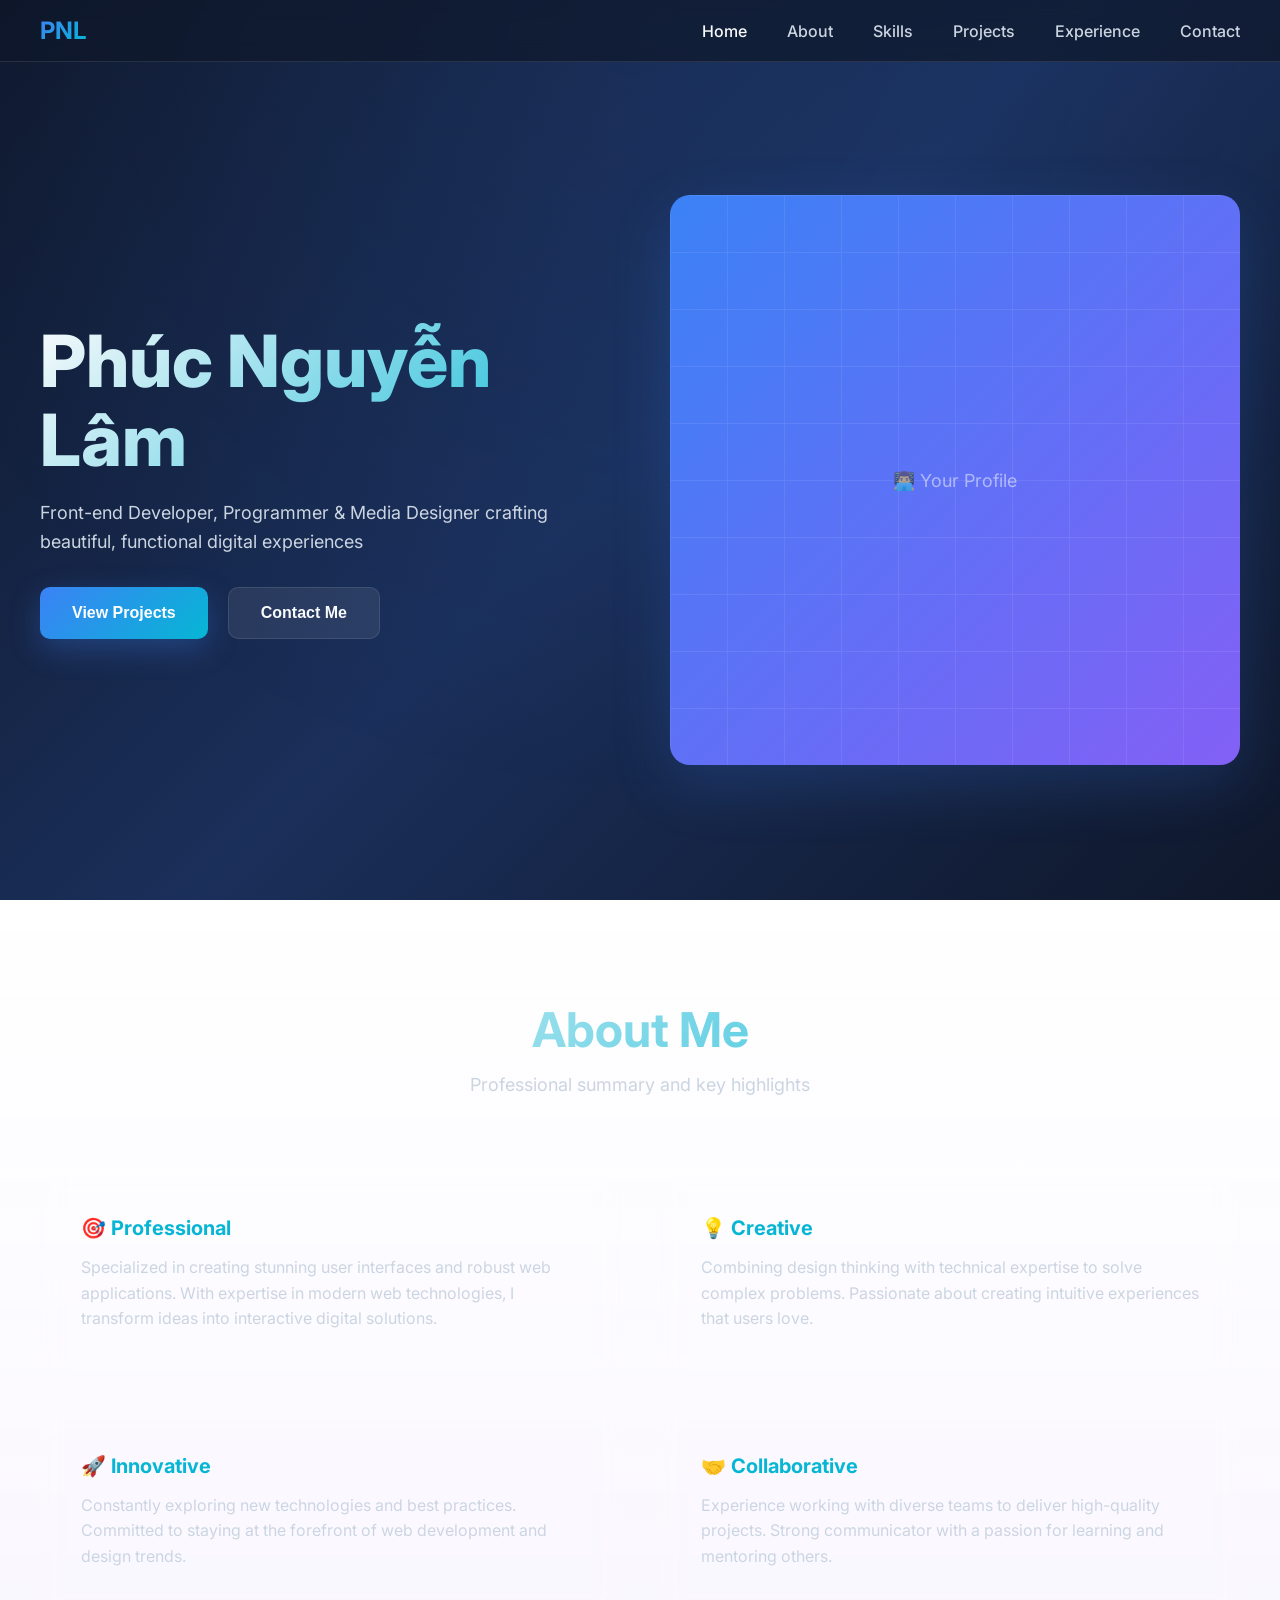
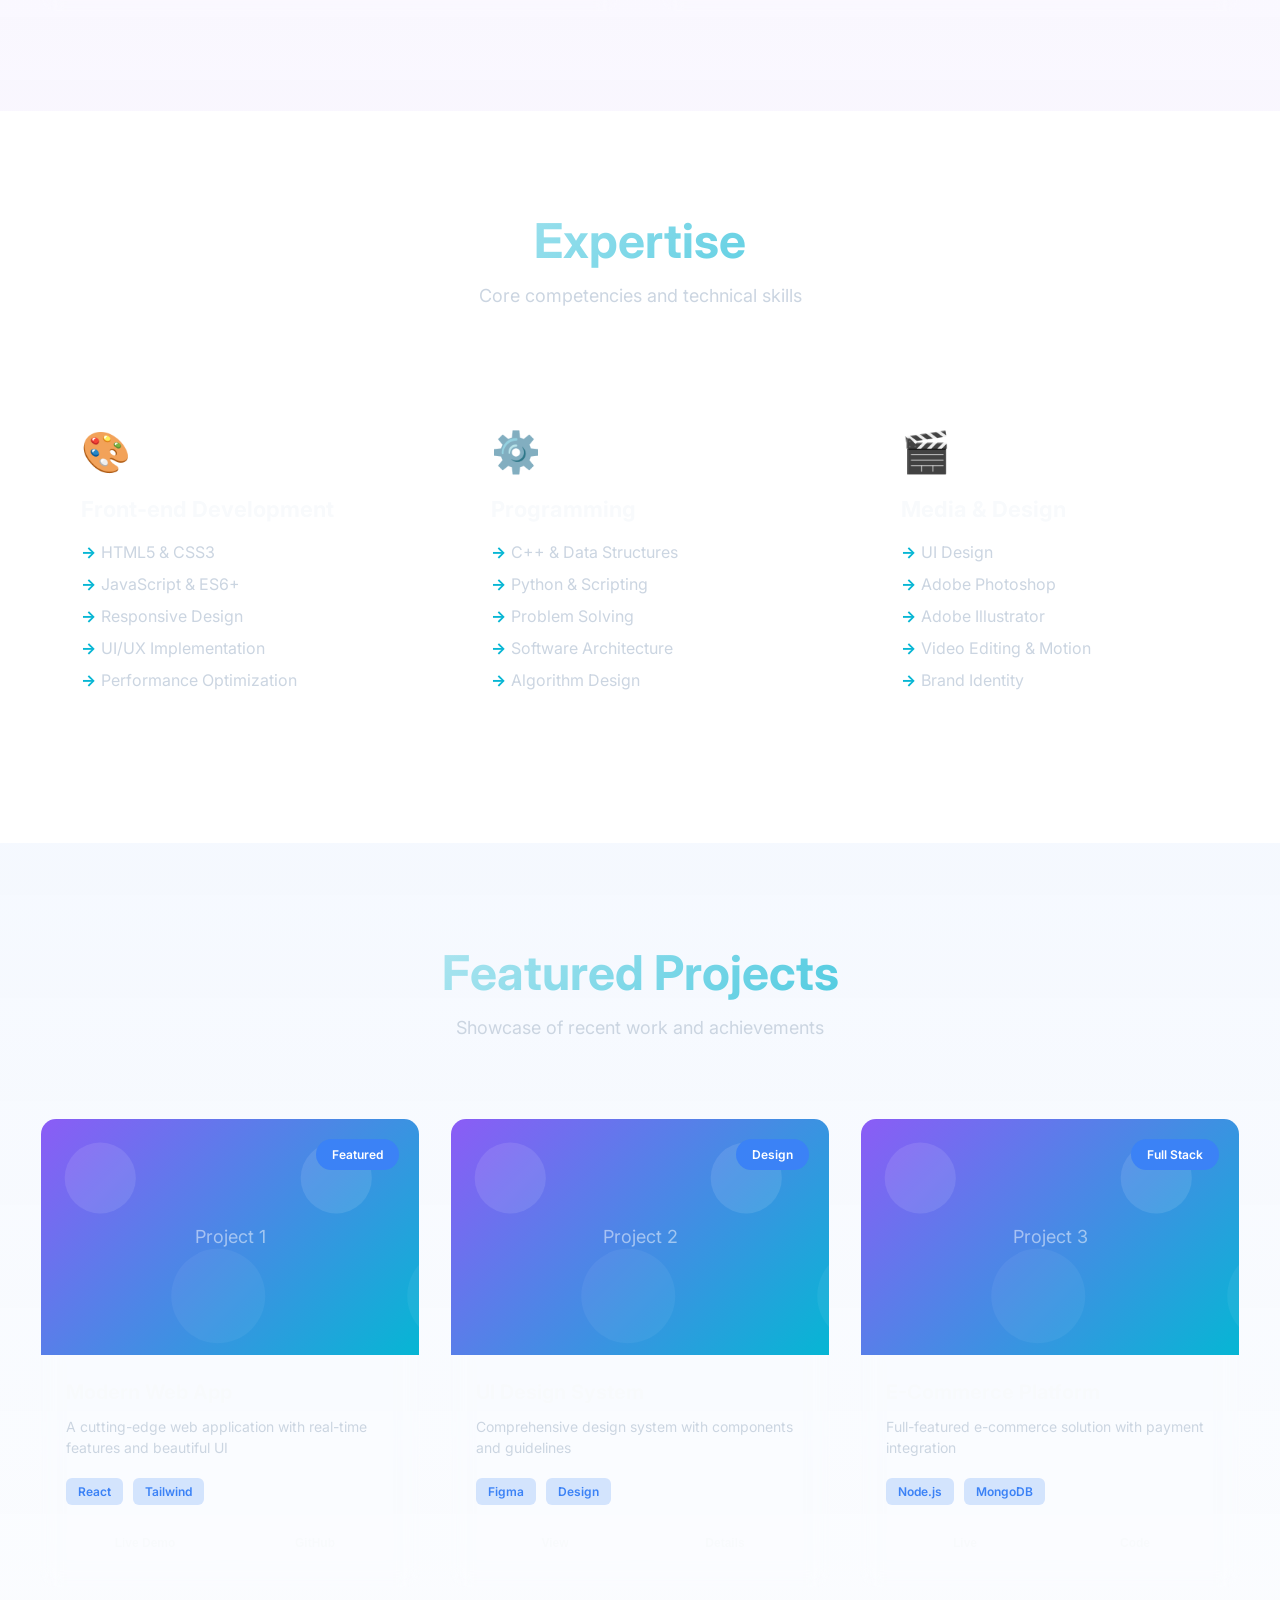
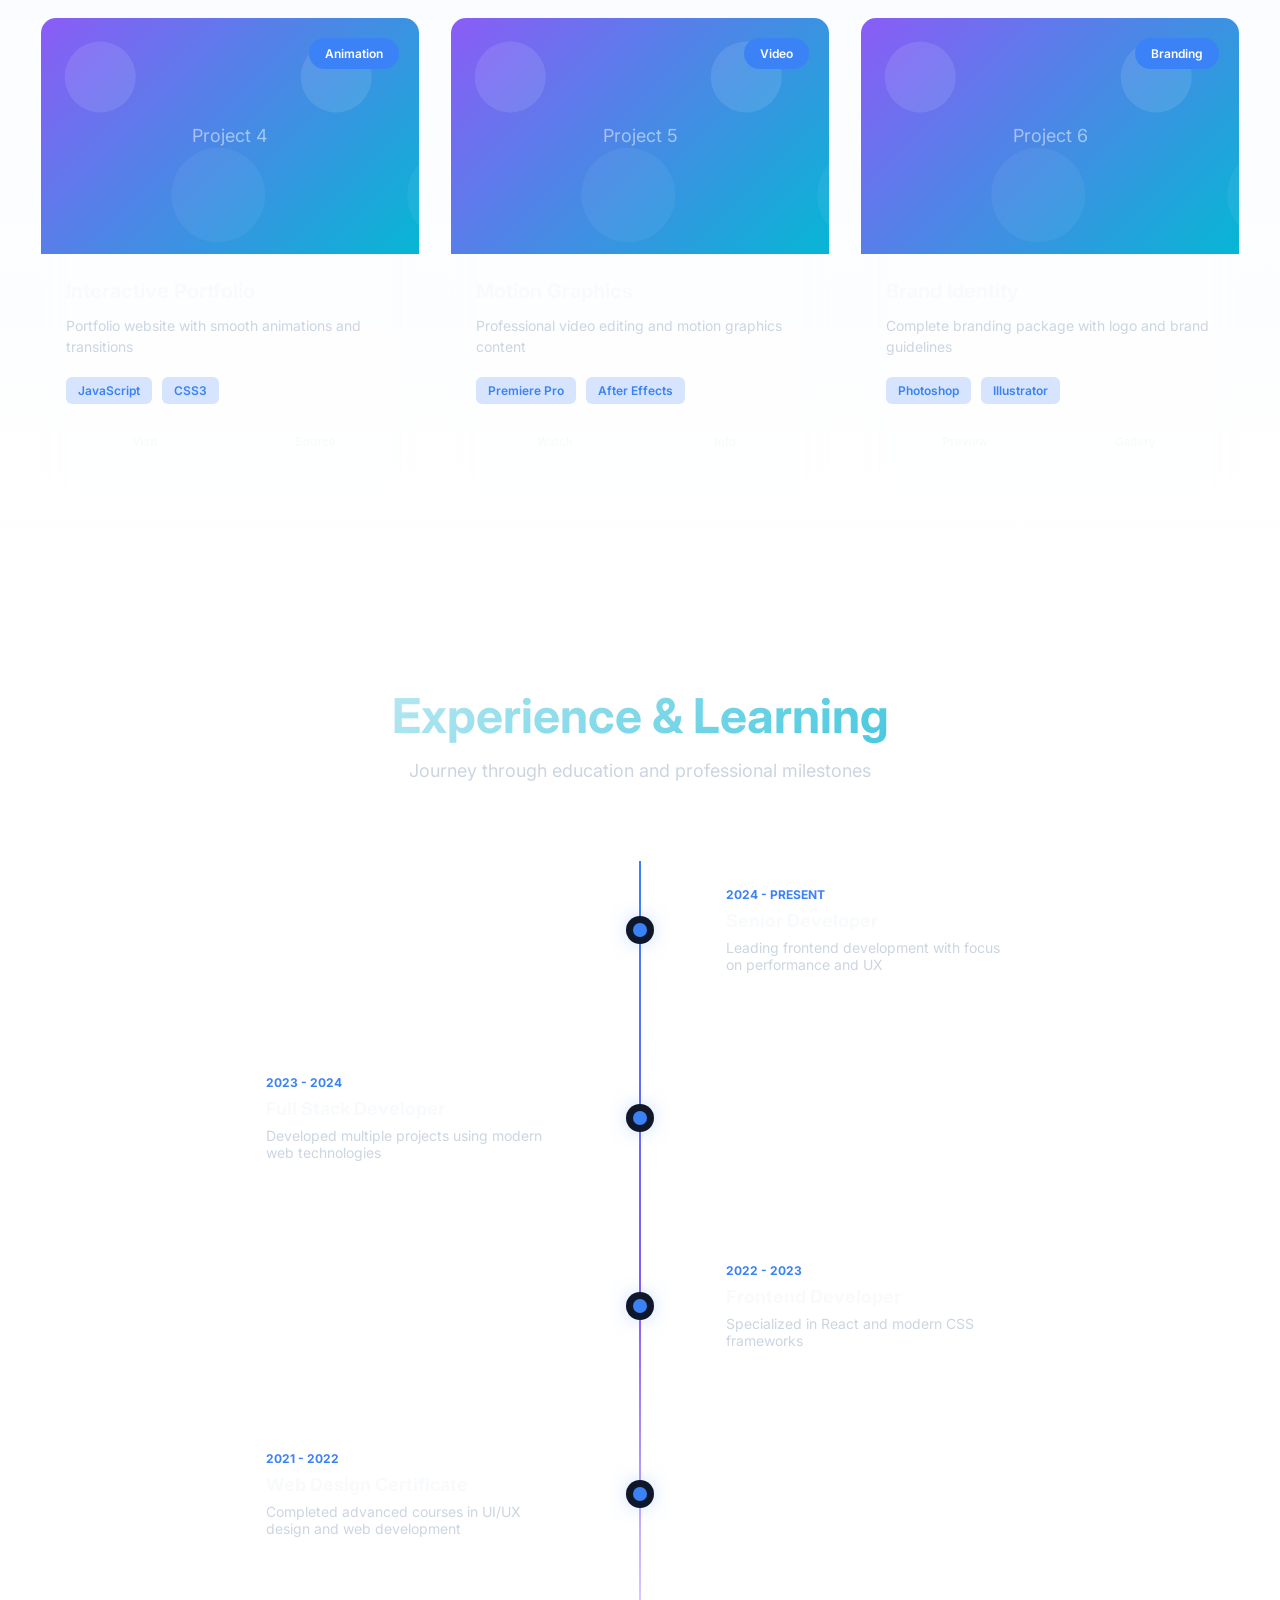
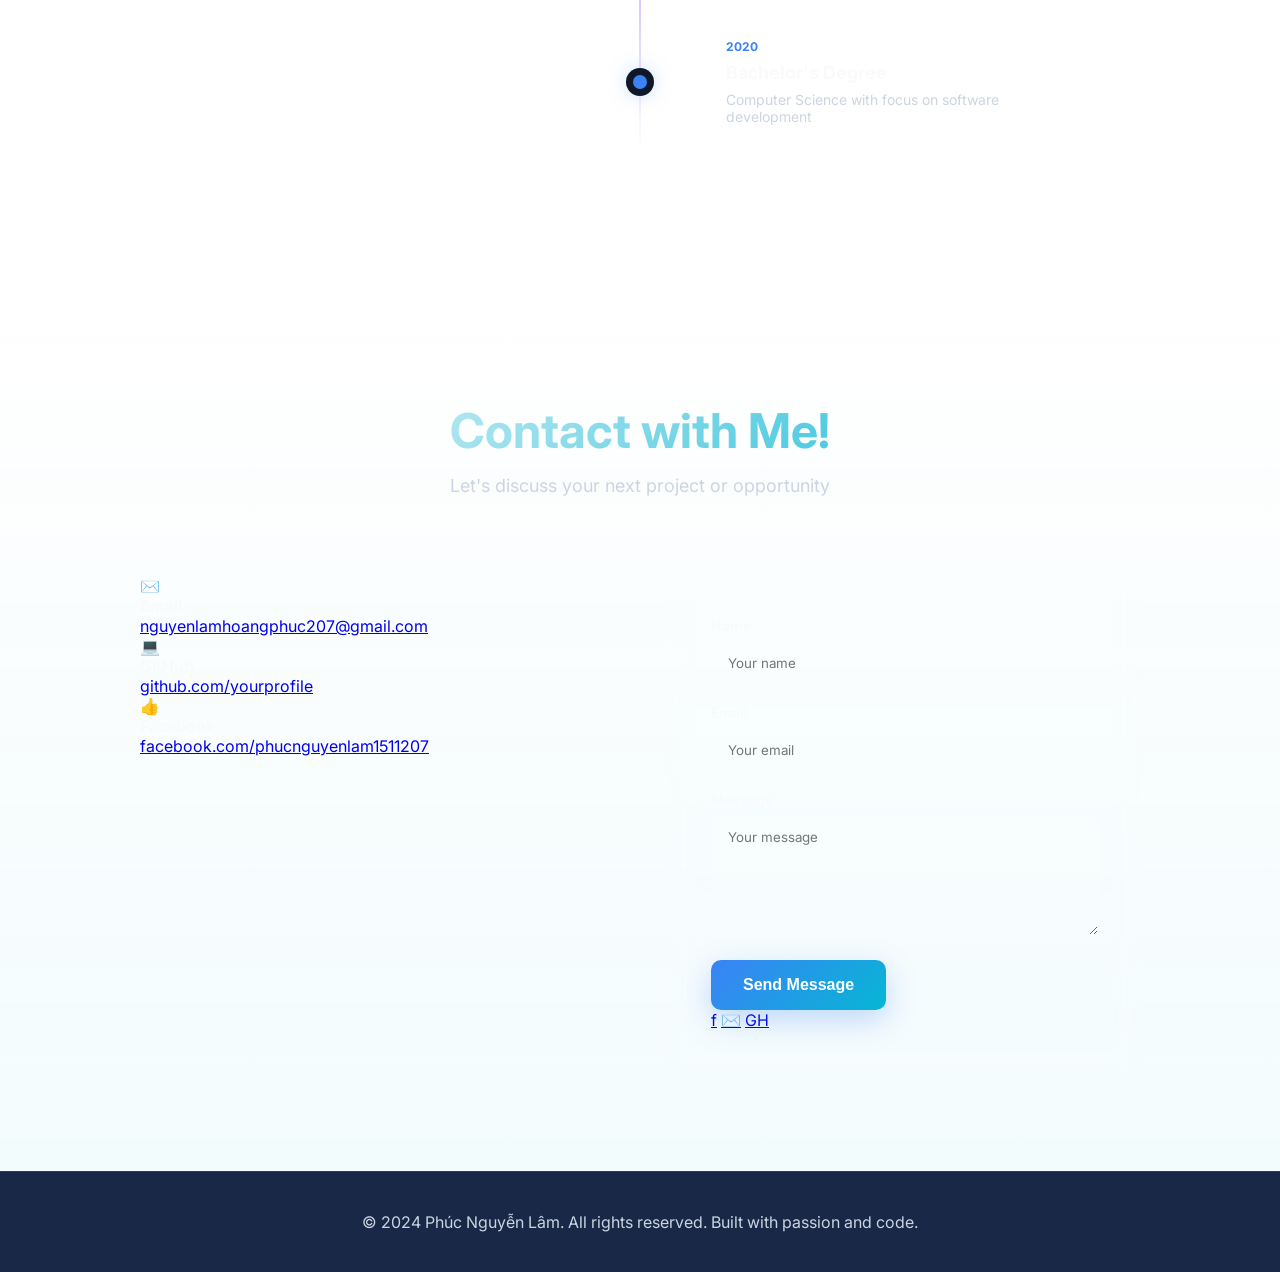
==== index.html @ 5fa61138 "Add files via upload" ====
<!DOCTYPE html>
<html lang="en">
<head>
    <meta charset="UTF-8">
    <meta name="viewport" content="width=device-width, initial-scale=1.0">
    <title>Phúc Nguyễn Lâm - Premium Portfolio</title>
    <link rel="preconnect" href="https://fonts.googleapis.com">
    <link rel="preconnect" href="https://fonts.gstatic.com" crossorigin>
    <link href="https://fonts.googleapis.com/css2?family=Inter:wght@300;400;500;600;700;800&family=Sora:wght@400;600;700&display=swap" rel="stylesheet">
    <style>
        :root {
            --bg-primary: #0F172A;
            --bg-secondary: #1A2847;
            --bg-tertiary: #233457;
            --primary: #3B82F6;
            --secondary: #8B5CF6;
            --accent: #06B6D4;
            --text: #F8FAFC;
            --text-secondary: #CBD5E1;
            --glass: rgba(255, 255, 255, 0.08);
            --glass-light: rgba(255, 255, 255, 0.12);
            --border: rgba(255, 255, 255, 0.1);
        }

        * {
            margin: 0;
            padding: 0;
            box-sizing: border-box;
        }

        html {
            scroll-behavior: smooth;
        }

        body {
            font-family: 'Inter', sans-serif;
            background: linear-gradient(135deg, var(--bg-primary) 0%, #1a2f5a 50%, var(--bg-primary) 100%);
            background-attachment: fixed;
            color: var(--text);
            overflow-x: hidden;
            position: relative;
        }

        body::before {
            content: '';
            position: fixed;
            top: 0;
            left: 0;
            width: 100%;
            height: 100%;
            background: radial-gradient(circle 800px at 50% 0%, rgba(59, 130, 246, 0.1) 0%, transparent 100%);
            pointer-events: none;
            z-index: 0;
        }

        /* Loading Screen */
        .loading-screen {
            position: fixed;
            top: 0;
            left: 0;
            width: 100%;
            height: 100%;
            background: var(--bg-primary);
            display: flex;
            align-items: center;
            justify-content: center;
            z-index: 9999;
            animation: fadeOut 0.6s ease-out 2s forwards;
        }

        .loading-content {
            text-align: center;
        }

        .loading-logo {
            width: 60px;
            height: 60px;
            margin: 0 auto 20px;
            position: relative;
        }

        .loading-logo::before {
            content: '';
            position: absolute;
            width: 100%;
            height: 100%;
            border: 3px solid var(--glass);
            border-radius: 50%;
            animation: spin 3s linear infinite;
        }

        .loading-logo::after {
            content: '';
            position: absolute;
            width: 40%;
            height: 40%;
            background: var(--primary);
            top: 30%;
            left: 30%;
            border-radius: 50%;
            animation: pulse 2s ease-in-out infinite;
        }

        .loading-text {
            font-size: 14px;
            color: var(--text-secondary);
            animation: float 3s ease-in-out infinite;
        }

        @keyframes spin {
            to { transform: rotate(360deg); }
        }

        @keyframes pulse {
            0%, 100% { transform: scale(1); opacity: 1; }
            50% { transform: scale(1.2); opacity: 0.7; }
        }

        @keyframes fadeOut {
            to { opacity: 0; visibility: hidden; }
        }

        @keyframes float {
            0%, 100% { transform: translateY(0); }
            50% { transform: translateY(-10px); }
        }

        /* Navigation */
        nav {
            position: fixed;
            top: 0;
            width: 100%;
            z-index: 1000;
            backdrop-filter: blur(10px);
            background: rgba(15, 23, 42, 0.7);
            border-bottom: 1px solid var(--border);
            padding: 16px 40px;
            display: flex;
            justify-content: space-between;
            align-items: center;
            animation: slideDown 0.6s ease-out;
        }

        @keyframes slideDown {
            from {
                opacity: 0;
                transform: translateY(-20px);
            }
            to {
                opacity: 1;
                transform: translateY(0);
            }
        }

        .nav-logo {
            font-size: 24px;
            font-weight: 700;
            background: linear-gradient(135deg, var(--primary), var(--accent));
            -webkit-background-clip: text;
            -webkit-text-fill-color: transparent;
            background-clip: text;
            cursor: pointer;
        }

        .nav-links {
            display: flex;
            gap: 40px;
            list-style: none;
        }

        .nav-links a {
            color: var(--text-secondary);
            text-decoration: none;
            font-weight: 500;
            transition: color 0.3s ease;
            position: relative;
        }

        .nav-links a::after {
            content: '';
            position: absolute;
            bottom: -5px;
            left: 0;
            width: 0;
            height: 2px;
            background: var(--primary);
            transition: width 0.3s ease;
        }

        .nav-links a:hover {
            color: var(--text);
        }

        .nav-links a:hover::after {
            width: 100%;
        }

        .hamburger {
            display: none;
            flex-direction: column;
            cursor: pointer;
            gap: 6px;
        }

        .hamburger span {
            width: 25px;
            height: 2px;
            background: var(--text);
            transition: all 0.3s ease;
            border-radius: 2px;
        }

        /* Hero Section */
        .hero {
            min-height: 100vh;
            display: flex;
            align-items: center;
            justify-content: center;
            padding: 100px 40px 40px;
            position: relative;
            z-index: 1;
        }

        .hero-content {
            display: grid;
            grid-template-columns: 1fr 1fr;
            gap: 60px;
            align-items: center;
            max-width: 1400px;
            margin: 0 auto;
            width: 100%;
        }

        .hero-text h1 {
            font-size: 72px;
            font-weight: 800;
            line-height: 1.1;
            margin-bottom: 20px;
            background: linear-gradient(135deg, var(--text) 0%, var(--accent) 100%);
            -webkit-background-clip: text;
            -webkit-text-fill-color: transparent;
            background-clip: text;
            animation: slideInLeft 0.8s ease-out;
        }

        @keyframes slideInLeft {
            from {
                opacity: 0;
                transform: translateX(-50px);
            }
            to {
                opacity: 1;
                transform: translateX(0);
            }
        }

        .hero-text p {
            font-size: 18px;
            color: var(--text-secondary);
            margin-bottom: 30px;
            line-height: 1.6;
            animation: slideInLeft 0.8s ease-out 0.1s both;
        }

        .hero-buttons {
            display: flex;
            gap: 20px;
            animation: slideInLeft 0.8s ease-out 0.2s both;
        }

        .btn {
            padding: 16px 32px;
            border-radius: 10px;
            font-weight: 600;
            font-size: 16px;
            cursor: pointer;
            border: none;
            transition: all 0.3s ease;
            position: relative;
            overflow: hidden;
        }

        .btn-primary {
            background: linear-gradient(135deg, var(--primary), var(--accent));
            color: white;
            box-shadow: 0 10px 30px rgba(59, 130, 246, 0.3);
        }

        .btn-primary:hover {
            transform: translateY(-3px);
            box-shadow: 0 15px 40px rgba(59, 130, 246, 0.4);
        }

        .btn-secondary {
            background: var(--glass);
            color: var(--text);
            border: 1px solid var(--border);
            backdrop-filter: blur(10px);
        }

        .btn-secondary:hover {
            background: var(--glass-light);
            border-color: var(--primary);
            transform: translateY(-3px);
        }

        .hero-image {
            position: relative;
            animation: slideInRight 0.8s ease-out 0.2s both;
        }

        @keyframes slideInRight {
            from {
                opacity: 0;
                transform: translateX(50px);
            }
            to {
                opacity: 1;
                transform: translateX(0);
            }
        }

        .image-wrapper {
            position: relative;
            width: 100%;
            aspect-ratio: 1;
            border-radius: 20px;
            overflow: hidden;
            background: linear-gradient(135deg, var(--primary), var(--secondary));
            box-shadow: 0 20px 60px rgba(59, 130, 246, 0.2);
        }

        .image-wrapper::before {
            content: '';
            position: absolute;
            inset: 0;
            background: url('data:image/svg+xml,<svg xmlns="http://www.w3.org/2000/svg" viewBox="0 0 400 400"><defs><pattern id="grid" width="40" height="40" patternUnits="userSpaceOnUse"><path d="M 40 0 L 0 0 0 40" fill="none" stroke="rgba(255,255,255,0.1)" stroke-width="1"/></pattern></defs><rect width="400" height="400" fill="rgba(59,130,246,0.1)"/><rect width="400" height="400" fill="url(%23grid)"/></svg>');
            animation: float 20s ease-in-out infinite;
        }

        .image-placeholder {
            position: relative;
            width: 100%;
            height: 100%;
            display: flex;
            align-items: center;
            justify-content: center;
            font-size: 18px;
            color: rgba(255, 255, 255, 0.5);
            z-index: 1;
        }

        /* About Section */
        .about {
            padding: 100px 40px;
            background: linear-gradient(180deg, transparent, rgba(139, 92, 246, 0.05));
            position: relative;
            z-index: 1;
        }

        .section-header {
            text-align: center;
            margin-bottom: 80px;
        }

        .section-header h2 {
            font-size: 48px;
            font-weight: 700;
            margin-bottom: 15px;
            background: linear-gradient(135deg, var(--text), var(--accent));
            -webkit-background-clip: text;
            -webkit-text-fill-color: transparent;
            background-clip: text;
        }

        .section-header p {
            font-size: 18px;
            color: var(--text-secondary);
            max-width: 600px;
            margin: 0 auto;
        }

        .about-grid {
            display: grid;
            grid-template-columns: repeat(2, 1fr);
            gap: 40px;
            max-width: 1200px;
            margin: 0 auto;
        }

        .about-card {
            background: var(--glass);
            border: 1px solid var(--border);
            backdrop-filter: blur(10px);
            padding: 40px;
            border-radius: 16px;
            transition: all 0.3s ease;
        }

        .about-card:hover {
            background: var(--glass-light);
            border-color: var(--primary);
            transform: translateY(-5px);
        }

        .about-card h3 {
            font-size: 20px;
            margin-bottom: 15px;
            color: var(--accent);
        }

        .about-card p {
            color: var(--text-secondary);
            line-height: 1.6;
        }

        /* Expertise Section */
        .expertise {
            padding: 100px 40px;
            position: relative;
            z-index: 1;
        }

        .expertise-grid {
            display: grid;
            grid-template-columns: repeat(3, 1fr);
            gap: 30px;
            max-width: 1400px;
            margin: 0 auto;
        }

        .expertise-card {
            background: var(--glass);
            border: 1px solid var(--border);
            backdrop-filter: blur(10px);
            padding: 40px;
            border-radius: 16px;
            transition: all 0.3s ease;
            position: relative;
            overflow: hidden;
        }

        .expertise-card::before {
            content: '';
            position: absolute;
            top: -50%;
            right: -50%;
            width: 200px;
            height: 200px;
            background: radial-gradient(circle, rgba(59, 130, 246, 0.2), transparent);
            border-radius: 50%;
            transition: all 0.3s ease;
        }

        .expertise-card:hover {
            background: var(--glass-light);
            border-color: var(--primary);
            transform: translateY(-10px);
        }

        .expertise-card:hover::before {
            top: -20%;
            right: -20%;
        }

        .expertise-icon {
            font-size: 40px;
            margin-bottom: 20px;
        }

        .expertise-card h3 {
            font-size: 22px;
            margin-bottom: 20px;
            color: var(--text);
            position: relative;
            z-index: 1;
        }

        .expertise-skills {
            list-style: none;
            position: relative;
            z-index: 1;
        }

        .expertise-skills li {
            color: var(--text-secondary);
            margin-bottom: 12px;
            padding-left: 20px;
            position: relative;
        }

        .expertise-skills li::before {
            content: '→';
            position: absolute;
            left: 0;
            color: var(--accent);
            font-weight: 700;
        }

        /* Projects Section */
        .projects {
            padding: 100px 40px;
            background: linear-gradient(180deg, rgba(59, 130, 246, 0.05), transparent);
            position: relative;
            z-index: 1;
        }

        .projects-grid {
            display: grid;
            grid-template-columns: repeat(3, 1fr);
            gap: 30px;
            max-width: 1400px;
            margin: 0 auto;
        }

        .project-card {
            background: var(--glass);
            border: 1px solid var(--border);
            backdrop-filter: blur(10px);
            border-radius: 16px;
            overflow: hidden;
            transition: all 0.3s ease;
            position: relative;
            group: card;
        }

        .project-card:hover {
            background: var(--glass-light);
            border-color: var(--primary);
            transform: translateY(-10px);
        }

        .project-image {
            position: relative;
            width: 100%;
            aspect-ratio: 16/10;
            background: linear-gradient(135deg, var(--secondary), var(--accent));
            display: flex;
            align-items: center;
            justify-content: center;
            overflow: hidden;
        }

        .project-image::before {
            content: '';
            position: absolute;
            inset: 0;
            background: url('data:image/svg+xml,<svg xmlns="http://www.w3.org/2000/svg" viewBox="0 0 200 200"><circle cx="50" cy="50" r="30" fill="rgba(255,255,255,0.1)"/><circle cx="150" cy="150" r="40" fill="rgba(255,255,255,0.05)"/></svg>');
            animation: float 15s ease-in-out infinite;
        }

        .project-label {
            position: absolute;
            top: 20px;
            right: 20px;
            background: var(--primary);
            color: white;
            padding: 8px 16px;
            border-radius: 20px;
            font-size: 12px;
            font-weight: 600;
            z-index: 2;
        }

        .project-content {
            padding: 25px;
        }

        .project-card h3 {
            font-size: 20px;
            margin-bottom: 12px;
            color: var(--text);
        }

        .project-card p {
            color: var(--text-secondary);
            margin-bottom: 20px;
            font-size: 14px;
            line-height: 1.5;
        }

        .project-tags {
            display: flex;
            flex-wrap: wrap;
            gap: 10px;
            margin-bottom: 20px;
        }

        .tag {
            display: inline-block;
            background: rgba(59, 130, 246, 0.2);
            color: var(--primary);
            padding: 6px 12px;
            border-radius: 6px;
            font-size: 12px;
            font-weight: 600;
        }

        .project-buttons {
            display: flex;
            gap: 12px;
        }

        .project-btn {
            flex: 1;
            padding: 10px 16px;
            border: 1px solid var(--border);
            background: transparent;
            color: var(--text);
            border-radius: 8px;
            cursor: pointer;
            font-weight: 600;
            font-size: 12px;
            transition: all 0.3s ease;
        }

        .project-btn:hover {
            background: var(--primary);
            border-color: var(--primary);
            color: white;
        }

        /* Experience Section */
        .experience {
            padding: 100px 40px;
            position: relative;
            z-index: 1;
        }

        .timeline {
            max-width: 800px;
            margin: 0 auto;
            position: relative;
        }

        .timeline::before {
            content: '';
            position: absolute;
            left: 50%;
            top: 0;
            bottom: 0;
            width: 2px;
            background: linear-gradient(to bottom, var(--primary), var(--secondary), transparent);
            transform: translateX(-1px);
        }

        .timeline-item {
            margin-bottom: 50px;
            display: grid;
            grid-template-columns: 1fr 60px 1fr;
            gap: 30px;
            align-items: center;
        }

        .timeline-item:nth-child(even) .timeline-content {
            grid-column: 1;
        }

        .timeline-item:nth-child(odd) .timeline-content {
            grid-column: 3;
        }

        .timeline-dot {
            width: 20px;
            height: 20px;
            background: var(--primary);
            border: 3px solid var(--bg-primary);
            border-radius: 50%;
            position: absolute;
            left: 50%;
            transform: translateX(-50%);
            box-shadow: 0 0 0 4px var(--bg-primary), 0 0 20px rgba(59, 130, 246, 0.5);
        }

        .timeline-content {
            background: var(--glass);
            border: 1px solid var(--border);
            backdrop-filter: blur(10px);
            padding: 25px;
            border-radius: 12px;
            transition: all 0.3s ease;
        }

        .timeline-content:hover {
            background: var(--glass-light);
            border-color: var(--primary);
            transform: scale(1.05);
        }

        .timeline-year {
            color: var(--primary);
            font-weight: 700;
            font-size: 12px;
            text-transform: uppercase;
            margin-bottom: 8px;
        }

        .timeline-content h3 {
            font-size: 18px;
            margin-bottom: 8px;
            color: var(--text);
        }

        .timeline-content p {
            color: var(--text-secondary);
            font-size: 14px;
        }

        /* Contact Section */
        .contact {
            padding: 100px 40px;
            background: linear-gradient(180deg, transparent, rgba(6, 182, 212, 0.05));
            position: relative;
            z-index: 1;
        }

        .contact-container {
            max-width: 1000px;
            margin: 0 auto;
        }

        .contact-grid {
            display: grid;
            grid-template-columns: 1fr 1fr;
            gap: 60px;
            align-items: start;
        }

        .contact-info {
            display: flex;
            flex-direction: column;
            gap: 30px;
        }

        .contact-item {
            display: flex;
            gap: 20px;
            align-items: flex-start;
        }

        .contact-icon {
            font-size: 28px;
            color: var(--primary);
            flex-shrink: 0;
        }

        .contact-item h4 {
            font-size: 16px;
            margin-bottom: 5px;
            color: var(--text);
        }

        .contact-item p {
            color: var(--text-secondary);
            font-size: 14px;
        }

        .contact-item a {
            color: var(--accent);
            text-decoration: none;
            transition: color 0.3s ease;
        }

        .contact-item a:hover {
            color: var(--primary);
        }

        .contact-form {
            background: var(--glass);
            border: 1px solid var(--border);
            backdrop-filter: blur(10px);
            padding: 40px;
            border-radius: 16px;
        }

        .form-group {
            margin-bottom: 20px;
        }

        .form-group label {
            display: block;
            margin-bottom: 8px;
            color: var(--text);
            font-weight: 600;
            font-size: 14px;
        }

        .form-group input,
        .form-group textarea {
            width: 100%;
            padding: 12px 16px;
            background: rgba(255, 255, 255, 0.05);
            border: 1px solid var(--border);
            border-radius: 8px;
            color: var(--text);
            font-family: 'Inter', sans-serif;
            transition: all 0.3s ease;
        }

        .form-group input:focus,
        .form-group textarea:focus {
            outline: none;
            background: rgba(255, 255, 255, 0.1);
            border-color: var(--primary);
        }

        .form-group textarea {
            resize: vertical;
            min-height: 120px;
        }

        /* Footer */
        footer {
            background: var(--bg-secondary);
            border-top: 1px solid var(--border);
            padding: 40px;
            text-align: center;
            color: var(--text-secondary);
            position: relative;
            z-index: 1;
        }

        /* Scroll Reveal Animation */
        .reveal {
            opacity: 0;
            transform: translateY(50px);
            transition: all 0.6s ease-out;
        }

        .reveal.active {
            opacity: 1;
            transform: translateY(0);
        }

        /* Mobile Responsive */
        @media (max-width: 1024px) {
            .expertise-grid {
                grid-template-columns: repeat(2, 1fr);
            }

            .projects-grid {
                grid-template-columns: repeat(2, 1fr);
            }

            .about-grid {
                grid-template-columns: 1fr;
            }

            .hero-content {
                grid-template-columns: 1fr;
                gap: 40px;
            }

            .contact-grid {
                grid-template-columns: 1fr;
                gap: 40px;
            }
        }

        @media (max-width: 768px) {
            nav {
                padding: 16px 20px;
            }

            .nav-links {
                display: none;
            }

            .hamburger {
                display: flex;
            }

            .nav-links.active {
                display: flex;
                flex-direction: column;
                position: absolute;
                top: 60px;
                left: 0;
                right: 0;
                background: rgba(15, 23, 42, 0.95);
                backdrop-filter: blur(10px);
                padding: 20px;
                gap: 15px;
                border-bottom: 1px solid var(--border);
            }

            .hero {
                padding: 80px 20px 20px;
            }

            .hero-text h1 {
                font-size: 42px;
            }

            .hero-buttons {
                flex-direction: column;
            }

            .btn {
                width: 100%;
            }

            .section-header h2 {
                font-size: 32px;
            }

            .expertise-grid {
                grid-template-columns: 1fr;
            }

            .projects-grid {
                grid-template-columns: 1fr;
            }

            .timeline::before {
                left: 0;
            }

            .timeline-item {
                grid-template-columns: 1fr;
                gap: 15px;
            }

            .timeline-item .timeline-content,
            .timeline-item:nth-child(even) .timeline-content,
            .timeline-item:nth-child(odd) .timeline-content {
                grid-column: 1;
            }

            .timeline-dot {
                left: 0;
                transform: translateX(-50%);
                top: 25px;
            }

            .contact-form {
                padding: 25px;
            }

            nav {
                justify-content: space-between;
            }
        }

        @media (max-width: 480px) {
            .hero-text h1 {
                font-size: 32px;
            }

            .section-header h2 {
                font-size: 24px;
            }

            .about-card,
            .expertise-card,
            .project-card,
            .contact-form {
                padding: 20px;
            }

            .btn {
                padding: 14px 24px;
                font-size: 14px;
            }
        }
    </style>
</head>
<body>
    <!-- Loading Screen -->
    <div class="loading-screen">
        <div class="loading-content">
            <div class="loading-logo"></div>
            <p class="loading-text">Loading portfolio...</p>
        </div>
    </div>

    <!-- Navigation -->
    <nav>
        <div class="nav-logo">PNL</div>
        <ul class="nav-links">
            <li><a href="#hero">Home</a></li>
            <li><a href="#about">About</a></li>
            <li><a href="#expertise">Skills</a></li>
            <li><a href="#projects">Projects</a></li>
            <li><a href="#experience">Experience</a></li>
            <li><a href="#contact">Contact</a></li>
        </ul>
        <div class="hamburger">
            <span></span>
            <span></span>
            <span></span>
        </div>
    </nav>

    <!-- Hero Section -->
    <section id="hero" class="hero">
        <div class="hero-content">
            <div class="hero-text">
                <h1>Phúc Nguyễn Lâm</h1>
                <p>Front-end Developer, Programmer & Media Designer crafting beautiful, functional digital experiences</p>
                <div class="hero-buttons">
                    <button class="btn btn-primary" onclick="document.getElementById('projects').scrollIntoView()">View Projects</button>
                    <button class="btn btn-secondary" onclick="document.getElementById('contact').scrollIntoView()">Contact Me</button>
                </div>
            </div>
            <div class="hero-image">
                <div class="image-wrapper">
                    <div class="image-placeholder">👨‍💻 Your Profile</div>
                </div>
            </div>
        </div>
    </section>

    <!-- About Section -->
    <section id="about" class="about reveal">
        <div class="section-header">
            <h2>About Me</h2>
            <p>Professional summary and key highlights</p>
        </div>
        <div class="about-grid">
            <div class="about-card reveal">
                <h3>🎯 Professional</h3>
                <p>Specialized in creating stunning user interfaces and robust web applications. With expertise in modern web technologies, I transform ideas into interactive digital solutions.</p>
            </div>
            <div class="about-card reveal">
                <h3>💡 Creative</h3>
                <p>Combining design thinking with technical expertise to solve complex problems. Passionate about creating intuitive experiences that users love.</p>
            </div>
            <div class="about-card reveal">
                <h3>🚀 Innovative</h3>
                <p>Constantly exploring new technologies and best practices. Committed to staying at the forefront of web development and design trends.</p>
            </div>
            <div class="about-card reveal">
                <h3>🤝 Collaborative</h3>
                <p>Experience working with diverse teams to deliver high-quality projects. Strong communicator with a passion for learning and mentoring others.</p>
            </div>
        </div>
    </section>

    <!-- Expertise Section -->
    <section id="expertise" class="expertise reveal">
        <div class="section-header">
            <h2>Expertise</h2>
            <p>Core competencies and technical skills</p>
        </div>
        <div class="expertise-grid">
            <div class="expertise-card reveal">
                <div class="expertise-icon">🎨</div>
                <h3>Front-end Development</h3>
                <ul class="expertise-skills">
                    <li>HTML5 & CSS3</li>
                    <li>JavaScript & ES6+</li>
                    <li>Responsive Design</li>
                    <li>UI/UX Implementation</li>
                    <li>Performance Optimization</li>
                </ul>
            </div>
            <div class="expertise-card reveal">
                <div class="expertise-icon">⚙️</div>
                <h3>Programming</h3>
                <ul class="expertise-skills">
                    <li>C++ & Data Structures</li>
                    <li>Python & Scripting</li>
                    <li>Problem Solving</li>
                    <li>Software Architecture</li>
                    <li>Algorithm Design</li>
                </ul>
            </div>
            <div class="expertise-card reveal">
                <div class="expertise-icon">🎬</div>
                <h3>Media & Design</h3>
                <ul class="expertise-skills">
                    <li>UI Design</li>
                    <li>Adobe Photoshop</li>
                    <li>Adobe Illustrator</li>
                    <li>Video Editing & Motion</li>
                    <li>Brand Identity</li>
                </ul>
            </div>
        </div>
    </section>

    <!-- Projects Section -->
    <section id="projects" class="projects reveal">
        <div class="section-header">
            <h2>Featured Projects</h2>
            <p>Showcase of recent work and achievements</p>
        </div>
        <div class="projects-grid">
            <div class="project-card reveal">
                <div class="project-image">
                    <span class="project-label">Featured</span>
                    <div class="image-placeholder">Project 1</div>
                </div>
                <div class="project-content">
                    <h3>Modern Web App</h3>
                    <p>A cutting-edge web application with real-time features and beautiful UI</p>
                    <div class="project-tags">
                        <span class="tag">React</span>
                        <span class="tag">Tailwind</span>
                    </div>
                    <div class="project-buttons">
                        <button class="project-btn">Live Demo</button>
                        <button class="project-btn">GitHub</button>
                    </div>
                </div>
            </div>
            <div class="project-card reveal">
                <div class="project-image">
                    <span class="project-label">Design</span>
                    <div class="image-placeholder">Project 2</div>
                </div>
                <div class="project-content">
                    <h3>UI Design System</h3>
                    <p>Comprehensive design system with components and guidelines</p>
                    <div class="project-tags">
                        <span class="tag">Figma</span>
                        <span class="tag">Design</span>
                    </div>
                    <div class="project-buttons">
                        <button class="project-btn">View</button>
                        <button class="project-btn">Details</button>
                    </div>
                </div>
            </div>
            <div class="project-card reveal">
                <div class="project-image">
                    <span class="project-label">Full Stack</span>
                    <div class="image-placeholder">Project 3</div>
                </div>
                <div class="project-content">
                    <h3>E-Commerce Platform</h3>
                    <p>Full-featured e-commerce solution with payment integration</p>
                    <div class="project-tags">
                        <span class="tag">Node.js</span>
                        <span class="tag">MongoDB</span>
                    </div>
                    <div class="project-buttons">
                        <button class="project-btn">Live</button>
                        <button class="project-btn">Code</button>
                    </div>
                </div>
            </div>
            <div class="project-card reveal">
                <div class="project-image">
                    <span class="project-label">Animation</span>
                    <div class="image-placeholder">Project 4</div>
                </div>
                <div class="project-content">
                    <h3>Interactive Portfolio</h3>
                    <p>Portfolio website with smooth animations and transitions</p>
                    <div class="project-tags">
                        <span class="tag">JavaScript</span>
                        <span class="tag">CSS3</span>
                    </div>
                    <div class="project-buttons">
                        <button class="project-btn">Visit</button>
                        <button class="project-btn">Source</button>
                    </div>
                </div>
            </div>
            <div class="project-card reveal">
                <div class="project-image">
                    <span class="project-label">Video</span>
                    <div class="image-placeholder">Project 5</div>
                </div>
                <div class="project-content">
                    <h3>Motion Graphics</h3>
                    <p>Professional video editing and motion graphics content</p>
                    <div class="project-tags">
                        <span class="tag">Premiere Pro</span>
                        <span class="tag">After Effects</span>
                    </div>
                    <div class="project-buttons">
                        <button class="project-btn">Watch</button>
                        <button class="project-btn">Info</button>
                    </div>
                </div>
            </div>
            <div class="project-card reveal">
                <div class="project-image">
                    <span class="project-label">Branding</span>
                    <div class="image-placeholder">Project 6</div>
                </div>
                <div class="project-content">
                    <h3>Brand Identity</h3>
                    <p>Complete branding package with logo and brand guidelines</p>
                    <div class="project-tags">
                        <span class="tag">Photoshop</span>
                        <span class="tag">Illustrator</span>
                    </div>
                    <div class="project-buttons">
                        <button class="project-btn">Preview</button>
                        <button class="project-btn">Gallery</button>
                    </div>
                </div>
            </div>
        </div>
    </section>

    <!-- Experience Section -->
    <section id="experience" class="experience reveal">
        <div class="section-header">
            <h2>Experience & Learning</h2>
            <p>Journey through education and professional milestones</p>
        </div>
        <div class="timeline">
            <div class="timeline-item reveal">
                <div></div>
                <div class="timeline-dot"></div>
                <div class="timeline-content">
                    <div class="timeline-year">2024 - Present</div>
                    <h3>Senior Developer</h3>
                    <p>Leading frontend development with focus on performance and UX</p>
                </div>
            </div>
            <div class="timeline-item reveal">
                <div class="timeline-content">
                    <div class="timeline-year">2023 - 2024</div>
                    <h3>Full Stack Developer</h3>
                    <p>Developed multiple projects using modern web technologies</p>
                </div>
                <div class="timeline-dot"></div>
                <div></div>
            </div>
            <div class="timeline-item reveal">
                <div></div>
                <div class="timeline-dot"></div>
                <div class="timeline-content">
                    <div class="timeline-year">2022 - 2023</div>
                    <h3>Frontend Developer</h3>
                    <p>Specialized in React and modern CSS frameworks</p>
                </div>
            </div>
            <div class="timeline-item reveal">
                <div class="timeline-content">
                    <div class="timeline-year">2021 - 2022</div>
                    <h3>Web Design Certificate</h3>
                    <p>Completed advanced courses in UI/UX design and web development</p>
                </div>
                <div class="timeline-dot"></div>
                <div></div>
            </div>
            <div class="timeline-item reveal">
                <div></div>
                <div class="timeline-dot"></div>
                <div class="timeline-content">
                    <div class="timeline-year">2020</div>
                    <h3>Bachelor's Degree</h3>
                    <p>Computer Science with focus on software development</p>
                </div>
            </div>
        </div>
    </section>

    <!-- Contact Section -->
    <section id="contact" class="contact reveal">
        <div class="contact-container">
            <div class="section-header">
                <h2>Contact with Me!</h2>
                <p>Let's discuss your next project or opportunity</p>
            </div>
            <div class="contact-grid">
                <div class="contact-panel reveal">
                    <div class="contact-card">
                        <div class="contact-card-icon">✉️</div>
                        <div class="contact-card-content">
                            <h4>Email</h4>
                            <p><a href="mailto:nguyenlamhoangphuc207@gmail.com">nguyenlamhoangphuc207@gmail.com</a></p>
                        </div>
                    </div>
                    <div class="contact-card">
                        <div class="contact-card-icon">💻</div>
                        <div class="contact-card-content">
                            <h4>GitHub</h4>
                            <p><a href="https://github.com/yourprofile" target="_blank">github.com/yourprofile</a></p>
                        </div>
                    </div>
                    <div class="contact-card">
                        <div class="contact-card-icon">👍</div>
                        <div class="contact-card-content">
                            <h4>Facebook</h4>
                            <p><a href="https://www.facebook.com/phucnguyenlam1511207" target="_blank">facebook.com/phucnguyenlam1511207</a></p>
                        </div>
                    </div>
                </div>
                <form class="contact-form reveal">
                    <div class="form-group">
                        <label>Name</label>
                        <input type="text" placeholder="Your name" required>
                    </div>
                    <div class="form-group">
                        <label>Email</label>
                        <input type="email" placeholder="Your email" required>
                    </div>
                    <div class="form-group">
                        <label>Message</label>
                        <textarea placeholder="Your message" required></textarea>
                    </div>
                    <button type="submit" class="btn btn-primary">Send Message</button>
                    <div class="contact-footer">
                        <a href="https://www.facebook.com/phucnguyenlam1511207" target="_blank" class="social-button">f</a>
                        <a href="mailto:nguyenlamhoangphuc207@gmail.com" class="social-button">✉️</a>
                        <a href="https://github.com/yourprofile" target="_blank" class="social-button">GH</a>
                    </div>
                </form>
            </div>
        </div>
    </section>

    <footer>
        <p>&copy; 2024 Phúc Nguyễn Lâm. All rights reserved. Built with passion and code.</p>
    </footer>
    <script>
    const hamburger = document.querySelector('.hamburger');
    const navLinks = document.querySelector('.nav-links');

    hamburger.addEventListener('click', () => {
        navLinks.classList.toggle('active');
    });

    document.querySelectorAll('.nav-links a').forEach(link => {
        link.addEventListener('click', () => {
            navLinks.classList.remove('active');
        });
    });

    const reveals = document.querySelectorAll('.reveal');

    function reveal() {
        reveals.forEach(element => {
            const windowHeight = window.innerHeight;
            const elementTop = element.getBoundingClientRect().top;
            const elementVisible = 150;

            if (elementTop < windowHeight - elementVisible) {
                element.classList.add('active');
            }
        });
    }

    window.addEventListener('scroll', reveal);
    reveal();

    document.querySelectorAll('a[href^="#"]').forEach(anchor => {
        anchor.addEventListener('click', function (e) {
            e.preventDefault();
            const target = document.querySelector(this.getAttribute('href'));
            if (target) {
                target.scrollIntoView({ behavior: 'smooth', block: 'start' });
            }
        });
    });

    window.addEventListener('scroll', () => {
        let current = '';
        const sections = document.querySelectorAll('section');

        sections.forEach(section => {
            const sectionTop = section.offsetTop;
            const sectionHeight = section.clientHeight;
            if (pageYOffset >= sectionTop - 200) {
                current = section.getAttribute('id');
            }
        });

        document.querySelectorAll('.nav-links a').forEach(link => {
            link.style.color = 'var(--text-secondary)';
            if (link.getAttribute('href').slice(1) === current) {
                link.style.color = 'var(--text)';
            }
        });
    });

    document.querySelector('.contact-form').addEventListener('submit', (e) => {
        e.preventDefault();
        alert('Thank you for your message! I\'ll get back to you soon.');
        e.target.reset();
    });

    window.addEventListener('scroll', () => {
        const hero = document.querySelector('.hero');
        if (hero) {
            hero.style.transform = `translateY(${window.scrollY * 0.5}px)`;
        }
    });

    const observerOptions = {
        threshold: 0.1,
        rootMargin: '0px 0px -100px 0px'
    };

    const observer = new IntersectionObserver((entries) => {
        entries.forEach((entry, index) => {
            if (entry.isIntersecting) {
                setTimeout(() => {
                    entry.target.classList.add('active');
                }, index * 100);
            }
        });
    }, observerOptions);

    reveals.forEach(element => {
        observer.observe(element);
    });
    </script>
</body>
</html>
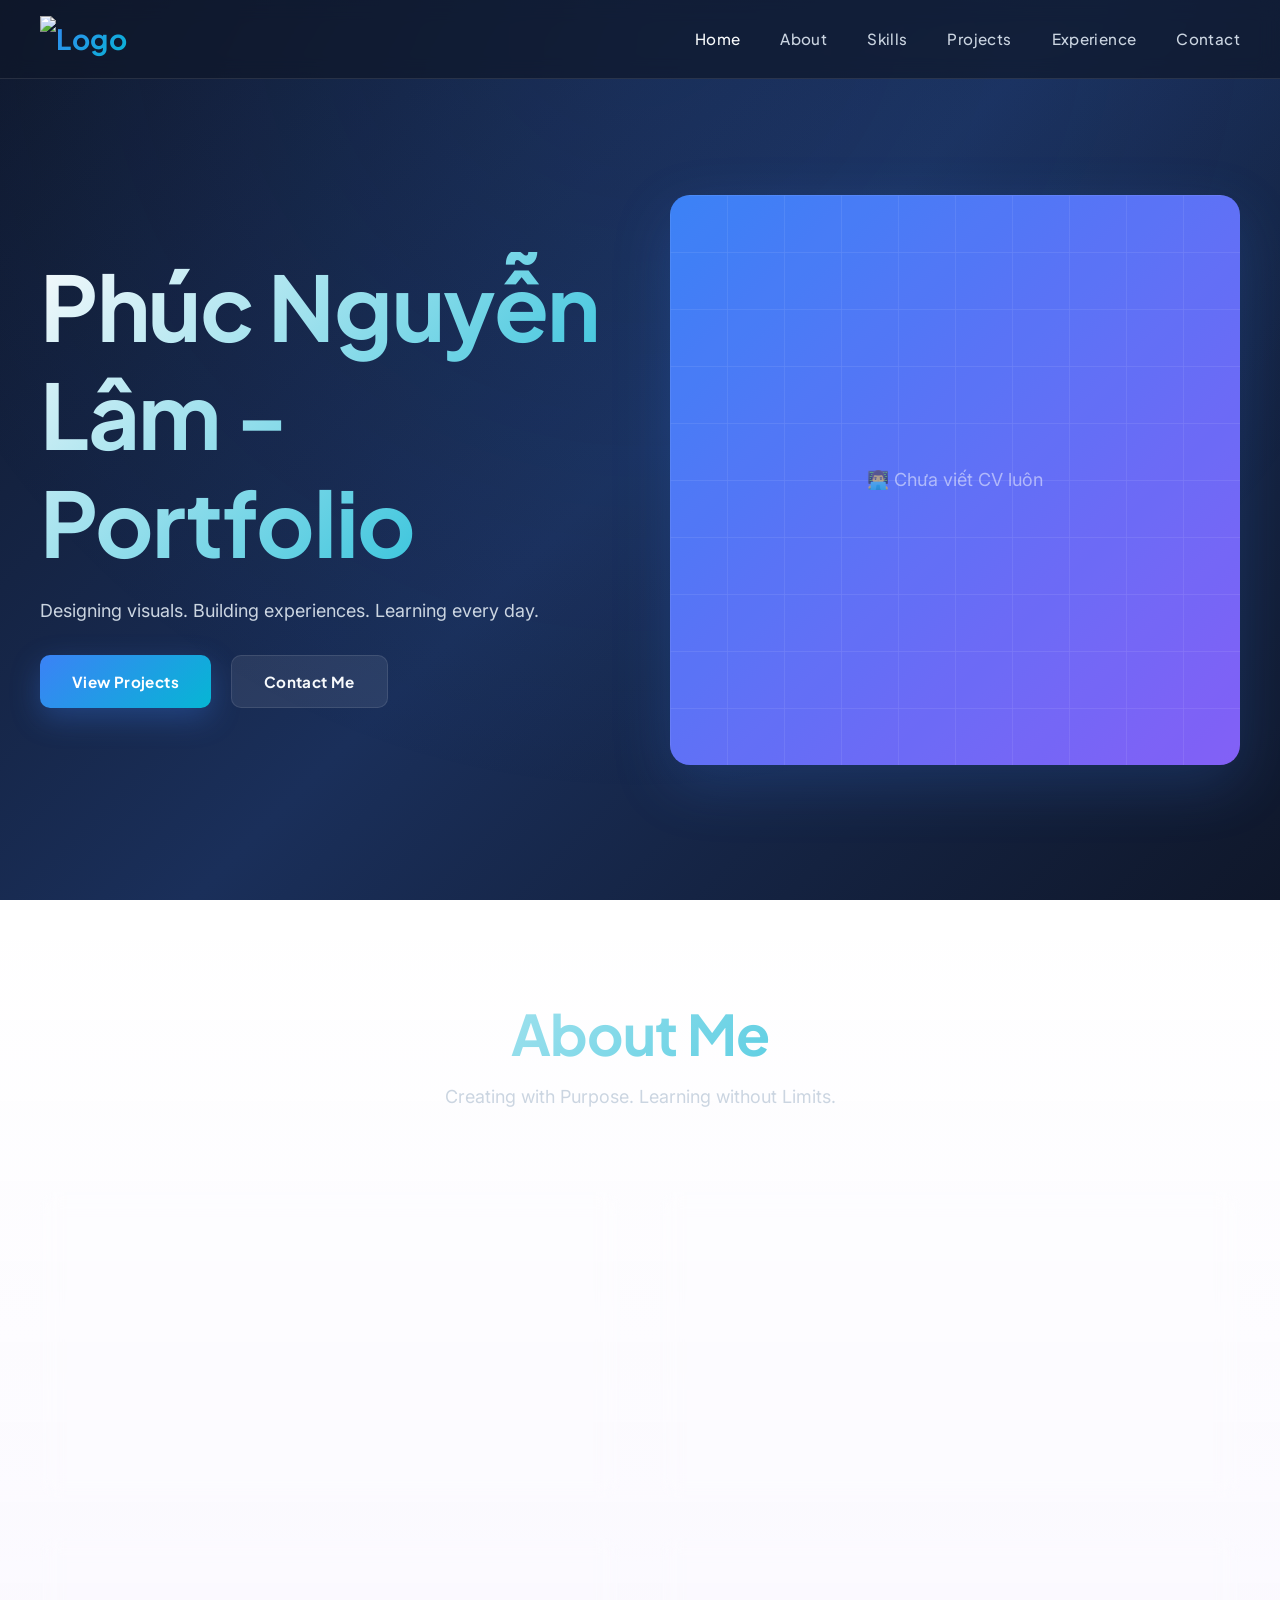
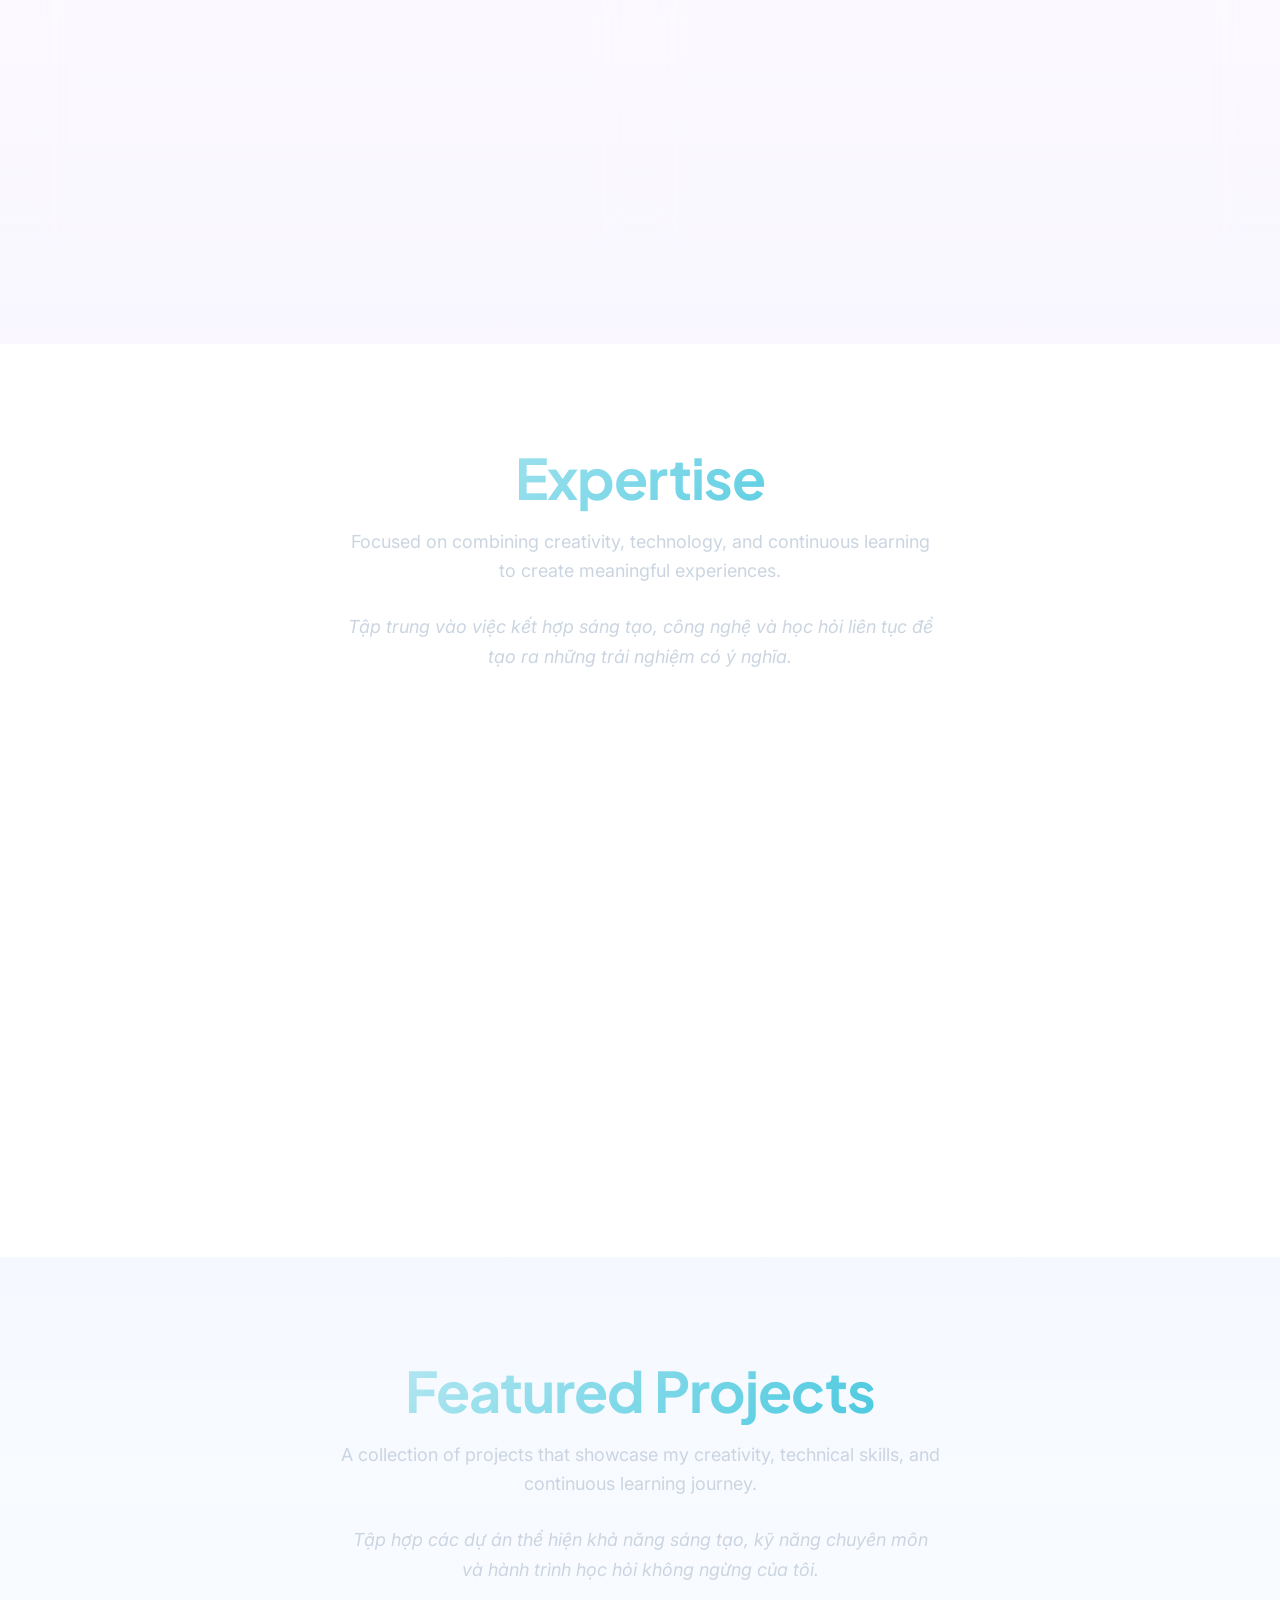
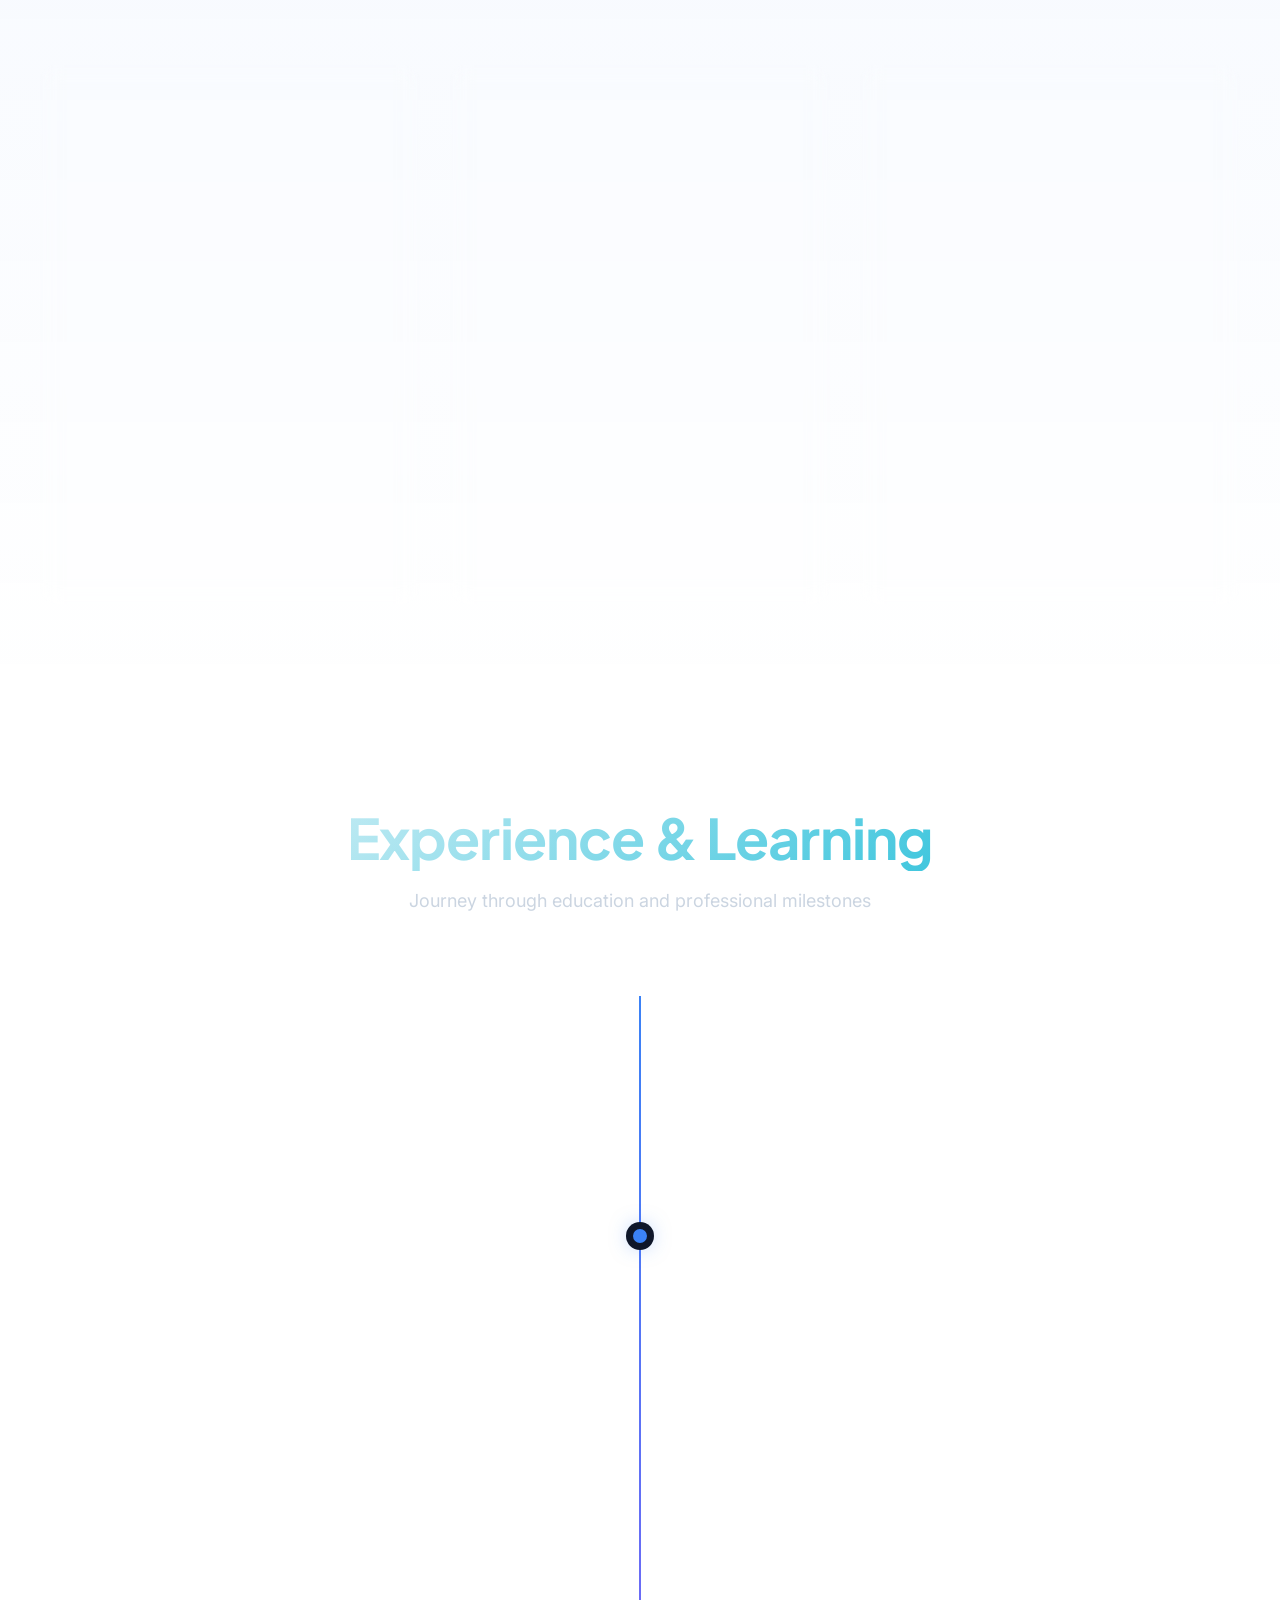
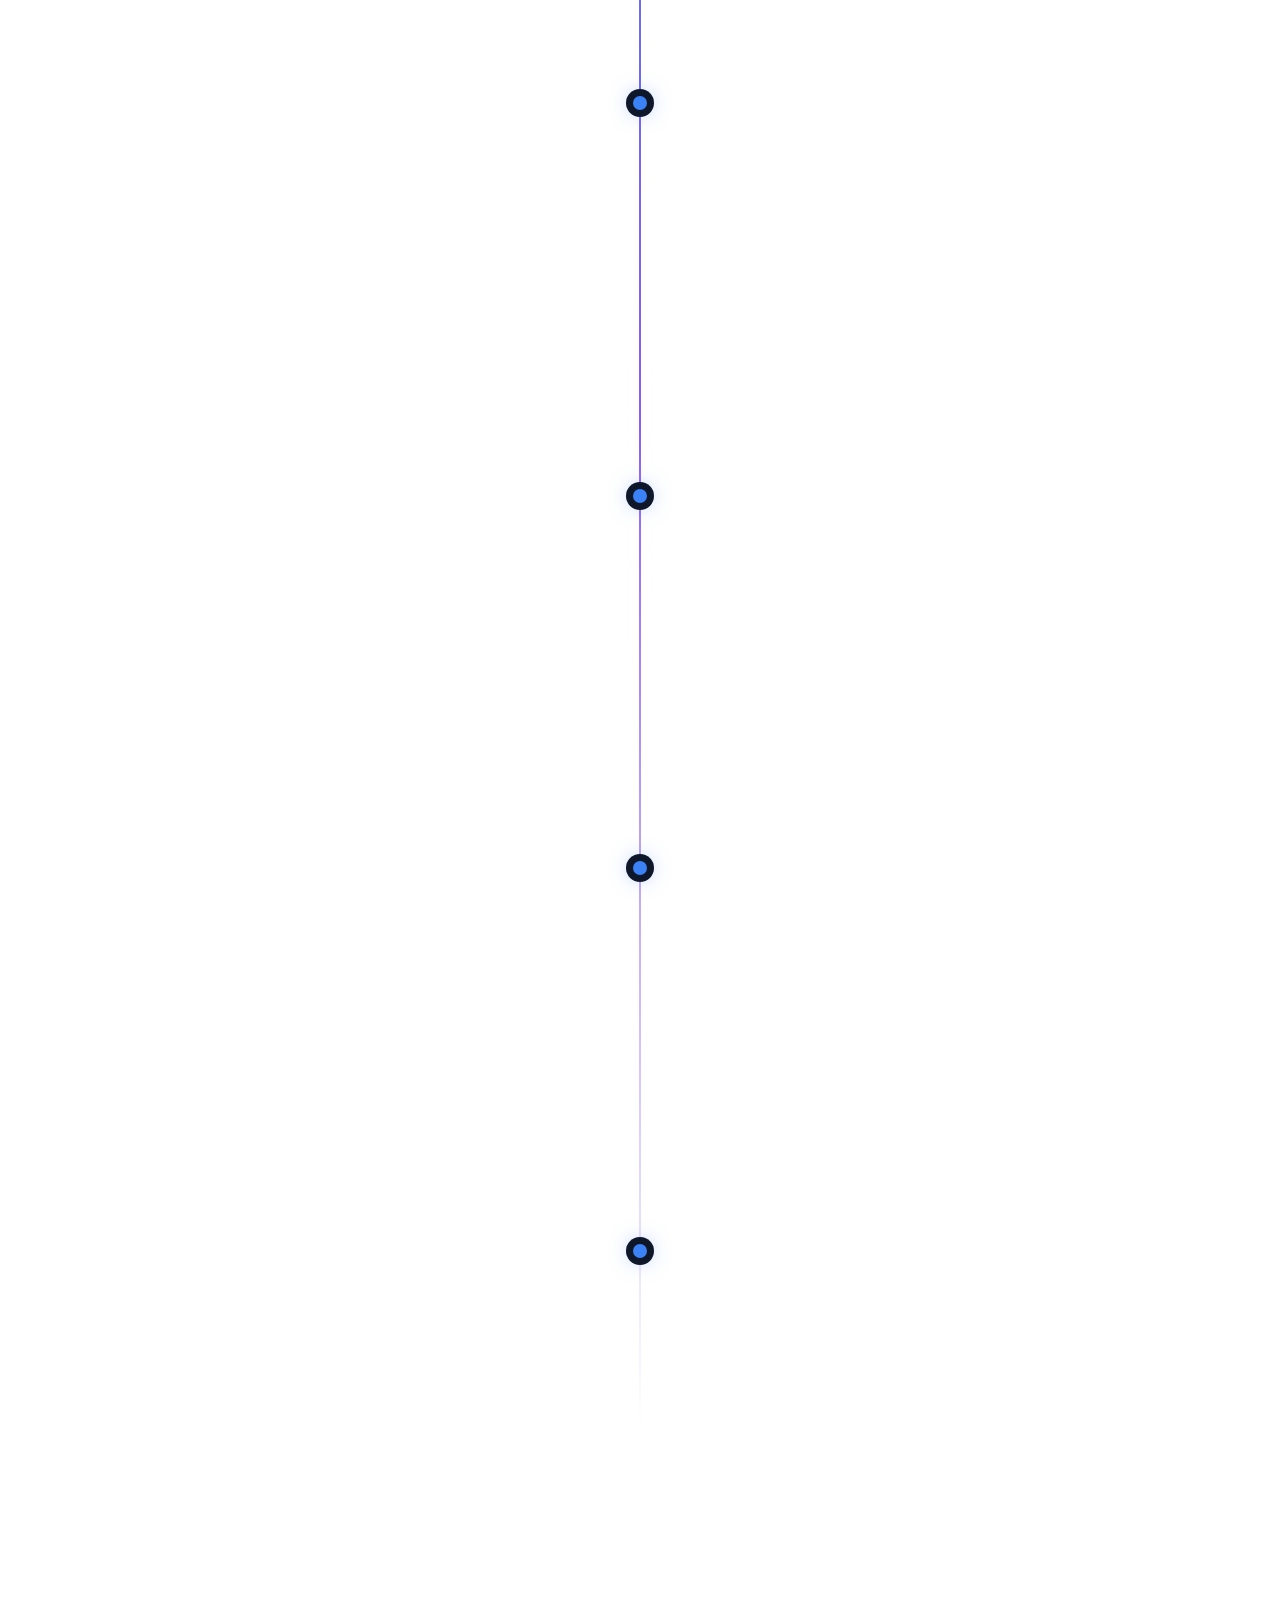
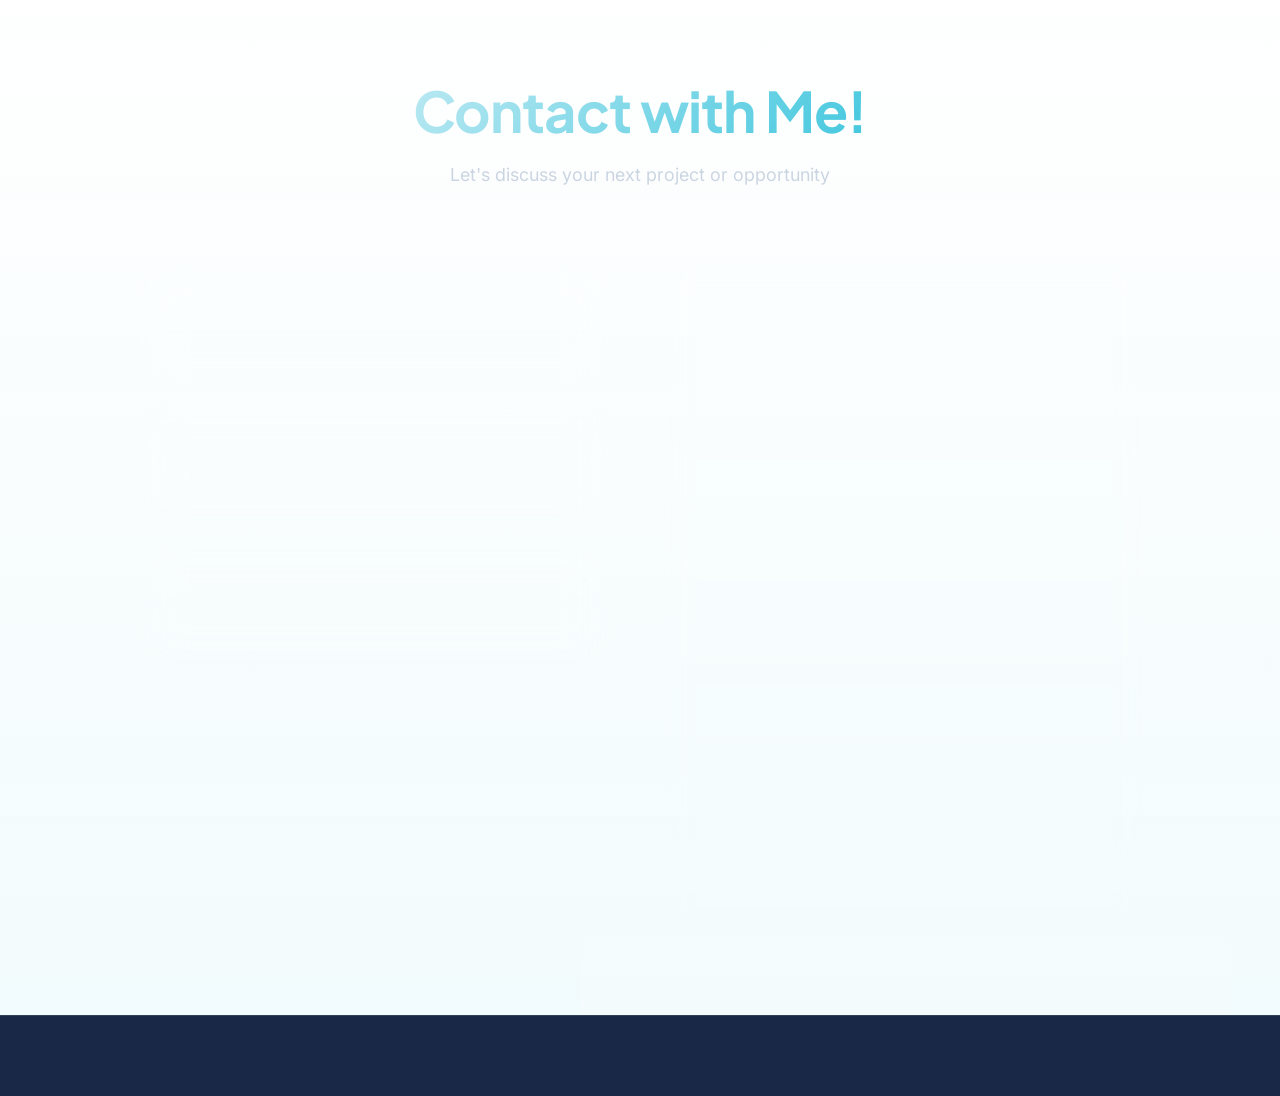
==== commit 7f698aff: "Add files via upload" ====
--- a/index.html
+++ b/index.html
@@ -3,980 +3,25 @@
 <head>
     <meta charset="UTF-8">
     <meta name="viewport" content="width=device-width, initial-scale=1.0">
-    <title>Phúc Nguyễn Lâm - Premium Portfolio</title>
+    <title>Phúc Nguyễn Lâm - My Portfolio</title>
     <link rel="preconnect" href="https://fonts.googleapis.com">
     <link rel="preconnect" href="https://fonts.gstatic.com" crossorigin>
-    <link href="https://fonts.googleapis.com/css2?family=Inter:wght@300;400;500;600;700;800&family=Sora:wght@400;600;700&display=swap" rel="stylesheet">
-    <style>
-        :root {
-            --bg-primary: #0F172A;
-            --bg-secondary: #1A2847;
-            --bg-tertiary: #233457;
-            --primary: #3B82F6;
-            --secondary: #8B5CF6;
-            --accent: #06B6D4;
-            --text: #F8FAFC;
-            --text-secondary: #CBD5E1;
-            --glass: rgba(255, 255, 255, 0.08);
-            --glass-light: rgba(255, 255, 255, 0.12);
-            --border: rgba(255, 255, 255, 0.1);
-        }
-
-        * {
-            margin: 0;
-            padding: 0;
-            box-sizing: border-box;
-        }
-
-        html {
-            scroll-behavior: smooth;
-        }
-
-        body {
-            font-family: 'Inter', sans-serif;
-            background: linear-gradient(135deg, var(--bg-primary) 0%, #1a2f5a 50%, var(--bg-primary) 100%);
-            background-attachment: fixed;
-            color: var(--text);
-            overflow-x: hidden;
-            position: relative;
-        }
-
-        body::before {
-            content: '';
-            position: fixed;
-            top: 0;
-            left: 0;
-            width: 100%;
-            height: 100%;
-            background: radial-gradient(circle 800px at 50% 0%, rgba(59, 130, 246, 0.1) 0%, transparent 100%);
-            pointer-events: none;
-            z-index: 0;
-        }
-
-        /* Loading Screen */
-        .loading-screen {
-            position: fixed;
-            top: 0;
-            left: 0;
-            width: 100%;
-            height: 100%;
-            background: var(--bg-primary);
-            display: flex;
-            align-items: center;
-            justify-content: center;
-            z-index: 9999;
-            animation: fadeOut 0.6s ease-out 2s forwards;
-        }
-
-        .loading-content {
-            text-align: center;
-        }
-
-        .loading-logo {
-            width: 60px;
-            height: 60px;
-            margin: 0 auto 20px;
-            position: relative;
-        }
-
-        .loading-logo::before {
-            content: '';
-            position: absolute;
-            width: 100%;
-            height: 100%;
-            border: 3px solid var(--glass);
-            border-radius: 50%;
-            animation: spin 3s linear infinite;
-        }
-
-        .loading-logo::after {
-            content: '';
-            position: absolute;
-            width: 40%;
-            height: 40%;
-            background: var(--primary);
-            top: 30%;
-            left: 30%;
-            border-radius: 50%;
-            animation: pulse 2s ease-in-out infinite;
-        }
-
-        .loading-text {
-            font-size: 14px;
-            color: var(--text-secondary);
-            animation: float 3s ease-in-out infinite;
-        }
-
-        @keyframes spin {
-            to { transform: rotate(360deg); }
-        }
-
-        @keyframes pulse {
-            0%, 100% { transform: scale(1); opacity: 1; }
-            50% { transform: scale(1.2); opacity: 0.7; }
-        }
-
-        @keyframes fadeOut {
-            to { opacity: 0; visibility: hidden; }
-        }
-
-        @keyframes float {
-            0%, 100% { transform: translateY(0); }
-            50% { transform: translateY(-10px); }
-        }
-
-        /* Navigation */
-        nav {
-            position: fixed;
-            top: 0;
-            width: 100%;
-            z-index: 1000;
-            backdrop-filter: blur(10px);
-            background: rgba(15, 23, 42, 0.7);
-            border-bottom: 1px solid var(--border);
-            padding: 16px 40px;
-            display: flex;
-            justify-content: space-between;
-            align-items: center;
-            animation: slideDown 0.6s ease-out;
-        }
-
-        @keyframes slideDown {
-            from {
-                opacity: 0;
-                transform: translateY(-20px);
-            }
-            to {
-                opacity: 1;
-                transform: translateY(0);
-            }
-        }
-
-        .nav-logo {
-            font-size: 24px;
-            font-weight: 700;
-            background: linear-gradient(135deg, var(--primary), var(--accent));
-            -webkit-background-clip: text;
-            -webkit-text-fill-color: transparent;
-            background-clip: text;
-            cursor: pointer;
-        }
-
-        .nav-links {
-            display: flex;
-            gap: 40px;
-            list-style: none;
-        }
-
-        .nav-links a {
-            color: var(--text-secondary);
-            text-decoration: none;
-            font-weight: 500;
-            transition: color 0.3s ease;
-            position: relative;
-        }
-
-        .nav-links a::after {
-            content: '';
-            position: absolute;
-            bottom: -5px;
-            left: 0;
-            width: 0;
-            height: 2px;
-            background: var(--primary);
-            transition: width 0.3s ease;
-        }
-
-        .nav-links a:hover {
-            color: var(--text);
-        }
-
-        .nav-links a:hover::after {
-            width: 100%;
-        }
-
-        .hamburger {
-            display: none;
-            flex-direction: column;
-            cursor: pointer;
-            gap: 6px;
-        }
-
-        .hamburger span {
-            width: 25px;
-            height: 2px;
-            background: var(--text);
-            transition: all 0.3s ease;
-            border-radius: 2px;
-        }
-
-        /* Hero Section */
-        .hero {
-            min-height: 100vh;
-            display: flex;
-            align-items: center;
-            justify-content: center;
-            padding: 100px 40px 40px;
-            position: relative;
-            z-index: 1;
-        }
-
-        .hero-content {
-            display: grid;
-            grid-template-columns: 1fr 1fr;
-            gap: 60px;
-            align-items: center;
-            max-width: 1400px;
-            margin: 0 auto;
-            width: 100%;
-        }
-
-        .hero-text h1 {
-            font-size: 72px;
-            font-weight: 800;
-            line-height: 1.1;
-            margin-bottom: 20px;
-            background: linear-gradient(135deg, var(--text) 0%, var(--accent) 100%);
-            -webkit-background-clip: text;
-            -webkit-text-fill-color: transparent;
-            background-clip: text;
-            animation: slideInLeft 0.8s ease-out;
-        }
-
-        @keyframes slideInLeft {
-            from {
-                opacity: 0;
-                transform: translateX(-50px);
-            }
-            to {
-                opacity: 1;
-                transform: translateX(0);
-            }
-        }
-
-        .hero-text p {
-            font-size: 18px;
-            color: var(--text-secondary);
-            margin-bottom: 30px;
-            line-height: 1.6;
-            animation: slideInLeft 0.8s ease-out 0.1s both;
-        }
-
-        .hero-buttons {
-            display: flex;
-            gap: 20px;
-            animation: slideInLeft 0.8s ease-out 0.2s both;
-        }
-
-        .btn {
-            padding: 16px 32px;
-            border-radius: 10px;
-            font-weight: 600;
-            font-size: 16px;
-            cursor: pointer;
-            border: none;
-            transition: all 0.3s ease;
-            position: relative;
-            overflow: hidden;
-        }
-
-        .btn-primary {
-            background: linear-gradient(135deg, var(--primary), var(--accent));
-            color: white;
-            box-shadow: 0 10px 30px rgba(59, 130, 246, 0.3);
-        }
-
-        .btn-primary:hover {
-            transform: translateY(-3px);
-            box-shadow: 0 15px 40px rgba(59, 130, 246, 0.4);
-        }
-
-        .btn-secondary {
-            background: var(--glass);
-            color: var(--text);
-            border: 1px solid var(--border);
-            backdrop-filter: blur(10px);
-        }
-
-        .btn-secondary:hover {
-            background: var(--glass-light);
-            border-color: var(--primary);
-            transform: translateY(-3px);
-        }
-
-        .hero-image {
-            position: relative;
-            animation: slideInRight 0.8s ease-out 0.2s both;
-        }
-
-        @keyframes slideInRight {
-            from {
-                opacity: 0;
-                transform: translateX(50px);
-            }
-            to {
-                opacity: 1;
-                transform: translateX(0);
-            }
-        }
-
-        .image-wrapper {
-            position: relative;
-            width: 100%;
-            aspect-ratio: 1;
-            border-radius: 20px;
-            overflow: hidden;
-            background: linear-gradient(135deg, var(--primary), var(--secondary));
-            box-shadow: 0 20px 60px rgba(59, 130, 246, 0.2);
-        }
-
-        .image-wrapper::before {
-            content: '';
-            position: absolute;
-            inset: 0;
-            background: url('data:image/svg+xml,<svg xmlns="http://www.w3.org/2000/svg" viewBox="0 0 400 400"><defs><pattern id="grid" width="40" height="40" patternUnits="userSpaceOnUse"><path d="M 40 0 L 0 0 0 40" fill="none" stroke="rgba(255,255,255,0.1)" stroke-width="1"/></pattern></defs><rect width="400" height="400" fill="rgba(59,130,246,0.1)"/><rect width="400" height="400" fill="url(%23grid)"/></svg>');
-            animation: float 20s ease-in-out infinite;
-        }
-
-        .image-placeholder {
-            position: relative;
-            width: 100%;
-            height: 100%;
-            display: flex;
-            align-items: center;
-            justify-content: center;
-            font-size: 18px;
-            color: rgba(255, 255, 255, 0.5);
-            z-index: 1;
-        }
-
-        /* About Section */
-        .about {
-            padding: 100px 40px;
-            background: linear-gradient(180deg, transparent, rgba(139, 92, 246, 0.05));
-            position: relative;
-            z-index: 1;
-        }
-
-        .section-header {
-            text-align: center;
-            margin-bottom: 80px;
-        }
-
-        .section-header h2 {
-            font-size: 48px;
-            font-weight: 700;
-            margin-bottom: 15px;
-            background: linear-gradient(135deg, var(--text), var(--accent));
-            -webkit-background-clip: text;
-            -webkit-text-fill-color: transparent;
-            background-clip: text;
-        }
-
-        .section-header p {
-            font-size: 18px;
-            color: var(--text-secondary);
-            max-width: 600px;
-            margin: 0 auto;
-        }
-
-        .about-grid {
-            display: grid;
-            grid-template-columns: repeat(2, 1fr);
-            gap: 40px;
-            max-width: 1200px;
-            margin: 0 auto;
-        }
-
-        .about-card {
-            background: var(--glass);
-            border: 1px solid var(--border);
-            backdrop-filter: blur(10px);
-            padding: 40px;
-            border-radius: 16px;
-            transition: all 0.3s ease;
-        }
-
-        .about-card:hover {
-            background: var(--glass-light);
-            border-color: var(--primary);
-            transform: translateY(-5px);
-        }
-
-        .about-card h3 {
-            font-size: 20px;
-            margin-bottom: 15px;
-            color: var(--accent);
-        }
-
-        .about-card p {
-            color: var(--text-secondary);
-            line-height: 1.6;
-        }
-
-        /* Expertise Section */
-        .expertise {
-            padding: 100px 40px;
-            position: relative;
-            z-index: 1;
-        }
-
-        .expertise-grid {
-            display: grid;
-            grid-template-columns: repeat(3, 1fr);
-            gap: 30px;
-            max-width: 1400px;
-            margin: 0 auto;
-        }
-
-        .expertise-card {
-            background: var(--glass);
-            border: 1px solid var(--border);
-            backdrop-filter: blur(10px);
-            padding: 40px;
-            border-radius: 16px;
-            transition: all 0.3s ease;
-            position: relative;
-            overflow: hidden;
-        }
-
-        .expertise-card::before {
-            content: '';
-            position: absolute;
-            top: -50%;
-            right: -50%;
-            width: 200px;
-            height: 200px;
-            background: radial-gradient(circle, rgba(59, 130, 246, 0.2), transparent);
-            border-radius: 50%;
-            transition: all 0.3s ease;
-        }
-
-        .expertise-card:hover {
-            background: var(--glass-light);
-            border-color: var(--primary);
-            transform: translateY(-10px);
-        }
-
-        .expertise-card:hover::before {
-            top: -20%;
-            right: -20%;
-        }
-
-        .expertise-icon {
-            font-size: 40px;
-            margin-bottom: 20px;
-        }
-
-        .expertise-card h3 {
-            font-size: 22px;
-            margin-bottom: 20px;
-            color: var(--text);
-            position: relative;
-            z-index: 1;
-        }
-
-        .expertise-skills {
-            list-style: none;
-            position: relative;
-            z-index: 1;
-        }
-
-        .expertise-skills li {
-            color: var(--text-secondary);
-            margin-bottom: 12px;
-            padding-left: 20px;
-            position: relative;
-        }
-
-        .expertise-skills li::before {
-            content: '→';
-            position: absolute;
-            left: 0;
-            color: var(--accent);
-            font-weight: 700;
-        }
-
-        /* Projects Section */
-        .projects {
-            padding: 100px 40px;
-            background: linear-gradient(180deg, rgba(59, 130, 246, 0.05), transparent);
-            position: relative;
-            z-index: 1;
-        }
-
-        .projects-grid {
-            display: grid;
-            grid-template-columns: repeat(3, 1fr);
-            gap: 30px;
-            max-width: 1400px;
-            margin: 0 auto;
-        }
-
-        .project-card {
-            background: var(--glass);
-            border: 1px solid var(--border);
-            backdrop-filter: blur(10px);
-            border-radius: 16px;
-            overflow: hidden;
-            transition: all 0.3s ease;
-            position: relative;
-            group: card;
-        }
-
-        .project-card:hover {
-            background: var(--glass-light);
-            border-color: var(--primary);
-            transform: translateY(-10px);
-        }
-
-        .project-image {
-            position: relative;
-            width: 100%;
-            aspect-ratio: 16/10;
-            background: linear-gradient(135deg, var(--secondary), var(--accent));
-            display: flex;
-            align-items: center;
-            justify-content: center;
-            overflow: hidden;
-        }
-
-        .project-image::before {
-            content: '';
-            position: absolute;
-            inset: 0;
-            background: url('data:image/svg+xml,<svg xmlns="http://www.w3.org/2000/svg" viewBox="0 0 200 200"><circle cx="50" cy="50" r="30" fill="rgba(255,255,255,0.1)"/><circle cx="150" cy="150" r="40" fill="rgba(255,255,255,0.05)"/></svg>');
-            animation: float 15s ease-in-out infinite;
-        }
-
-        .project-label {
-            position: absolute;
-            top: 20px;
-            right: 20px;
-            background: var(--primary);
-            color: white;
-            padding: 8px 16px;
-            border-radius: 20px;
-            font-size: 12px;
-            font-weight: 600;
-            z-index: 2;
-        }
-
-        .project-content {
-            padding: 25px;
-        }
-
-        .project-card h3 {
-            font-size: 20px;
-            margin-bottom: 12px;
-            color: var(--text);
-        }
-
-        .project-card p {
-            color: var(--text-secondary);
-            margin-bottom: 20px;
-            font-size: 14px;
-            line-height: 1.5;
-        }
-
-        .project-tags {
-            display: flex;
-            flex-wrap: wrap;
-            gap: 10px;
-            margin-bottom: 20px;
-        }
-
-        .tag {
-            display: inline-block;
-            background: rgba(59, 130, 246, 0.2);
-            color: var(--primary);
-            padding: 6px 12px;
-            border-radius: 6px;
-            font-size: 12px;
-            font-weight: 600;
-        }
-
-        .project-buttons {
-            display: flex;
-            gap: 12px;
-        }
-
-        .project-btn {
-            flex: 1;
-            padding: 10px 16px;
-            border: 1px solid var(--border);
-            background: transparent;
-            color: var(--text);
-            border-radius: 8px;
-            cursor: pointer;
-            font-weight: 600;
-            font-size: 12px;
-            transition: all 0.3s ease;
-        }
-
-        .project-btn:hover {
-            background: var(--primary);
-            border-color: var(--primary);
-            color: white;
-        }
-
-        /* Experience Section */
-        .experience {
-            padding: 100px 40px;
-            position: relative;
-            z-index: 1;
-        }
-
-        .timeline {
-            max-width: 800px;
-            margin: 0 auto;
-            position: relative;
-        }
-
-        .timeline::before {
-            content: '';
-            position: absolute;
-            left: 50%;
-            top: 0;
-            bottom: 0;
-            width: 2px;
-            background: linear-gradient(to bottom, var(--primary), var(--secondary), transparent);
-            transform: translateX(-1px);
-        }
-
-        .timeline-item {
-            margin-bottom: 50px;
-            display: grid;
-            grid-template-columns: 1fr 60px 1fr;
-            gap: 30px;
-            align-items: center;
-        }
-
-        .timeline-item:nth-child(even) .timeline-content {
-            grid-column: 1;
-        }
-
-        .timeline-item:nth-child(odd) .timeline-content {
-            grid-column: 3;
-        }
-
-        .timeline-dot {
-            width: 20px;
-            height: 20px;
-            background: var(--primary);
-            border: 3px solid var(--bg-primary);
-            border-radius: 50%;
-            position: absolute;
-            left: 50%;
-            transform: translateX(-50%);
-            box-shadow: 0 0 0 4px var(--bg-primary), 0 0 20px rgba(59, 130, 246, 0.5);
-        }
-
-        .timeline-content {
-            background: var(--glass);
-            border: 1px solid var(--border);
-            backdrop-filter: blur(10px);
-            padding: 25px;
-            border-radius: 12px;
-            transition: all 0.3s ease;
-        }
-
-        .timeline-content:hover {
-            background: var(--glass-light);
-            border-color: var(--primary);
-            transform: scale(1.05);
-        }
-
-        .timeline-year {
-            color: var(--primary);
-            font-weight: 700;
-            font-size: 12px;
-            text-transform: uppercase;
-            margin-bottom: 8px;
-        }
-
-        .timeline-content h3 {
-            font-size: 18px;
-            margin-bottom: 8px;
-            color: var(--text);
-        }
-
-        .timeline-content p {
-            color: var(--text-secondary);
-            font-size: 14px;
-        }
-
-        /* Contact Section */
-        .contact {
-            padding: 100px 40px;
-            background: linear-gradient(180deg, transparent, rgba(6, 182, 212, 0.05));
-            position: relative;
-            z-index: 1;
-        }
-
-        .contact-container {
-            max-width: 1000px;
-            margin: 0 auto;
-        }
-
-        .contact-grid {
-            display: grid;
-            grid-template-columns: 1fr 1fr;
-            gap: 60px;
-            align-items: start;
-        }
-
-        .contact-info {
-            display: flex;
-            flex-direction: column;
-            gap: 30px;
-        }
-
-        .contact-item {
-            display: flex;
-            gap: 20px;
-            align-items: flex-start;
-        }
-
-        .contact-icon {
-            font-size: 28px;
-            color: var(--primary);
-            flex-shrink: 0;
-        }
-
-        .contact-item h4 {
-            font-size: 16px;
-            margin-bottom: 5px;
-            color: var(--text);
-        }
-
-        .contact-item p {
-            color: var(--text-secondary);
-            font-size: 14px;
-        }
-
-        .contact-item a {
-            color: var(--accent);
-            text-decoration: none;
-            transition: color 0.3s ease;
-        }
-
-        .contact-item a:hover {
-            color: var(--primary);
-        }
-
-        .contact-form {
-            background: var(--glass);
-            border: 1px solid var(--border);
-            backdrop-filter: blur(10px);
-            padding: 40px;
-            border-radius: 16px;
-        }
-
-        .form-group {
-            margin-bottom: 20px;
-        }
-
-        .form-group label {
-            display: block;
-            margin-bottom: 8px;
-            color: var(--text);
-            font-weight: 600;
-            font-size: 14px;
-        }
-
-        .form-group input,
-        .form-group textarea {
-            width: 100%;
-            padding: 12px 16px;
-            background: rgba(255, 255, 255, 0.05);
-            border: 1px solid var(--border);
-            border-radius: 8px;
-            color: var(--text);
-            font-family: 'Inter', sans-serif;
-            transition: all 0.3s ease;
-        }
-
-        .form-group input:focus,
-        .form-group textarea:focus {
-            outline: none;
-            background: rgba(255, 255, 255, 0.1);
-            border-color: var(--primary);
-        }
-
-        .form-group textarea {
-            resize: vertical;
-            min-height: 120px;
-        }
-
-        /* Footer */
-        footer {
-            background: var(--bg-secondary);
-            border-top: 1px solid var(--border);
-            padding: 40px;
-            text-align: center;
-            color: var(--text-secondary);
-            position: relative;
-            z-index: 1;
-        }
-
-        /* Scroll Reveal Animation */
-        .reveal {
-            opacity: 0;
-            transform: translateY(50px);
-            transition: all 0.6s ease-out;
-        }
-
-        .reveal.active {
-            opacity: 1;
-            transform: translateY(0);
-        }
-
-        /* Mobile Responsive */
-        @media (max-width: 1024px) {
-            .expertise-grid {
-                grid-template-columns: repeat(2, 1fr);
-            }
-
-            .projects-grid {
-                grid-template-columns: repeat(2, 1fr);
-            }
-
-            .about-grid {
-                grid-template-columns: 1fr;
-            }
-
-            .hero-content {
-                grid-template-columns: 1fr;
-                gap: 40px;
-            }
-
-            .contact-grid {
-                grid-template-columns: 1fr;
-                gap: 40px;
-            }
-        }
-
-        @media (max-width: 768px) {
-            nav {
-                padding: 16px 20px;
-            }
-
-            .nav-links {
-                display: none;
-            }
-
-            .hamburger {
-                display: flex;
-            }
-
-            .nav-links.active {
-                display: flex;
-                flex-direction: column;
-                position: absolute;
-                top: 60px;
-                left: 0;
-                right: 0;
-                background: rgba(15, 23, 42, 0.95);
-                backdrop-filter: blur(10px);
-                padding: 20px;
-                gap: 15px;
-                border-bottom: 1px solid var(--border);
-            }
-
-            .hero {
-                padding: 80px 20px 20px;
-            }
-
-            .hero-text h1 {
-                font-size: 42px;
-            }
-
-            .hero-buttons {
-                flex-direction: column;
-            }
-
-            .btn {
-                width: 100%;
-            }
-
-            .section-header h2 {
-                font-size: 32px;
-            }
-
-            .expertise-grid {
-                grid-template-columns: 1fr;
-            }
-
-            .projects-grid {
-                grid-template-columns: 1fr;
-            }
-
-            .timeline::before {
-                left: 0;
-            }
-
-            .timeline-item {
-                grid-template-columns: 1fr;
-                gap: 15px;
-            }
-
-            .timeline-item .timeline-content,
-            .timeline-item:nth-child(even) .timeline-content,
-            .timeline-item:nth-child(odd) .timeline-content {
-                grid-column: 1;
-            }
-
-            .timeline-dot {
-                left: 0;
-                transform: translateX(-50%);
-                top: 25px;
-            }
-
-            .contact-form {
-                padding: 25px;
-            }
-
-            nav {
-                justify-content: space-between;
-            }
-        }
-
-        @media (max-width: 480px) {
-            .hero-text h1 {
-                font-size: 32px;
-            }
-
-            .section-header h2 {
-                font-size: 24px;
-            }
-
-            .about-card,
-            .expertise-card,
-            .project-card,
-            .contact-form {
-                padding: 20px;
-            }
-
-            .btn {
-                padding: 14px 24px;
-                font-size: 14px;
-            }
-        }
-    </style>
+    <link href="https://fonts.googleapis.com/css2?family=Clash+Display:wght@600;700&family=Plus+Jakarta+Sans:wght@500;600;700;800&family=Manrope:wght@400;500;600;700;800&family=Inter:wght@300;400;500;600;700;800&display=swap" rel="stylesheet">
+    <link rel="stylesheet" href="style.css">
 </head>
 <body>
-    <!-- Loading Screen -->
     <div class="loading-screen">
         <div class="loading-content">
             <div class="loading-logo"></div>
             <p class="loading-text">Loading portfolio...</p>
         </div>
     </div>
-
-    <!-- Navigation -->
     <nav>
-        <div class="nav-logo">PNL</div>
+        <div class="nav-logo">
+            <a href="https://phucnguyenla-m.github.io" target="_blank">
+                <img src="#" alt="Logo" class="logo">
+            </a>
+        </div>
         <ul class="nav-links">
             <li><a href="#hero">Home</a></li>
             <li><a href="#about">About</a></li>
@@ -992,12 +37,11 @@
         </div>
     </nav>
 
-    <!-- Hero Section -->
     <section id="hero" class="hero">
         <div class="hero-content">
             <div class="hero-text">
-                <h1>Phúc Nguyễn Lâm</h1>
-                <p>Front-end Developer, Programmer & Media Designer crafting beautiful, functional digital experiences</p>
+                <h1>Phúc Nguyễn Lâm - Portfolio</h1>
+                <p>Designing visuals. Building experiences. Learning every day.</p>
                 <div class="hero-buttons">
                     <button class="btn btn-primary" onclick="document.getElementById('projects').scrollIntoView()">View Projects</button>
                     <button class="btn btn-secondary" onclick="document.getElementById('contact').scrollIntoView()">Contact Me</button>
@@ -1005,43 +49,51 @@
             </div>
             <div class="hero-image">
                 <div class="image-wrapper">
-                    <div class="image-placeholder">👨‍💻 Your Profile</div>
-                </div>
-            </div>
-        </div>
-    </section>
-
-    <!-- About Section -->
+                    <div class="image-placeholder">👨‍💻 Chưa viết CV luôn</div>
+                </div>
+            </div>
+        </div>
+    </section>
+
     <section id="about" class="about reveal">
         <div class="section-header">
             <h2>About Me</h2>
-            <p>Professional summary and key highlights</p>
+            <p>Creating with Purpose. Learning without Limits.</p>
         </div>
         <div class="about-grid">
             <div class="about-card reveal">
-                <h3>🎯 Professional</h3>
-                <p>Specialized in creating stunning user interfaces and robust web applications. With expertise in modern web technologies, I transform ideas into interactive digital solutions.</p>
+                <h3>🎯 Eager to Learn - Học hỏi</h3>
+                <p>Continuously exploring new technologies, design trends, and creative workflows. Always willing to learn, adapt, and improve through hands-on experience.</p>
+                <br>
+                <p class = " vietnamese-text ">Không ngừng khám phá các công nghệ mới, xu hướng thiết kế và quy trình sáng tạo. Luôn sẵn sàng học hỏi, thích nghi và hoàn thiện bản thân thông qua trải nghiệm thực tế.</p>
             </div>
             <div class="about-card reveal">
-                <h3>💡 Creative</h3>
-                <p>Combining design thinking with technical expertise to solve complex problems. Passionate about creating intuitive experiences that users love.</p>
+                <h3>💡 Creative - Sáng tạo</h3>
+                <p>Combining imagination and problem-solving to transform ideas into engaging visual and digital experiences. Passionate about creating meaningful and impactful work.</p>
+                <br>
+                <p class = " vietnamese-text ">Kết hợp trí tưởng tượng và khả năng giải quyết vấn đề để biến ý tưởng thành những trải nghiệm trực quan và kỹ thuật số hấp dẫn. Đam mê tạo ra những sản phẩm có ý nghĩa và tác động.</p>
             </div>
             <div class="about-card reveal">
-                <h3>🚀 Innovative</h3>
-                <p>Constantly exploring new technologies and best practices. Committed to staying at the forefront of web development and design trends.</p>
+                <h3>🚀 Energetic - Năng động</h3>
+                <p>Bringing positive energy and initiative to every project. Comfortable working in dynamic environments and taking on new challenges.</p>
+                <br>
+                <p class = " vietnamese-text ">Đưa năng lượng tích cực và tinh thần chủ động vào mỗi dự án. Thích nghi tốt với môi trường làm việc năng động và sẵn sàng đón nhận những thử thách mới.</p>
             </div>
             <div class="about-card reveal">
-                <h3>🤝 Collaborative</h3>
-                <p>Experience working with diverse teams to deliver high-quality projects. Strong communicator with a passion for learning and mentoring others.</p>
-            </div>
-        </div>
-    </section>
-
-    <!-- Expertise Section -->
+                <h3>🔥 Passionate - Nhiệt huyết</h3>
+                <p>Dedicated to delivering high-quality results and constantly pushing personal boundaries. Motivated by growth, creativity, and continuous improvement.</p>
+                <br>
+                <p class = " vietnamese-text ">Nỗ lực tạo ra những sản phẩm có ý nghĩa và tác động. Cam kết mang lại kết quả chất lượng cao và không ngừng vượt qua giới hạn cá nhân. Được truyền cảm hứng bởi sự phát triển, sáng tạo và cải tiến liên tục.</p>
+            </div>
+        </div>
+    </section>
+
     <section id="expertise" class="expertise reveal">
         <div class="section-header">
             <h2>Expertise</h2>
-            <p>Core competencies and technical skills</p>
+            <p>Focused on combining creativity, technology, and continuous learning to create meaningful experiences.</p>
+            <br>
+            <p class = " vietnamese-text ">Tập trung vào việc kết hợp sáng tạo, công nghệ và học hỏi liên tục để tạo ra những trải nghiệm có ý nghĩa.</p>
         </div>
         <div class="expertise-grid">
             <div class="expertise-card reveal">
@@ -1049,10 +101,8 @@
                 <h3>Front-end Development</h3>
                 <ul class="expertise-skills">
                     <li>HTML5 & CSS3</li>
-                    <li>JavaScript & ES6+</li>
-                    <li>Responsive Design</li>
-                    <li>UI/UX Implementation</li>
-                    <li>Performance Optimization</li>
+                    <li>JavaScript</li>
+                    <li>UI/UX Design</li>
                 </ul>
             </div>
             <div class="expertise-card reveal">
@@ -1062,136 +112,82 @@
                     <li>C++ & Data Structures</li>
                     <li>Python & Scripting</li>
                     <li>Problem Solving</li>
-                    <li>Software Architecture</li>
-                    <li>Algorithm Design</li>
                 </ul>
             </div>
             <div class="expertise-card reveal">
                 <div class="expertise-icon">🎬</div>
                 <h3>Media & Design</h3>
                 <ul class="expertise-skills">
-                    <li>UI Design</li>
-                    <li>Adobe Photoshop</li>
-                    <li>Adobe Illustrator</li>
-                    <li>Video Editing & Motion</li>
-                    <li>Brand Identity</li>
+                    <li>UI/UX Design</li>
+                    <li>Poster Design</li>
+                    <li>Canva</li>
+                    <li>Adobe Premiere Pro</li>
+                    <li>Adobe After Effects</li>
                 </ul>
             </div>
         </div>
     </section>
 
-    <!-- Projects Section -->
+
     <section id="projects" class="projects reveal">
         <div class="section-header">
             <h2>Featured Projects</h2>
-            <p>Showcase of recent work and achievements</p>
+            <p>A collection of projects that showcase my creativity, technical skills, and continuous learning journey.</p>
+            <br>
+            <p class = " vietnamese-text ">Tập hợp các dự án thể hiện khả năng sáng tạo, kỹ năng chuyên môn và hành trình học hỏi không ngừng của tôi.</p>
         </div>
         <div class="projects-grid">
+                <div class="project-card reveal">
+                <div class="project-image">
+                    <span class="project-label">UI/UX Design</span>
+                    <div class="image-placeholder">Footer Concept</div>
+                </div>
+                <div class="project-content">
+                    <h3>D.Studio Art Footer Design</h3>
+                    <p>Thiết kế và phát triển footer tương tác với hiệu ứng mượt mà, liên kết mạng xã hội và bố cục responsive.</p>
+                    <div class="project-tags">
+                        <span class="tag">UI/UX Design</span>
+                        <span class="tag">HTML/CSS/JS</span>
+                    </div>
+                    <div class="project-buttons">
+                        <button class="project-btn">Visit</button>
+                        <button class="project-btn">Details</button>
+                    </div>
+                </div>
+            </div>
             <div class="project-card reveal">
                 <div class="project-image">
-                    <span class="project-label">Featured</span>
-                    <div class="image-placeholder">Project 1</div>
+                    <span class="project-label">Media & Design</span>
+                    <div class="image-placeholder">Event Department Visual Campaigns</div>
                 </div>
                 <div class="project-content">
-                    <h3>Modern Web App</h3>
-                    <p>A cutting-edge web application with real-time features and beautiful UI</p>
+                    <h3>Event Department Visual Campaigns</h3>
+                    <p>Thiết kế poster và các ấn phẩm truyền thông của Ban Sự kiện, tập trung vào truyền tải thông điệp và thu hút người tham gia.</p>
                     <div class="project-tags">
-                        <span class="tag">React</span>
-                        <span class="tag">Tailwind</span>
+                        <span class="tag">Adobe Photoshop</span>
+                        <span class="tag">Canva</span>
                     </div>
                     <div class="project-buttons">
-                        <button class="project-btn">Live Demo</button>
-                        <button class="project-btn">GitHub</button>
+                        <button class="project-btn">Visit</button>
+                        <button class="project-btn">Details</button>
                     </div>
                 </div>
             </div>
             <div class="project-card reveal">
                 <div class="project-image">
-                    <span class="project-label">Design</span>
-                    <div class="image-placeholder">Project 2</div>
+                    <span class="project-label">Media & Design</span>
+                    <div class="image-placeholder">Cinematic Tech Showcase</div>
                 </div>
                 <div class="project-content">
-                    <h3>UI Design System</h3>
-                    <p>Comprehensive design system with components and guidelines</p>
+                    <h3>Personal Creative Projects</h3>
+                    <p>Bộ sưu tập các video edit mang phong cách điện ảnh về góc set up, hiệu ứng và nội dung công nghệ.</p>
                     <div class="project-tags">
-                        <span class="tag">Figma</span>
-                        <span class="tag">Design</span>
-                    </div>
-                    <div class="project-buttons">
-                        <button class="project-btn">View</button>
-                        <button class="project-btn">Details</button>
-                    </div>
-                </div>
-            </div>
-            <div class="project-card reveal">
-                <div class="project-image">
-                    <span class="project-label">Full Stack</span>
-                    <div class="image-placeholder">Project 3</div>
-                </div>
-                <div class="project-content">
-                    <h3>E-Commerce Platform</h3>
-                    <p>Full-featured e-commerce solution with payment integration</p>
-                    <div class="project-tags">
-                        <span class="tag">Node.js</span>
-                        <span class="tag">MongoDB</span>
-                    </div>
-                    <div class="project-buttons">
-                        <button class="project-btn">Live</button>
-                        <button class="project-btn">Code</button>
-                    </div>
-                </div>
-            </div>
-            <div class="project-card reveal">
-                <div class="project-image">
-                    <span class="project-label">Animation</span>
-                    <div class="image-placeholder">Project 4</div>
-                </div>
-                <div class="project-content">
-                    <h3>Interactive Portfolio</h3>
-                    <p>Portfolio website with smooth animations and transitions</p>
-                    <div class="project-tags">
-                        <span class="tag">JavaScript</span>
-                        <span class="tag">CSS3</span>
+                        <span class="tag">Adobe Premiere Pro</span>
+                        <span class="tag">Adobe After Effects</span>
                     </div>
                     <div class="project-buttons">
                         <button class="project-btn">Visit</button>
-                        <button class="project-btn">Source</button>
-                    </div>
-                </div>
-            </div>
-            <div class="project-card reveal">
-                <div class="project-image">
-                    <span class="project-label">Video</span>
-                    <div class="image-placeholder">Project 5</div>
-                </div>
-                <div class="project-content">
-                    <h3>Motion Graphics</h3>
-                    <p>Professional video editing and motion graphics content</p>
-                    <div class="project-tags">
-                        <span class="tag">Premiere Pro</span>
-                        <span class="tag">After Effects</span>
-                    </div>
-                    <div class="project-buttons">
-                        <button class="project-btn">Watch</button>
-                        <button class="project-btn">Info</button>
-                    </div>
-                </div>
-            </div>
-            <div class="project-card reveal">
-                <div class="project-image">
-                    <span class="project-label">Branding</span>
-                    <div class="image-placeholder">Project 6</div>
-                </div>
-                <div class="project-content">
-                    <h3>Brand Identity</h3>
-                    <p>Complete branding package with logo and brand guidelines</p>
-                    <div class="project-tags">
-                        <span class="tag">Photoshop</span>
-                        <span class="tag">Illustrator</span>
-                    </div>
-                    <div class="project-buttons">
-                        <button class="project-btn">Preview</button>
-                        <button class="project-btn">Gallery</button>
+                        <button class="project-btn">Details</button>
                     </div>
                 </div>
             </div>
@@ -1209,16 +205,20 @@
                 <div></div>
                 <div class="timeline-dot"></div>
                 <div class="timeline-content">
-                    <div class="timeline-year">2024 - Present</div>
-                    <h3>Senior Developer</h3>
-                    <p>Leading frontend development with focus on performance and UX</p>
+                    <div class="timeline-year">2025 - Present</div>
+                    <h3>AI & Professional Growth</h3>
+                    <p>Currently pursuing a degree in Artificial Intelligence, 2026 marks an important milestone as I began applying my programming and UI/UX skills to real-world projects. At the same time, my experience in the Event Department has strengthened my abilities in design, media production, teamwork, and professional event operations.</p>
+                    <br>
+                    <p class = " vietnamese-text ">Hiện tại đang theo học chuyên ngành Trí tuệ Nhân tạo (AI), năm 2026 đánh dấu cột mốc quan trọng khi tôi bắt đầu áp dụng các kỹ năng lập trình và UI/UX vào những dự án thực tế. Đồng thời, quá trình làm việc tại Ban Sự kiện đã giúp tôi phát triển hơn về thiết kế, truyền thông, làm việc nhóm và tư duy tổ chức trong môi trường chuyên nghiệp.</p>
                 </div>
             </div>
             <div class="timeline-item reveal">
                 <div class="timeline-content">
-                    <div class="timeline-year">2023 - 2024</div>
-                    <h3>Full Stack Developer</h3>
-                    <p>Developed multiple projects using modern web technologies</p>
+                    <div class="timeline-year">2024 - 2025</div>
+                    <h3>Web Development</h3>
+                    <p>Deepened my knowledge of HTML, CSS, and JavaScript while building personal projects inspired by modern websites. Developed a stronger interest in front-end development and UI implementation.</p>
+                    <br>
+                    <p class = " vietnamese-text ">Tìm hiểu s hơn về HTML, CSS và JavaScript thông qua các dự án cá nhân lấy cảm hứng từ những website hiện đại. Từ đó hình thành sự yêu thích với Front-end Development và thiết kế giao diện.</p>
                 </div>
                 <div class="timeline-dot"></div>
                 <div></div>
@@ -1227,16 +227,20 @@
                 <div></div>
                 <div class="timeline-dot"></div>
                 <div class="timeline-content">
-                    <div class="timeline-year">2022 - 2023</div>
-                    <h3>Frontend Developer</h3>
-                    <p>Specialized in React and modern CSS frameworks</p>
+                    <div class="timeline-year">2023 - 2024</div>
+                    <h3>Media Growth</h3>
+                    <p>Focused more seriously on video editing and presentation design. Expanded my skills with Adobe Premiere Pro and After Effects while also gaining basic knowledge of Python and C++.</p>
+                    <br>
+                    <p class = " vietnamese-text ">Tập trung hơn vào chỉnh sửa video và thiết kế thuyết trình. Đồng thời làm quen với Adobe Premiere Pro, After Effects và có nền tảng cơ bản về Python, C++.</p>
                 </div>
             </div>
             <div class="timeline-item reveal">
                 <div class="timeline-content">
-                    <div class="timeline-year">2021 - 2022</div>
-                    <h3>Web Design Certificate</h3>
-                    <p>Completed advanced courses in UI/UX design and web development</p>
+                    <div class="timeline-year">2022 - 2023</div>
+                    <h3>Programming Foundations</h3>
+                    <p>Started learning Pascal while independently exploring HTML, CSS, and UI/UX Design. This period helped me build a basic understanding of programming logic and web development.</p>
+                    <br>
+                    <p class = " vietnamese-text ">Bắt đầu học Pascal đồng thời tự tìm hiểu HTML, CSS và UI/UX Design. Giai đoạn này giúp tôi xây dựng nền tảng về tư duy lập trình và phát triển web.</p>
                 </div>
                 <div class="timeline-dot"></div>
                 <div></div>
@@ -1245,9 +249,11 @@
                 <div></div>
                 <div class="timeline-dot"></div>
                 <div class="timeline-content">
-                    <div class="timeline-year">2020</div>
-                    <h3>Bachelor's Degree</h3>
-                    <p>Computer Science with focus on software development</p>
+                    <div class="timeline-year">2022</div>
+                    <h3>Creative Beginning</h3>
+                    <p>My journey began with PowerPoint presentations, where I explored animations and visual effects. Later, I discovered CapCut and started learning the fundamentals of video editing and visual storytelling.</p>
+                    <br>
+                    <p class = " vietnamese-text ">Hành trình của tôi bắt đầu từ các bài thuyết trình PowerPoint, nơi tôi khám phá các hiệu ứng chuyển cảnh. Sau đó, tôi tiếp cận CapCut và bắt đầu học những kiến thức cơ bản về Edit Video.</p>
                 </div>
             </div>
         </div>
@@ -1263,21 +269,33 @@
             <div class="contact-grid">
                 <div class="contact-panel reveal">
                     <div class="contact-card">
-                        <div class="contact-card-icon">✉️</div>
+                        <div class="contact-card-icon">
+                            <svg viewBox="0 0 512 512" xmlns="http://www.w3.org/2000/svg">
+                                <path d="M467 61H45C20.1 61 0 81.1 0 106v300c0 24.9 20.1 45 45 45h422c24.9 0 45-20.1 45-45V106c0-24.9-20.1-45-45-45zM256 286.6L56.7 143h398.6L256 286.6zM30 120.7l166.7 116.4L30 353V120.7zm452 262.6H30V384.6l169.7-118.6L256 302l56.3-36.1L482 384.6v-1.3zm0-47.8L309.3 237.1 482 120.7V335.5z"/>
+                            </svg>
+                        </div>
                         <div class="contact-card-content">
                             <h4>Email</h4>
                             <p><a href="mailto:nguyenlamhoangphuc207@gmail.com">nguyenlamhoangphuc207@gmail.com</a></p>
                         </div>
                     </div>
                     <div class="contact-card">
-                        <div class="contact-card-icon">💻</div>
+                        <div class="contact-card-icon">
+                            <svg viewBox="0 0 24 24" xmlns="http://www.w3.org/2000/svg">
+                                <path d="M12 .5C5.798.5.912 5.404.912 11.583c0 4.88 3.16 9.014 7.548 10.48.55.102.752-.24.752-.534 0-.264-.01-1.142-.015-2.07-3.07.666-3.718-1.476-3.718-1.476-.503-1.286-1.227-1.628-1.227-1.628-.999-.683.075-.668.075-.668 1.106.078 1.688 1.175 1.688 1.175.983 1.686 2.582 1.2 3.213.918.1-.71.384-1.2.698-1.476-2.45-.287-5.026-1.226-5.026-5.456 0-1.205.43-2.192 1.13-2.965-.114-.287-.49-1.438.107-2.998 0 0 .919-.295 3.01 1.125a10.22 10.22 0 012.742-.364c.93.004 1.867.126 2.742.364 2.09-1.42 3.007-1.125 3.007-1.125.598 1.56.222 2.71.108 2.998.703.773 1.13 1.76 1.13 2.965 0 4.24-2.58 5.166-5.036 5.442.395.342.748 1.01.748 2.037 0 1.47-.014 2.655-.014 3.015 0 .296.2.642.758.533C19.932 20.59 23.088 16.463 23.088 11.583 23.088 5.404 18.202.5 12 .5z"/>
+                            </svg>
+                        </div>
                         <div class="contact-card-content">
                             <h4>GitHub</h4>
-                            <p><a href="https://github.com/yourprofile" target="_blank">github.com/yourprofile</a></p>
+                            <p><a href="https://phucnguyenla-m.github.io" target="_blank">https://phucnguyenla-m.github.io</a></p>
                         </div>
                     </div>
                     <div class="contact-card">
-                        <div class="contact-card-icon">👍</div>
+                        <div class="contact-card-icon">
+                            <svg viewBox="0 0 448 512" xmlns="http://www.w3.org/2000/svg">
+                                <path d="M400 32H48C21.5 32 0 53.5 0 80v352c0 26.5 21.5 48 48 48h137.3V327.7h-46.3V256h46.3v-45.6c0-45.8 28-70.8 68.8-70.8 19.8 0 36.9 1.5 41.9 2.1v48.6h-28.8c-22.6 0-26.9 10.7-26.9 26.4V256h53.8l-7 71.7h-46.8V480H400c26.5 0 48-21.5 48-48V80c0-26.5-21.5-48-48-48z"/>
+                            </svg>
+                        </div>
                         <div class="contact-card-content">
                             <h4>Facebook</h4>
                             <p><a href="https://www.facebook.com/phucnguyenlam1511207" target="_blank">facebook.com/phucnguyenlam1511207</a></p>
@@ -1299,17 +317,27 @@
                     </div>
                     <button type="submit" class="btn btn-primary">Send Message</button>
                     <div class="contact-footer">
-                        <a href="https://www.facebook.com/phucnguyenlam1511207" target="_blank" class="social-button">f</a>
-                        <a href="mailto:nguyenlamhoangphuc207@gmail.com" class="social-button">✉️</a>
-                        <a href="https://github.com/yourprofile" target="_blank" class="social-button">GH</a>
-                    </div>
+                        <a class="social-button" href="mailto:nguyenlamhoangphuc207@gmail.com" title="Email">
+                            <svg viewBox="0 0 512 512" xmlns="http://www.w3.org/2000/svg">
+                                <path d="M467 61H45C20.1 61 0 81.1 0 106v300c0 24.9 20.1 45 45 45h422c24.9 0 45-20.1 45-45V106c0-24.9-20.1-45-45-45zM256 286.6L56.7 143h398.6L256 286.6zM30 120.7l166.7 116.4L30 353V120.7zm452 262.6H30V384.6l169.7-118.6L256 302l56.3-36.1L482 384.6v-1.3zm0-47.8L309.3 237.1 482 120.7V335.5z"/>
+                            </svg>
+                        </a>
+                        <a class="social-button" href="https://phucnguyenla-m.github.io" target="_blank" title="GitHub">
+                            <svg viewBox="0 0 24 24" xmlns="http://www.w3.org/2000/svg">
+                                <path d="M12 .5C5.798.5.912 5.404.912 11.583c0 4.88 3.16 9.014 7.548 10.48.55.102.752-.24.752-.534 0-.264-.01-1.142-.015-2.07-3.07.666-3.718-1.476-3.718-1.476-.503-1.286-1.227-1.628-1.227-1.628-.999-.683.075-.668.075-.668 1.106.078 1.688 1.175 1.688 1.175.983 1.686 2.582 1.2 3.213.918.1-.71.384-1.2.698-1.476-2.45-.287-5.026-1.226-5.026-5.456 0-1.205.43-2.192 1.13-2.965-.114-.287-.49-1.438.107-2.998 0 0 .919-.295 3.01 1.125a10.22 10.22 0 012.742-.364c.93.004 1.867.126 2.742.364 2.09-1.42 3.007-1.125 3.007-1.125.598 1.56.222 2.71.108 2.998.703.773 1.13 1.76 1.13 2.965 0 4.24-2.58 5.166-5.036 5.442.395.342.748 1.01.748 2.037 0 1.47-.014 2.655-.014 3.015 0 .296.2.642.758.533C19.932 20.59 23.088 16.463 23.088 11.583 23.088 5.404 18.202.5 12 .5z"/>
+                            </svg>
+                        </a>
+                        <a class="social-button" href="https://www.facebook.com/phucnguyenlam1511207" target="_blank" title="Facebook">
+                            <svg viewBox="0 0 448 512" xmlns="http://www.w3.org/2000/svg">
+                                <path d="M400 32H48C21.5 32 0 53.5 0 80v352c0 26.5 21.5 48 48 48h137.3V327.7h-46.3V256h46.3v-45.6c0-45.8 28-70.8 68.8-70.8 19.8 0 36.9 1.5 41.9 2.1v48.6h-28.8c-22.6 0-26.9 10.7-26.9 26.4V256h53.8l-7 71.7h-46.8V480H400c26.5 0 48-21.5 48-48V80c0-26.5-21.5-48-48-48z"/>
+                            </svg>
+                        </a>                    </div>
                 </form>
             </div>
         </div>
     </section>
 
     <footer>
-        <p>&copy; 2024 Phúc Nguyễn Lâm. All rights reserved. Built with passion and code.</p>
     </footer>
     <script>
     const hamburger = document.querySelector('.hamburger');
--- a/style.css
+++ b/style.css
@@ -0,0 +1,1121 @@
+:root {
+    --bg-primary: #0F172A;
+    --bg-secondary: #1A2847;
+    --bg-tertiary: #233457;
+    --primary: #3B82F6;
+    --secondary: #8B5CF6;
+    --accent: #06B6D4;
+    --text: #F8FAFC;
+    --text-secondary: #CBD5E1;
+    --glass: rgba(255, 255, 255, 0.08);
+    --glass-light: rgba(255, 255, 255, 0.12);
+    --border: rgba(255, 255, 255, 0.1);
+    
+    /* Typography System */
+    --font-display: 'Clash Display', 'Plus Jakarta Sans', sans-serif;
+    --font-heading: 'Plus Jakarta Sans', 'Manrope', sans-serif;
+    --font-body: 'Inter', 'Manrope', sans-serif;
+    --font-mono: 'Manrope', monospace;
+    
+    /* Font Sizes with clamp for responsiveness */
+    --text-xs: clamp(0.75rem, 1vw, 0.875rem);
+    --text-sm: clamp(0.875rem, 1.2vw, 0.95rem);
+    --text-base: clamp(0.95rem, 1.5vw, 1rem);
+    --text-lg: clamp(1.05rem, 1.8vw, 1.125rem);
+    --text-xl: clamp(1.125rem, 2vw, 1.25rem);
+    --text-2xl: clamp(1.25rem, 2.5vw, 1.5rem);
+    --text-3xl: clamp(1.5rem, 3vw, 1.875rem);
+    --text-4xl: clamp(1.875rem, 3.5vw, 2.25rem);
+    --text-5xl: clamp(2.25rem, 4.5vw, 3rem);
+    --text-6xl: clamp(2.5rem, 6vw, 3.5rem);
+    --text-7xl: clamp(3rem, 7vw, 4.5rem);
+    --text-8xl: clamp(3.5rem, 8vw, 5.625rem);
+    
+    /* Line Heights */
+    --lh-tight: 1.2;
+    --lh-snug: 1.35;
+    --lh-normal: 1.5;
+    --lh-relaxed: 1.65;
+    --lh-loose: 1.8;
+    
+    /* Letter Spacing */
+    --ls-tight: -0.015em;
+    --ls-normal: 0em;
+    --ls-wide: 0.025em;
+    --ls-wider: 0.05em;
+    --ls-widest: 0.1em;
+}
+
+* {
+    margin: 0;
+    padding: 0;
+    box-sizing: border-box;
+}
+
+html {
+    scroll-behavior: smooth;
+}
+
+body {
+    font-family: var(--font-body);
+    font-size: var(--text-base);
+    line-height: var(--lh-relaxed);
+    font-weight: 400;
+    background: linear-gradient(135deg, var(--bg-primary) 0%, #1a2f5a 50%, var(--bg-primary) 100%);
+    background-attachment: fixed;
+    color: var(--text);
+    overflow-x: hidden;
+    position: relative;
+    letter-spacing: var(--ls-normal);
+}
+
+body::before {
+    content: '';
+    position: fixed;
+    top: 0;
+    left: 0;
+    width: 100%;
+    height: 100%;
+    background: radial-gradient(circle 800px at 50% 0%, rgba(59, 130, 246, 0.1) 0%, transparent 100%);
+    pointer-events: none;
+    z-index: 0;
+}
+
+/* Loading Screen */
+.loading-screen {
+    position: fixed;
+    top: 0;
+    left: 0;
+    width: 100%;
+    height: 100%;
+    background: var(--bg-primary);
+    display: flex;
+    align-items: center;
+    justify-content: center;
+    z-index: 9999;
+    animation: fadeOut 0.6s ease-out 2s forwards;
+}
+
+.loading-content {
+    text-align: center;
+}
+
+.loading-logo {
+    width: 60px;
+    height: 60px;
+    margin: 0 auto 20px;
+    position: relative;
+}
+
+.loading-logo::before {
+    content: '';
+    position: absolute;
+    width: 100%;
+    height: 100%;
+    border: 3px solid var(--glass);
+    border-radius: 50%;
+    animation: spin 3s linear infinite;
+}
+
+.loading-logo::after {
+    content: '';
+    position: absolute;
+    width: 40%;
+    height: 40%;
+    background: var(--primary);
+    top: 30%;
+    left: 30%;
+    border-radius: 50%;
+    animation: pulse 2s ease-in-out infinite;
+}
+
+.loading-text {
+    font-size: 14px;
+    color: var(--text-secondary);
+    animation: float 3s ease-in-out infinite;
+}
+
+@keyframes spin {
+    to { transform: rotate(360deg); }
+}
+
+@keyframes pulse {
+    0%, 100% { transform: scale(1); opacity: 1; }
+    50% { transform: scale(1.2); opacity: 0.7; }
+}
+
+@keyframes fadeOut {
+    to { opacity: 0; visibility: hidden; }
+}
+
+@keyframes float {
+    0%, 100% { transform: translateY(0); }
+    50% { transform: translateY(-10px); }
+}
+
+/* Navigation */
+nav {
+    position: fixed;
+    top: 0;
+    width: 100%;
+    z-index: 1000;
+    backdrop-filter: blur(10px);
+    background: rgba(15, 23, 42, 0.7);
+    border-bottom: 1px solid var(--border);
+    padding: 16px 40px;
+    display: flex;
+    justify-content: space-between;
+    align-items: center;
+    animation: slideDown 0.6s ease-out;
+}
+
+@keyframes slideDown {
+    from {
+        opacity: 0;
+        transform: translateY(-20px);
+    }
+    to {
+        opacity: 1;
+        transform: translateY(0);
+    }
+}
+
+.nav-logo {
+    font-family: var(--font-display);
+    font-size: clamp(20px, 2.5vw, 28px);
+    font-weight: 700;
+    letter-spacing: var(--ls-wide);
+    background: linear-gradient(135deg, var(--primary), var(--accent));
+    -webkit-background-clip: text;
+    -webkit-text-fill-color: transparent;
+    background-clip: text;
+    cursor: pointer;
+}
+
+.nav-links {
+    display: flex;
+    gap: 40px;
+    list-style: none;
+}
+
+.nav-links a {
+    font-family: var(--font-heading);
+    color: var(--text-secondary);
+    text-decoration: none;
+    font-weight: 500;
+    font-size: var(--text-sm);
+    letter-spacing: var(--ls-wide);
+    transition: color 0.3s ease;
+    position: relative;
+}
+
+.nav-links a::after {
+    content: '';
+    position: absolute;
+    bottom: -5px;
+    left: 0;
+    width: 0;
+    height: 2px;
+    background: var(--primary);
+    transition: width 0.3s ease;
+}
+
+.nav-links a:hover {
+    color: var(--text);
+}
+
+.nav-links a:hover::after {
+    width: 100%;
+}
+
+.hamburger {
+    display: none;
+    flex-direction: column;
+    cursor: pointer;
+    gap: 6px;
+}
+
+.hamburger span {
+    width: 25px;
+    height: 2px;
+    background: var(--text);
+    transition: all 0.3s ease;
+    border-radius: 2px;
+}
+
+/* Hero Section */
+.hero {
+    min-height: 100vh;
+    display: flex;
+    align-items: center;
+    justify-content: center;
+    padding: 100px 40px 40px;
+    position: relative;
+    z-index: 1;
+}
+
+.hero-content {
+    display: grid;
+    grid-template-columns: 1fr 1fr;
+    gap: 60px;
+    align-items: center;
+    max-width: 1400px;
+    margin: 0 auto;
+    width: 100%;
+}
+
+.hero-text h1 {
+    font-family: var(--font-display);
+    font-size: var(--text-8xl);
+    font-weight: 700;
+    line-height: var(--lh-tight);
+    letter-spacing: var(--ls-tight);
+    margin-bottom: 20px;
+    background: linear-gradient(135deg, var(--text) 0%, var(--accent) 100%);
+    -webkit-background-clip: text;
+    -webkit-text-fill-color: transparent;
+    background-clip: text;
+    animation: slideInLeft 0.8s ease-out;
+}
+
+@keyframes slideInLeft {
+    from {
+        opacity: 0;
+        transform: translateX(-50px);
+    }
+    to {
+        opacity: 1;
+        transform: translateX(0);
+    }
+}
+
+.hero-text p {
+    font-family: var(--font-body);
+    font-size: var(--text-lg);
+    font-weight: 400;
+    color: var(--text-secondary);
+    margin-bottom: 30px;
+    line-height: var(--lh-relaxed);
+    letter-spacing: var(--ls-normal);
+    animation: slideInLeft 0.8s ease-out 0.1s both;
+}
+
+.hero-buttons {
+    display: flex;
+    gap: 20px;
+    animation: slideInLeft 0.8s ease-out 0.2s both;
+}
+
+.btn {
+    font-family: var(--font-heading);
+    padding: 16px 32px;
+    border-radius: 10px;
+    font-weight: 700;
+    font-size: var(--text-sm);
+    letter-spacing: var(--ls-wide);
+    cursor: pointer;
+    border: none;
+    transition: all 0.3s ease;
+    position: relative;
+    overflow: hidden;
+}
+
+.btn-primary {
+    background: linear-gradient(135deg, var(--primary), var(--accent));
+    color: white;
+    box-shadow: 0 10px 30px rgba(59, 130, 246, 0.3);
+}
+
+.btn-primary:hover {
+    transform: translateY(-3px);
+    box-shadow: 0 15px 40px rgba(59, 130, 246, 0.4);
+}
+
+.btn-secondary {
+    background: var(--glass);
+    color: var(--text);
+    border: 1px solid var(--border);
+    backdrop-filter: blur(10px);
+}
+
+.btn-secondary:hover {
+    background: var(--glass-light);
+    border-color: var(--primary);
+    transform: translateY(-3px);
+}
+
+.hero-image {
+    position: relative;
+    animation: slideInRight 0.8s ease-out 0.2s both;
+}
+
+@keyframes slideInRight {
+    from {
+        opacity: 0;
+        transform: translateX(50px);
+    }
+    to {
+        opacity: 1;
+        transform: translateX(0);
+    }
+}
+
+.image-wrapper {
+    position: relative;
+    width: 100%;
+    aspect-ratio: 1;
+    border-radius: 20px;
+    overflow: hidden;
+    background: linear-gradient(135deg, var(--primary), var(--secondary));
+    box-shadow: 0 20px 60px rgba(59, 130, 246, 0.2);
+}
+
+.image-wrapper::before {
+    content: '';
+    position: absolute;
+    inset: 0;
+    background: url('data:image/svg+xml,<svg xmlns="http://www.w3.org/2000/svg" viewBox="0 0 400 400"><defs><pattern id="grid" width="40" height="40" patternUnits="userSpaceOnUse"><path d="M 40 0 L 0 0 0 40" fill="none" stroke="rgba(255,255,255,0.1)" stroke-width="1"/></pattern></defs><rect width="400" height="400" fill="rgba(59,130,246,0.1)"/><rect width="400" height="400" fill="url(%23grid)"/></svg>');
+    animation: float 20s ease-in-out infinite;
+}
+
+.image-placeholder {
+    position: relative;
+    width: 100%;
+    height: 100%;
+    display: flex;
+    align-items: center;
+    justify-content: center;
+    font-size: 18px;
+    color: rgba(255, 255, 255, 0.5);
+    z-index: 1;
+}
+
+/* About Section */
+.about {
+    padding: 100px 40px;
+    background: linear-gradient(180deg, transparent, rgba(139, 92, 246, 0.05));
+    position: relative;
+    z-index: 1;
+}
+
+.section-header {
+    text-align: center;
+    margin-bottom: 80px;
+}
+
+.section-header h2 {
+    font-family: var(--font-display);
+    font-size: var(--text-6xl);
+    font-weight: 700;
+    line-height: var(--lh-tight);
+    letter-spacing: var(--ls-tight);
+    margin-bottom: 15px;
+    background: linear-gradient(135deg, var(--text), var(--accent));
+    -webkit-background-clip: text;
+    -webkit-text-fill-color: transparent;
+    background-clip: text;
+}
+
+.section-header p {
+    font-family: var(--font-body);
+    font-size: var(--text-lg);
+    font-weight: 400;
+    color: var(--text-secondary);
+    max-width: 600px;
+    margin: 0 auto;
+    line-height: var(--lh-relaxed);
+    letter-spacing: var(--ls-normal);
+}
+
+.about-grid {
+    display: grid;
+    grid-template-columns: repeat(2, 1fr);
+    gap: 40px;
+    max-width: 1200px;
+    margin: 0 auto;
+}
+
+.about-card {
+    background: var(--glass);
+    border: 1px solid var(--border);
+    backdrop-filter: blur(10px);
+    padding: 40px;
+    border-radius: 16px;
+    transition: all 0.3s ease;
+}
+
+.about-card:hover {
+    background: var(--glass-light);
+    border-color: var(--primary);
+    transform: translateY(-5px);
+}
+
+.about-card h3 {
+    font-family: var(--font-heading);
+    font-size: var(--text-2xl);
+    font-weight: 700;
+    letter-spacing: var(--ls-wide);
+    margin-bottom: 15px;
+    color: var(--accent);
+    line-height: var(--lh-snug);
+}
+
+.about-card p {
+    font-family: var(--font-body);
+    font-size: var(--text-sm);
+    color: var(--text-secondary);
+    line-height: var(--lh-relaxed);
+    letter-spacing: var(--ls-normal);
+}
+
+/* Expertise Section */
+.expertise {
+    padding: 100px 40px;
+    position: relative;
+    z-index: 1;
+}
+
+.expertise-grid {
+    display: grid;
+    grid-template-columns: repeat(3, 1fr);
+    gap: 30px;
+    max-width: 1400px;
+    margin: 0 auto;
+}
+
+.expertise-card {
+    background: var(--glass);
+    border: 1px solid var(--border);
+    backdrop-filter: blur(10px);
+    padding: 40px;
+    border-radius: 16px;
+    transition: all 0.3s ease;
+    position: relative;
+    overflow: hidden;
+}
+
+.expertise-card::before {
+    content: '';
+    position: absolute;
+    top: -50%;
+    right: -50%;
+    width: 200px;
+    height: 200px;
+    background: radial-gradient(circle, rgba(59, 130, 246, 0.2), transparent);
+    border-radius: 50%;
+    transition: all 0.3s ease;
+}
+
+.expertise-card:hover {
+    background: var(--glass-light);
+    border-color: var(--primary);
+    transform: translateY(-10px);
+}
+
+.expertise-card:hover::before {
+    top: -20%;
+    right: -20%;
+}
+
+.expertise-icon {
+    font-size: 40px;
+    margin-bottom: 20px;
+}
+
+.expertise-card h3 {
+    font-family: var(--font-heading);
+    font-size: var(--text-2xl);
+    font-weight: 700;
+    letter-spacing: var(--ls-wide);
+    margin-bottom: 20px;
+    color: var(--text);
+    position: relative;
+    z-index: 1;
+    line-height: var(--lh-snug);
+}
+
+.expertise-skills {
+    list-style: none;
+    position: relative;
+    z-index: 1;
+}
+
+.expertise-skills li {
+    font-family: var(--font-body);
+    font-size: var(--text-sm);
+    color: var(--text-secondary);
+    margin-bottom: 12px;
+    padding-left: 20px;
+    position: relative;
+    line-height: var(--lh-relaxed);
+    letter-spacing: var(--ls-normal);
+}
+
+.expertise-skills li::before {
+    content: '→';
+    position: absolute;
+    left: 0;
+    color: var(--accent);
+    font-weight: 700;
+}
+
+/* Projects Section */
+.projects {
+    padding: 100px 40px;
+    background: linear-gradient(180deg, rgba(59, 130, 246, 0.05), transparent);
+    position: relative;
+    z-index: 1;
+}
+
+.projects-grid {
+    display: grid;
+    grid-template-columns: repeat(3, 1fr);
+    gap: 30px;
+    max-width: 1400px;
+    margin: 0 auto;
+}
+
+.project-card {
+    background: var(--glass);
+    border: 1px solid var(--border);
+    backdrop-filter: blur(10px);
+    border-radius: 16px;
+    overflow: hidden;
+    transition: all 0.3s ease;
+    position: relative;
+    group: card;
+}
+
+.project-card:hover {
+    background: var(--glass-light);
+    border-color: var(--primary);
+    transform: translateY(-10px);
+}
+
+.project-image {
+    position: relative;
+    width: 100%;
+    aspect-ratio: 16/10;
+    background: linear-gradient(135deg, var(--secondary), var(--accent));
+    display: flex;
+    align-items: center;
+    justify-content: center;
+    overflow: hidden;
+}
+
+.project-image::before {
+    content: '';
+    position: absolute;
+    inset: 0;
+    background: url('data:image/svg+xml,<svg xmlns="http://www.w3.org/2000/svg" viewBox="0 0 200 200"><circle cx="50" cy="50" r="30" fill="rgba(255,255,255,0.1)"/><circle cx="150" cy="150" r="40" fill="rgba(255,255,255,0.05)"/></svg>');
+    animation: float 15s ease-in-out infinite;
+}
+
+.project-label {
+    position: absolute;
+    top: 20px;
+    right: 20px;
+    background: var(--primary);
+    color: white;
+    padding: 8px 16px;
+    border-radius: 20px;
+    font-size: 12px;
+    font-weight: 600;
+    z-index: 2;
+}
+
+.project-content {
+    padding: 25px;
+}
+
+.project-card h3 {
+    font-family: var(--font-heading);
+    font-size: var(--text-2xl);
+    font-weight: 700;
+    letter-spacing: var(--ls-wide);
+    margin-bottom: 12px;
+    color: var(--text);
+    line-height: var(--lh-snug);
+}
+
+.project-card p {
+    font-family: var(--font-body);
+    color: var(--text-secondary);
+    margin-bottom: 20px;
+    font-size: var(--text-xs);
+    line-height: var(--lh-relaxed);
+    letter-spacing: var(--ls-normal);
+}
+
+.project-tags {
+    display: flex;
+    flex-wrap: wrap;
+    gap: 10px;
+    margin-bottom: 20px;
+}
+
+.tag {
+    font-family: var(--font-heading);
+    display: inline-block;
+    background: rgba(59, 130, 246, 0.2);
+    color: var(--primary);
+    padding: 6px 12px;
+    border-radius: 6px;
+    font-size: var(--text-xs);
+    font-weight: 600;
+    letter-spacing: var(--ls-wide);
+}
+
+.project-buttons {
+    display: flex;
+    gap: 12px;
+}
+
+.project-btn {
+    font-family: var(--font-heading);
+    flex: 1;
+    padding: 10px 16px;
+    border: 1px solid var(--border);
+    background: transparent;
+    color: var(--text);
+    border-radius: 8px;
+    cursor: pointer;
+    font-weight: 700;
+    font-size: var(--text-xs);
+    letter-spacing: var(--ls-wide);
+    transition: all 0.3s ease;
+}
+
+.project-btn:hover {
+    background: var(--primary);
+    border-color: var(--primary);
+    color: white;
+}
+
+/* Experience Section */
+.experience {
+    padding: 100px 40px;
+    position: relative;
+    z-index: 1;
+}
+
+.timeline {
+    max-width: 800px;
+    margin: 0 auto;
+    position: relative;
+}
+
+.timeline::before {
+    content: '';
+    position: absolute;
+    left: 50%;
+    top: 0;
+    bottom: 0;
+    width: 2px;
+    background: linear-gradient(to bottom, var(--primary), var(--secondary), transparent);
+    transform: translateX(-1px);
+}
+
+.timeline-item {
+    margin-bottom: 50px;
+    display: grid;
+    grid-template-columns: 1fr 60px 1fr;
+    gap: 30px;
+    align-items: center;
+}
+
+.timeline-item:nth-child(even) .timeline-content {
+    grid-column: 1;
+}
+
+.timeline-item:nth-child(odd) .timeline-content {
+    grid-column: 3;
+}
+
+.timeline-dot {
+    width: 20px;
+    height: 20px;
+    background: var(--primary);
+    border: 3px solid var(--bg-primary);
+    border-radius: 50%;
+    position: absolute;
+    left: 50%;
+    transform: translateX(-50%);
+    box-shadow: 0 0 0 4px var(--bg-primary), 0 0 20px rgba(59, 130, 246, 0.5);
+}
+
+.timeline-content {
+    background: var(--glass);
+    border: 1px solid var(--border);
+    backdrop-filter: blur(10px);
+    padding: 25px;
+    border-radius: 12px;
+    transition: all 0.3s ease;
+}
+
+.timeline-content:hover {
+    background: var(--glass-light);
+    border-color: var(--primary);
+    transform: scale(1.05);
+}
+
+.timeline-year {
+    font-family: var(--font-heading);
+    color: var(--primary);
+    font-weight: 700;
+    font-size: var(--text-xs);
+    letter-spacing: var(--ls-widest);
+    text-transform: uppercase;
+    margin-bottom: 8px;
+}
+
+.timeline-content h3 {
+    font-family: var(--font-heading);
+    font-size: var(--text-xl);
+    font-weight: 700;
+    letter-spacing: var(--ls-wide);
+    margin-bottom: 8px;
+    color: var(--text);
+    line-height: var(--lh-snug);
+}
+
+.timeline-content p {
+    font-family: var(--font-body);
+    color: var(--text-secondary);
+    font-size: var(--text-xs);
+    line-height: var(--lh-relaxed);
+    letter-spacing: var(--ls-normal);
+}
+
+/* Contact Section */
+.contact {
+    padding: 100px 40px;
+    background: linear-gradient(180deg, transparent, rgba(6, 182, 212, 0.05));
+    position: relative;
+    z-index: 1;
+}
+
+.contact-container {
+    max-width: 1000px;
+    margin: 0 auto;
+}
+
+.contact-grid {
+    display: grid;
+    grid-template-columns: 1fr 1fr;
+    gap: 60px;
+    align-items: start;
+}
+
+.contact-panel {
+    display: grid;
+    gap: 24px;
+}
+
+.contact-card {
+    display: flex;
+    gap: 18px;
+    align-items: center;
+    padding: 28px 24px;
+    border-radius: 22px;
+    border: 1px solid rgba(255, 255, 255, 0.08);
+    background: rgba(255, 255, 255, 0.05);
+    backdrop-filter: blur(20px);
+    transition: transform 0.3s ease, border-color 0.3s ease, background 0.3s ease;
+}
+
+.contact-card:hover {
+    transform: translateY(-6px);
+    border-color: rgba(59, 130, 246, 0.45);
+    background: rgba(255, 255, 255, 0.12);
+}
+
+.contact-card-icon {
+    width: 56px;
+    height: 56px;
+    border-radius: 18px;
+    display: grid;
+    place-items: center;
+    background: rgba(255, 255, 255, 0.08);
+    border: 1px solid rgba(255, 255, 255, 0.12);
+    flex-shrink: 0;
+}
+
+.contact-card-icon svg {
+    width: 24px;
+    height: 24px;
+    fill: var(--text);
+}
+
+.contact-card-content h4 {
+    font-family: var(--font-heading);
+    margin-bottom: 6px;
+    font-size: var(--text-lg);
+    color: var(--text);
+    font-weight: 700;
+    letter-spacing: var(--ls-wide);
+    line-height: var(--lh-snug);
+}
+
+.contact-card-content p,
+.contact-card-content a {
+    font-family: var(--font-body);
+    color: var(--text-secondary);
+    font-size: var(--text-xs);
+    line-height: var(--lh-relaxed);
+    letter-spacing: var(--ls-normal);
+    text-decoration: none;
+}
+
+.contact-card-content a:hover {
+    color: var(--primary);
+}
+
+.contact-form {
+    background: var(--glass);
+    border: 1px solid var(--border);
+    backdrop-filter: blur(10px);
+    padding: 40px;
+    border-radius: 24px;
+    box-shadow: 0 20px 60px rgba(0, 0, 0, 0.25);
+}
+
+.form-group {
+    margin-bottom: 20px;
+}
+
+.form-group label {
+    font-family: var(--font-heading);
+    display: block;
+    margin-bottom: 10px;
+    color: var(--text);
+    font-weight: 700;
+    font-size: var(--text-sm);
+    letter-spacing: var(--ls-wide);
+}
+
+.form-group input,
+.form-group textarea {
+    font-family: var(--font-body);
+    width: 100%;
+    padding: 14px 18px;
+    background: rgba(255, 255, 255, 0.05);
+    border: 1px solid rgba(255, 255, 255, 0.12);
+    border-radius: 14px;
+    color: var(--text);
+    font-size: var(--text-sm);
+    line-height: var(--lh-relaxed);
+    letter-spacing: var(--ls-normal);
+    transition: all 0.3s ease;
+}
+
+.form-group input::placeholder,
+.form-group textarea::placeholder {
+    color: rgba(255, 255, 255, 0.4);
+}
+
+.form-group input:focus,
+.form-group textarea:focus {
+    outline: none;
+    background: rgba(255, 255, 255, 0.12);
+    border-color: var(--primary);
+    box-shadow: 0 0 0 4px rgba(59, 130, 246, 0.08);
+}
+
+.form-group textarea {
+    resize: vertical;
+    min-height: 140px;
+}
+
+.contact-footer {
+    margin-top: 34px;
+    display: flex;
+    gap: 16px;
+    flex-wrap: wrap;
+}
+
+.social-button {
+    width: 56px;
+    height: 56px;
+    border-radius: 50%;
+    display: grid;
+    place-items: center;
+    background: rgba(255, 255, 255, 0.05);
+    border: 1px solid rgba(255, 255, 255, 0.12);
+    color: var(--text);
+    transition: all 0.3s ease;
+    text-decoration: none;
+}
+
+.social-button:hover {
+    transform: translateY(-4px);
+    background: rgba(59, 130, 246, 0.25);
+    border-color: rgba(59, 130, 246, 0.55);
+    color: var(--text);
+    box-shadow: 0 16px 35px rgba(59, 130, 246, 0.22);
+}
+
+.social-button svg {
+    width: 22px;
+    height: 22px;
+    fill: currentColor;
+}
+
+/* Footer */
+footer {
+    background: var(--bg-secondary);
+    border-top: 1px solid var(--border);
+    padding: 40px;
+    text-align: center;
+    color: var(--text-secondary);
+    position: relative;
+    z-index: 1;
+}
+
+/* Scroll Reveal Animation */
+.reveal {
+    opacity: 0;
+    transform: translateY(50px);
+    transition: all 0.6s ease-out;
+}
+
+.reveal.active {
+    opacity: 1;
+    transform: translateY(0);
+}
+
+/* Mobile Responsive */
+@media (max-width: 1024px) {
+    .expertise-grid {
+        grid-template-columns: repeat(2, 1fr);
+    }
+
+    .projects-grid {
+        grid-template-columns: repeat(2, 1fr);
+    }
+
+    .about-grid {
+        grid-template-columns: 1fr;
+    }
+
+    .hero-content {
+        grid-template-columns: 1fr;
+        gap: 40px;
+    }
+
+    .contact-grid {
+        grid-template-columns: 1fr;
+        gap: 40px;
+    }
+}
+
+@media (max-width: 768px) {
+    nav {
+        padding: 16px 20px;
+    }
+
+    .nav-links {
+        display: none;
+    }
+
+    .hamburger {
+        display: flex;
+    }
+
+    .nav-links.active {
+        display: flex;
+        flex-direction: column;
+        position: absolute;
+        top: 60px;
+        left: 0;
+        right: 0;
+        background: rgba(15, 23, 42, 0.95);
+        backdrop-filter: blur(10px);
+        padding: 20px;
+        gap: 15px;
+        border-bottom: 1px solid var(--border);
+    }
+
+    .hero {
+        padding: 80px 20px 20px;
+    }
+
+    .hero-text h1 {
+        font-size: 25px;
+    }
+
+    .hero-buttons {
+        flex-direction: column;
+    }
+
+    .btn {
+        width: 100%;
+    }
+
+    .section-header h2 {
+        font-size: 28px;
+    }
+
+    .expertise-grid {
+        grid-template-columns: 1fr;
+    }
+
+    .projects-grid {
+        grid-template-columns: 1fr;
+    }
+
+    .timeline::before {
+        left: 0;
+    }
+
+    .timeline-item {
+        grid-template-columns: 1fr;
+        gap: 15px;
+    }
+
+    .timeline-item .timeline-content,
+    .timeline-item:nth-child(even) .timeline-content,
+    .timeline-item:nth-child(odd) .timeline-content {
+        grid-column: 1;
+    }
+
+    .timeline-dot {
+        left: 0;
+        transform: translateX(-50%);
+        top: 25px;
+    }
+
+    .contact-form {
+        padding: 25px;
+    }
+
+    nav {
+        justify-content: space-between;
+    }
+}
+
+@media (max-width: 480px) {
+    .hero-text h1 {
+        font-size: 24px;
+    }
+
+    .section-header h2 {
+        font-size: 24px;
+    }
+
+    .about-card,
+    .expertise-card,
+    .project-card,
+    .contact-form {
+        padding: 20px;
+    }
+
+    .btn {
+        padding: 14px 24px;
+        font-size: 14px;
+    }
+}
+.vietnamese-text {
+    font-family: 'Plus Jakarta Sans', sans-serif;
+    font-style: italic;
+}
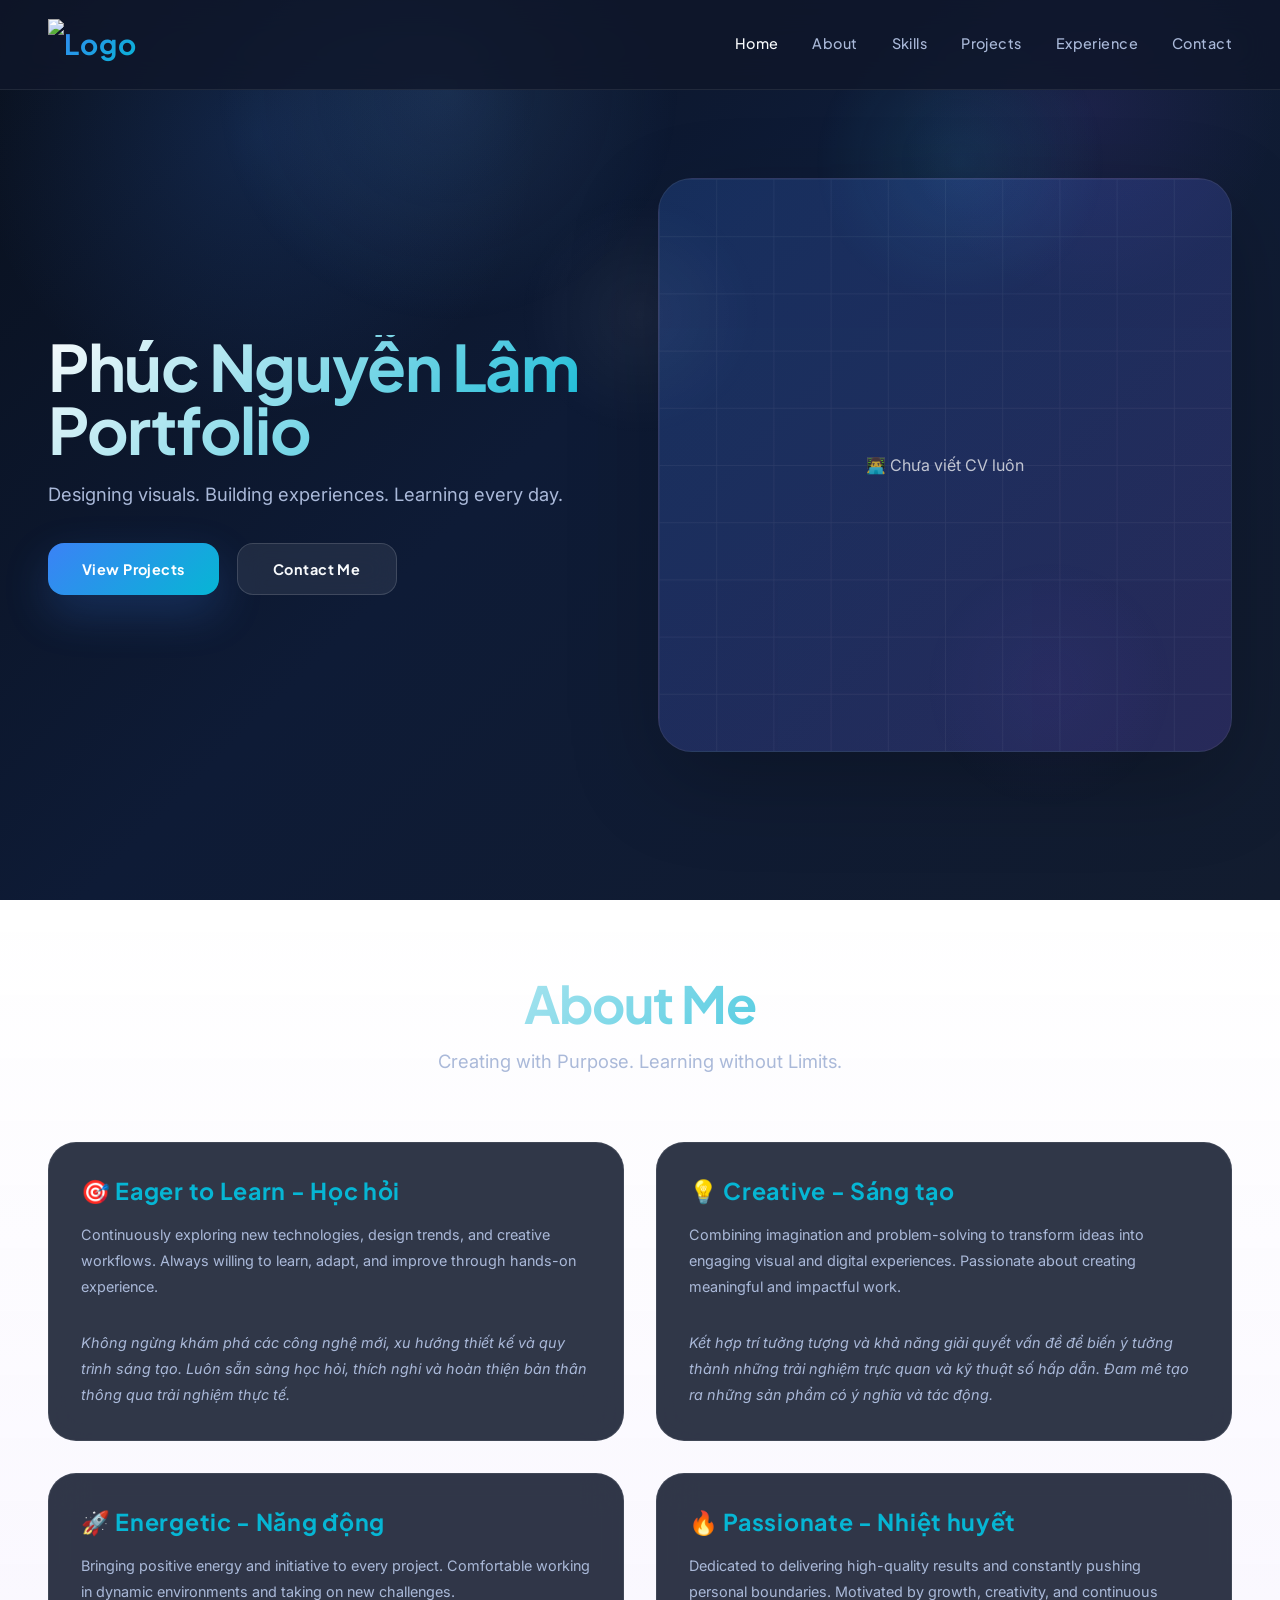
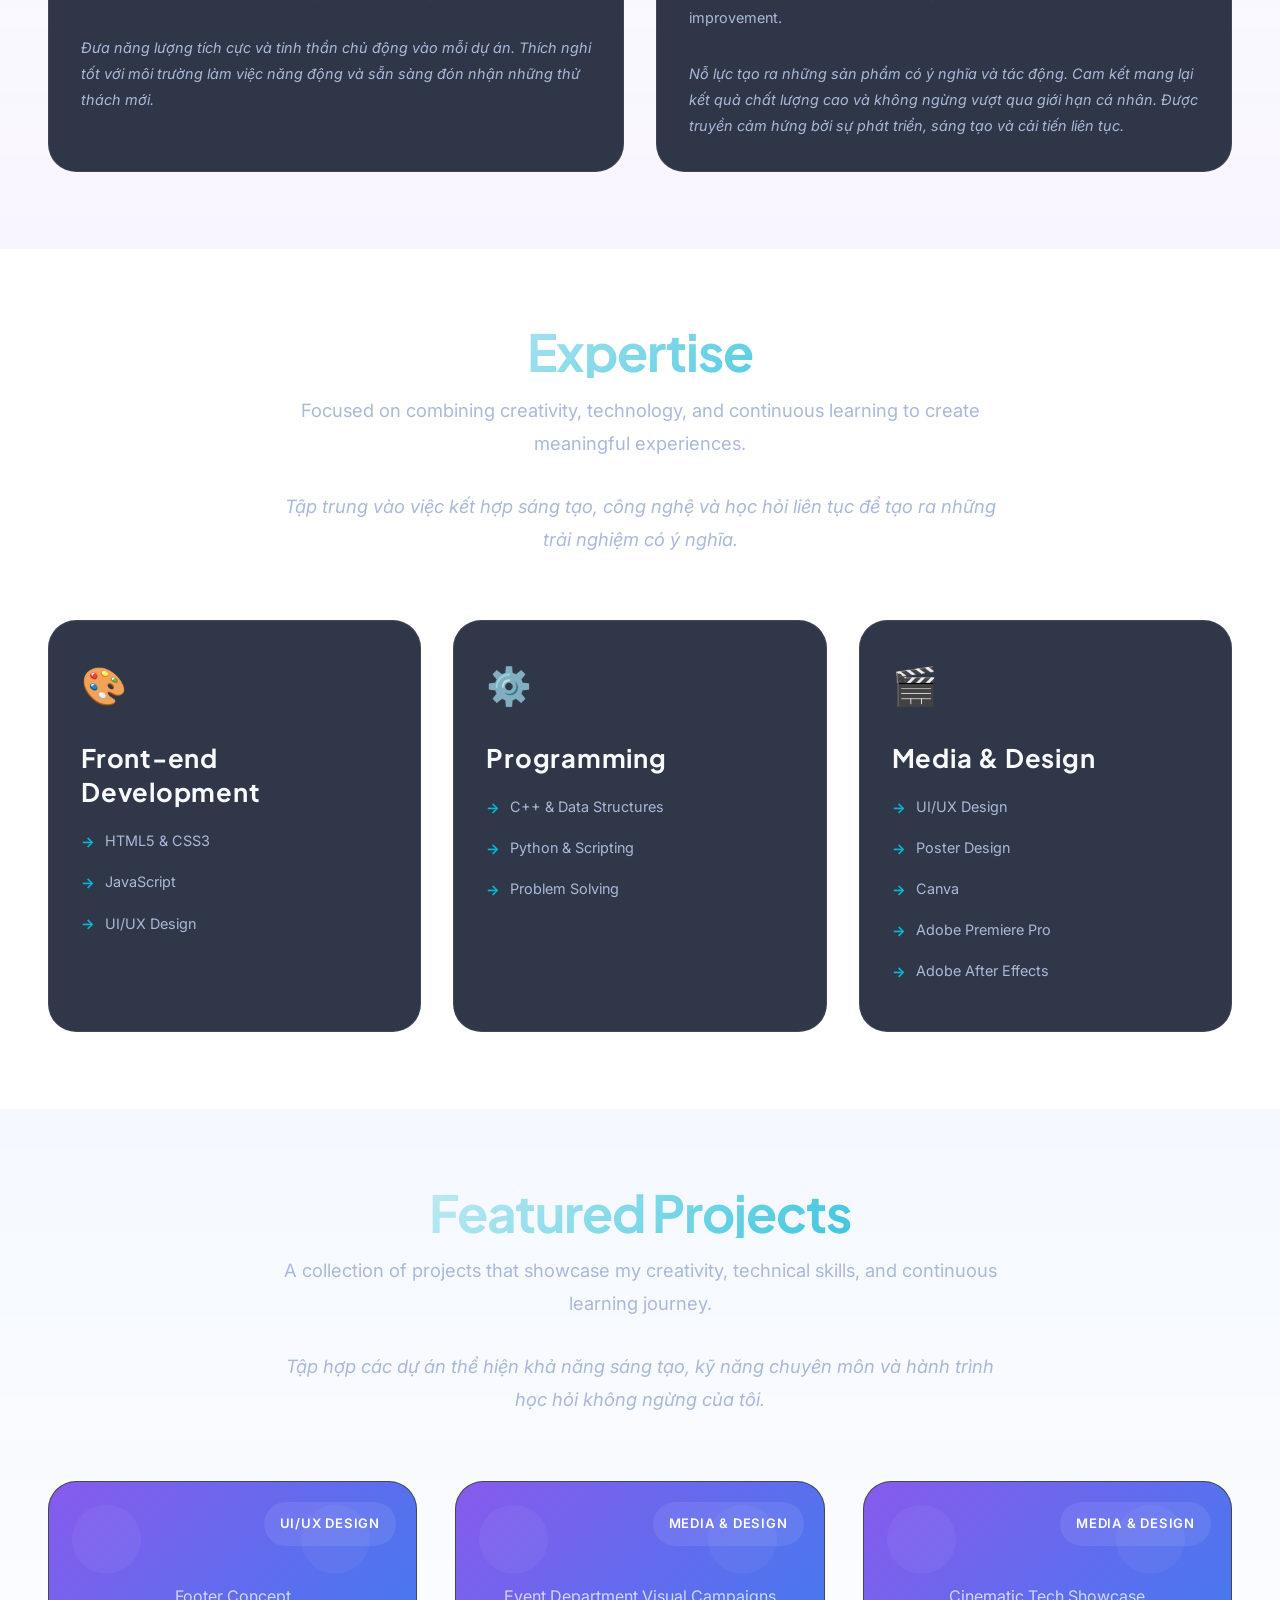
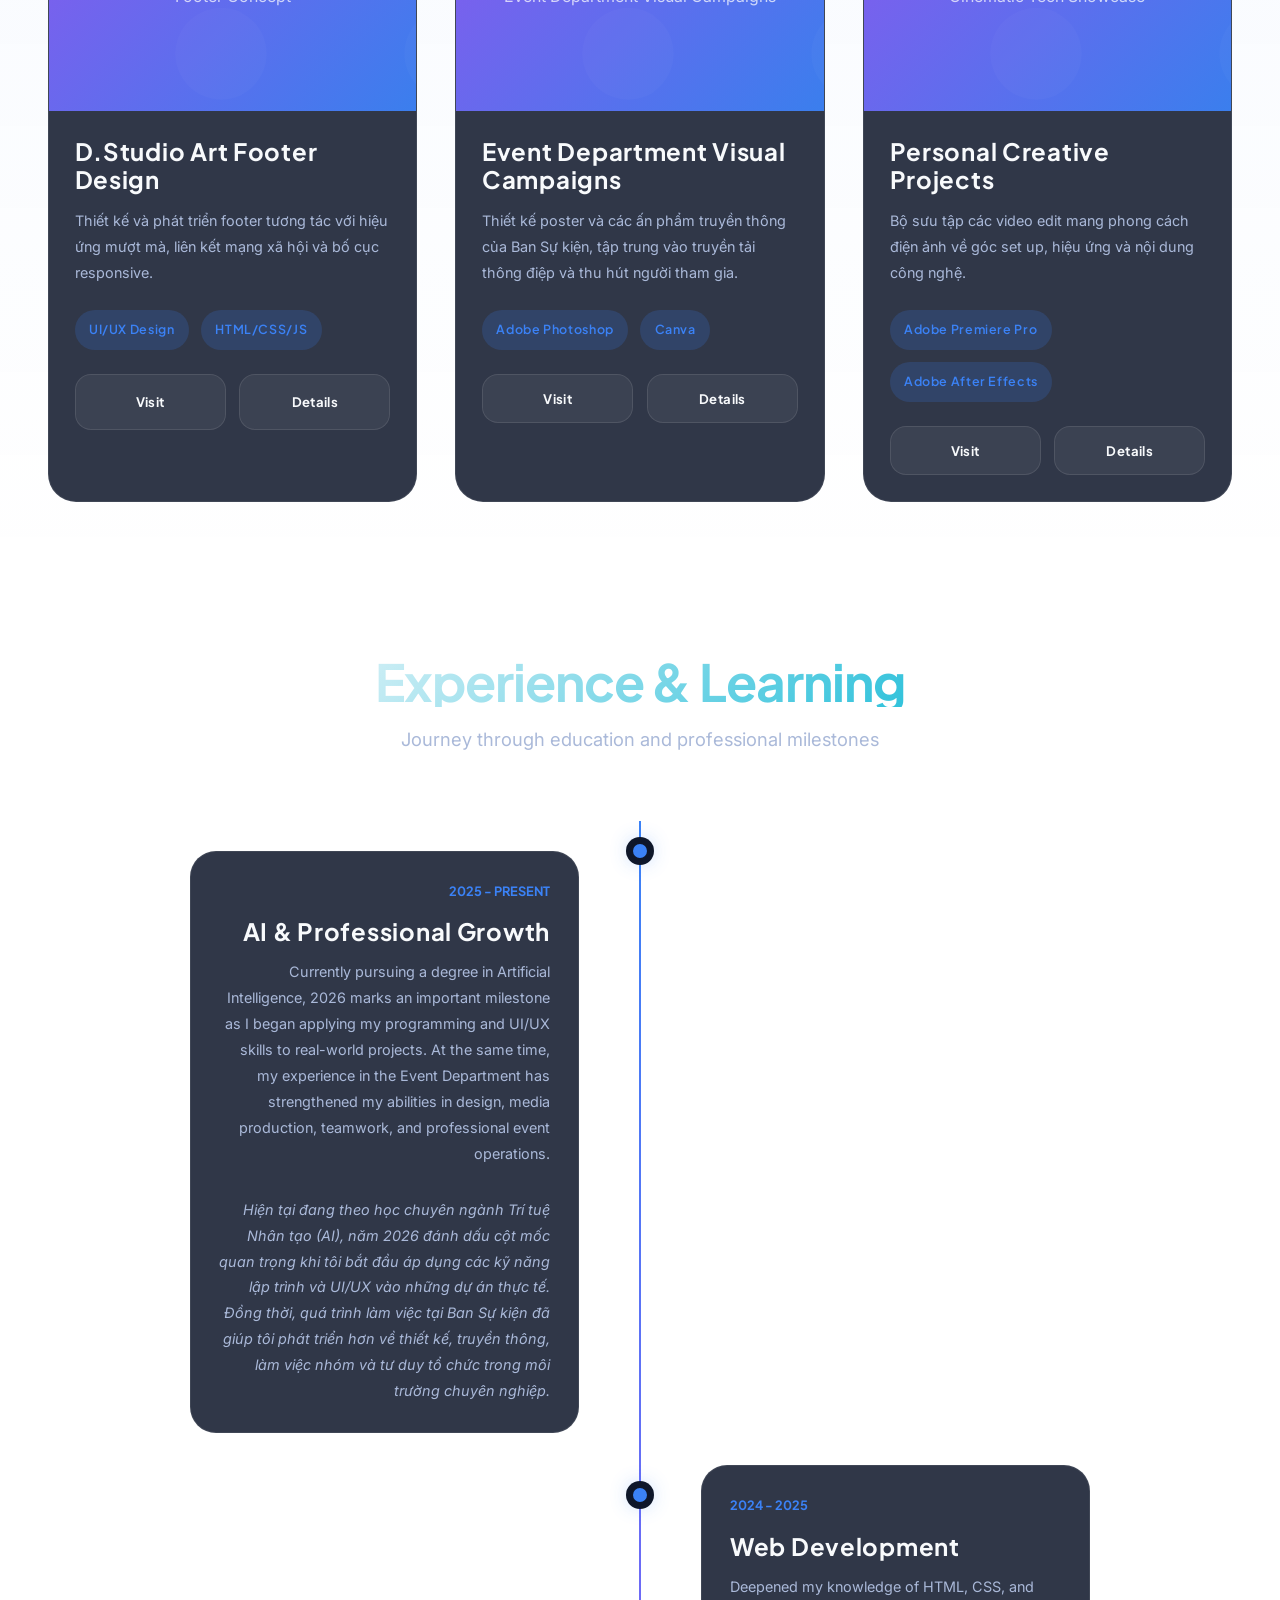
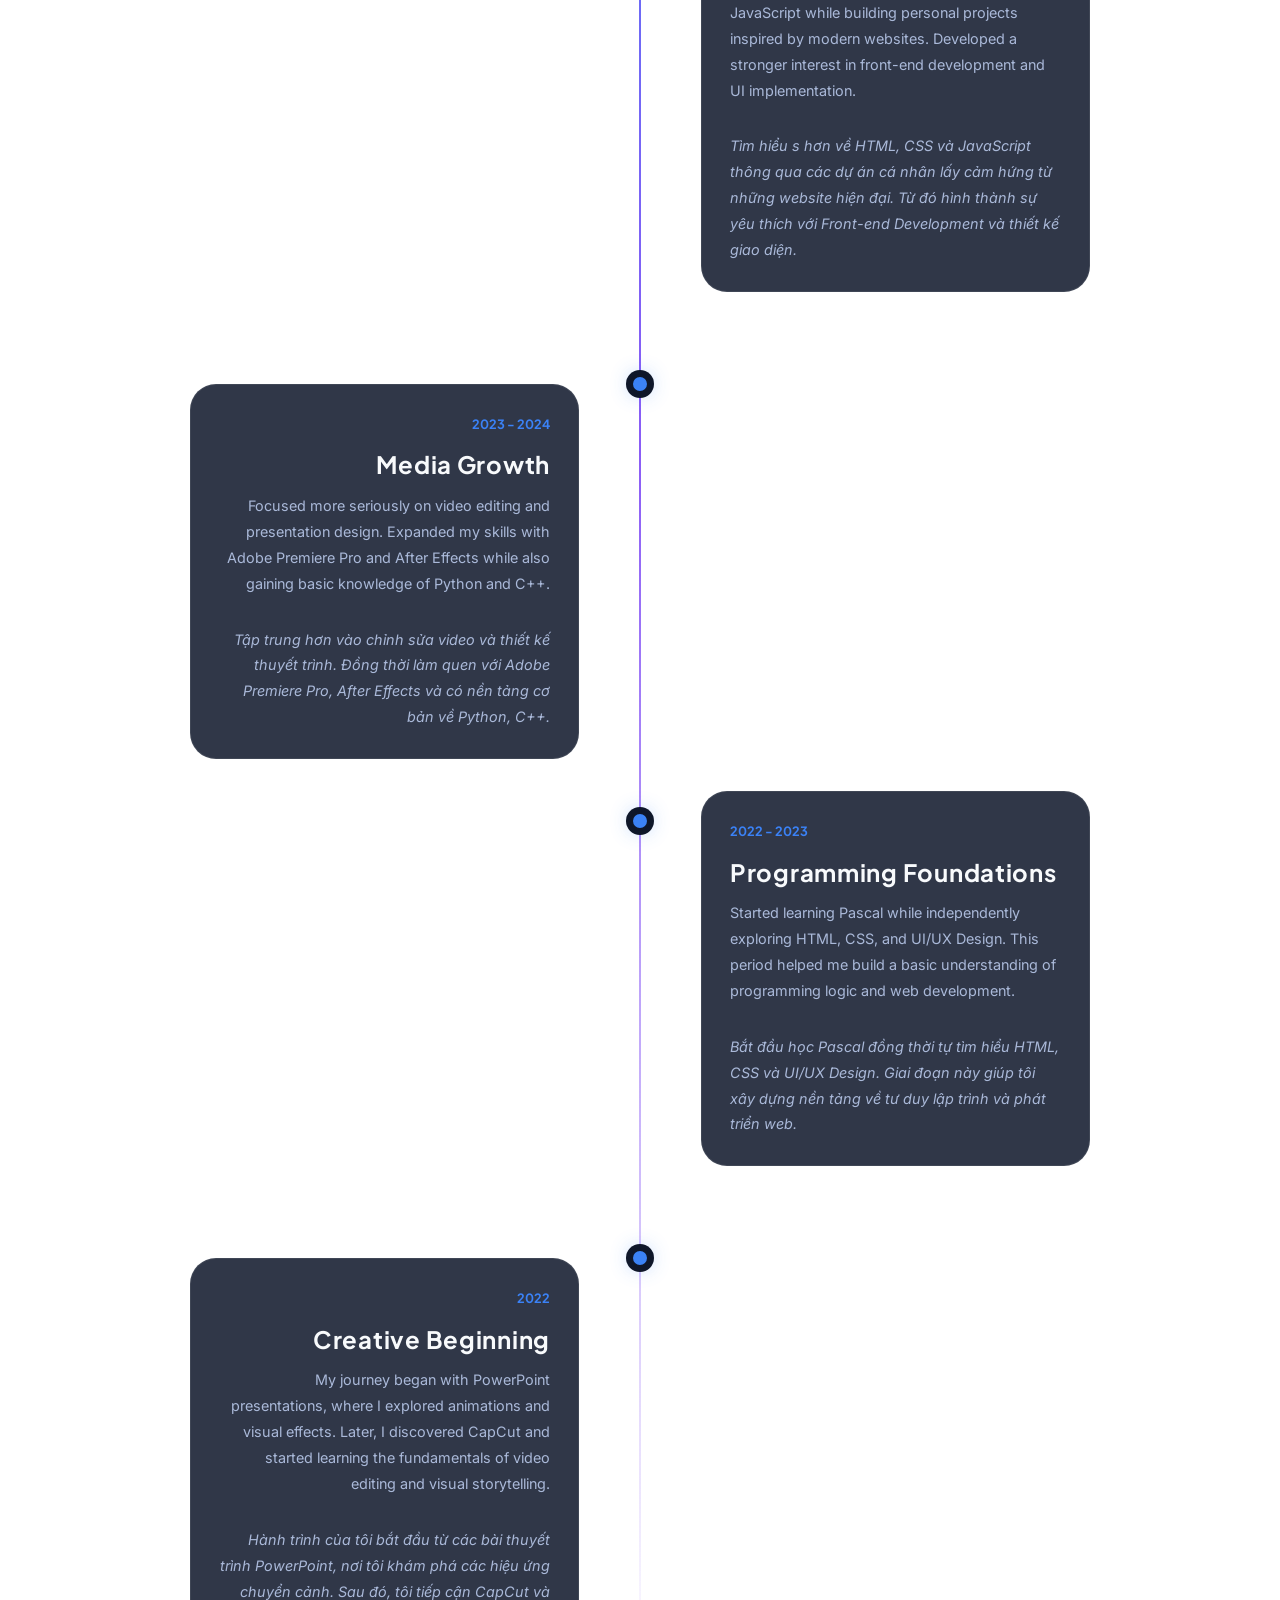
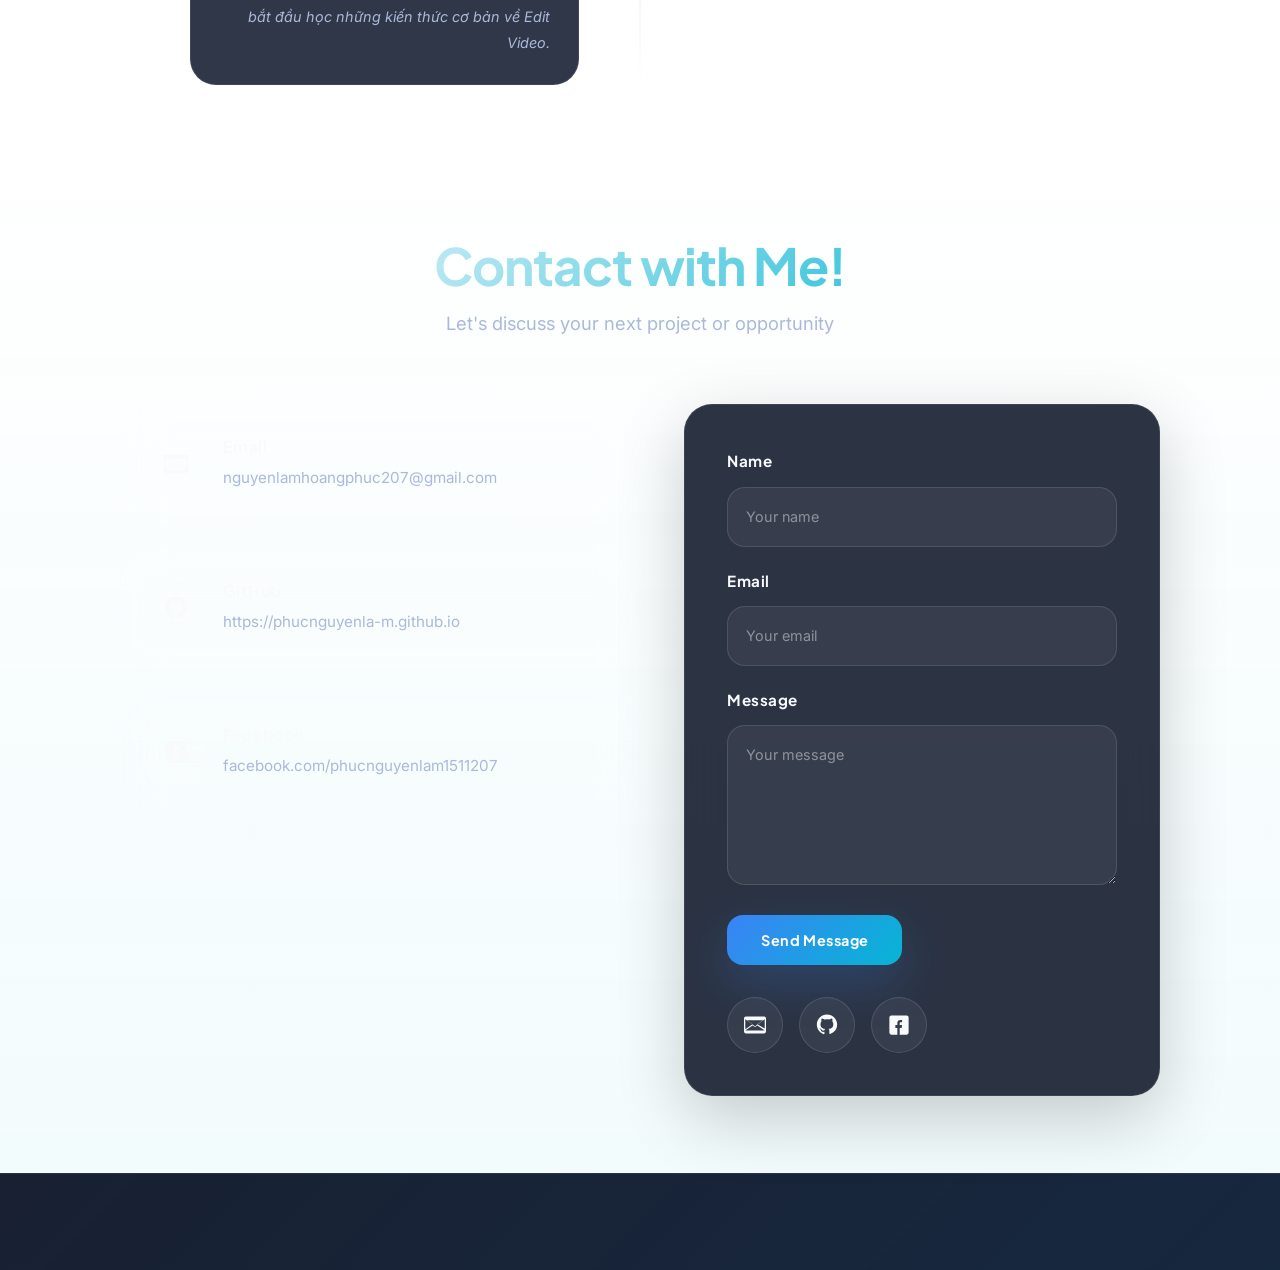
==== commit edb5ae27: "Add files via upload" ====
--- a/index.html
+++ b/index.html
@@ -40,7 +40,7 @@
     <section id="hero" class="hero">
         <div class="hero-content">
             <div class="hero-text">
-                <h1>Phúc Nguyễn Lâm - Portfolio</h1>
+                <h1>Phúc Nguyễn Lâm Portfolio</h1>
                 <p>Designing visuals. Building experiences. Learning every day.</p>
                 <div class="hero-buttons">
                     <button class="btn btn-primary" onclick="document.getElementById('projects').scrollIntoView()">View Projects</button>
@@ -150,8 +150,8 @@
                         <span class="tag">HTML/CSS/JS</span>
                     </div>
                     <div class="project-buttons">
-                        <button class="project-btn">Visit</button>
-                        <button class="project-btn">Details</button>
+                        <a href="https://dstudioart.vn/" target="_blank" class="project-btn">Visit</a>
+                        <a href="footerdes.html" target="_blank" class="project-btn">Details</a>
                     </div>
                 </div>
             </div>
--- a/style.css
+++ b/style.css
@@ -1,49 +1,41 @@
 :root {
     --bg-primary: #0F172A;
-    --bg-secondary: #1A2847;
-    --bg-tertiary: #233457;
+    --bg-secondary: #131B34;
+    --bg-tertiary: #192546;
+    --surface: rgba(15, 23, 42, 0.82);
+    --surface-strong: rgba(18, 27, 48, 0.94);
+    --surface-border: rgba(255, 255, 255, 0.08);
     --primary: #3B82F6;
     --secondary: #8B5CF6;
     --accent: #06B6D4;
     --text: #F8FAFC;
-    --text-secondary: #CBD5E1;
+    --text-secondary: #AAB9D9;
+    --text-muted: #8F9BB3;
     --glass: rgba(255, 255, 255, 0.08);
     --glass-light: rgba(255, 255, 255, 0.12);
     --border: rgba(255, 255, 255, 0.1);
-    
-    /* Typography System */
+    --shadow-soft: 0 24px 80px rgba(0, 0, 0, 0.24);
+    --shadow-subtle: 0 10px 30px rgba(0, 0, 0, 0.16);
     --font-display: 'Clash Display', 'Plus Jakarta Sans', sans-serif;
     --font-heading: 'Plus Jakarta Sans', 'Manrope', sans-serif;
     --font-body: 'Inter', 'Manrope', sans-serif;
     --font-mono: 'Manrope', monospace;
-    
-    /* Font Sizes with clamp for responsiveness */
     --text-xs: clamp(0.75rem, 1vw, 0.875rem);
-    --text-sm: clamp(0.875rem, 1.2vw, 0.95rem);
-    --text-base: clamp(0.95rem, 1.5vw, 1rem);
-    --text-lg: clamp(1.05rem, 1.8vw, 1.125rem);
-    --text-xl: clamp(1.125rem, 2vw, 1.25rem);
-    --text-2xl: clamp(1.25rem, 2.5vw, 1.5rem);
-    --text-3xl: clamp(1.5rem, 3vw, 1.875rem);
-    --text-4xl: clamp(1.875rem, 3.5vw, 2.25rem);
-    --text-5xl: clamp(2.25rem, 4.5vw, 3rem);
-    --text-6xl: clamp(2.5rem, 6vw, 3.5rem);
-    --text-7xl: clamp(3rem, 7vw, 4.5rem);
-    --text-8xl: clamp(3.5rem, 8vw, 5.625rem);
-    
-    /* Line Heights */
-    --lh-tight: 1.2;
+    --text-sm: clamp(0.9rem, 1.1vw, 1rem);
+    --text-base: clamp(1rem, 1.4vw, 1.04rem);
+    --text-lg: clamp(1.05rem, 1.8vw, 1.15rem);
+    --text-xl: clamp(1.2rem, 2.3vw, 1.3rem);
+    --text-2xl: clamp(1.4rem, 2.8vw, 1.75rem);
+    --text-3xl: clamp(1.8rem, 3.5vw, 2.4rem);
+    --text-4xl: clamp(2.4rem, 4.3vw, 3.2rem);
+    --text-5xl: clamp(3rem, 5.2vw, 4.2rem);
+    --lh-tight: 1.15;
     --lh-snug: 1.35;
-    --lh-normal: 1.5;
-    --lh-relaxed: 1.65;
-    --lh-loose: 1.8;
-    
-    /* Letter Spacing */
-    --ls-tight: -0.015em;
+    --lh-normal: 1.55;
+    --lh-relaxed: 1.8;
+    --ls-tight: -0.02em;
     --ls-normal: 0em;
-    --ls-wide: 0.025em;
-    --ls-wider: 0.05em;
-    --ls-widest: 0.1em;
+    --ls-wide: 0.03em;
 }
 
 * {
@@ -61,39 +53,51 @@
     font-size: var(--text-base);
     line-height: var(--lh-relaxed);
     font-weight: 400;
-    background: linear-gradient(135deg, var(--bg-primary) 0%, #1a2f5a 50%, var(--bg-primary) 100%);
+    color: var(--text);
+    min-height: 100vh;
+    overflow-x: hidden;
+    letter-spacing: var(--ls-normal);
+    background: radial-gradient(circle at 20% 15%, rgba(59, 130, 246, 0.16), transparent 22%),
+                radial-gradient(circle at 85% 12%, rgba(139, 92, 246, 0.1), transparent 14%),
+                linear-gradient(135deg, #09101d 0%, #0e1b36 45%, #121c2f 100%);
     background-attachment: fixed;
-    color: var(--text);
-    overflow-x: hidden;
-    position: relative;
-    letter-spacing: var(--ls-normal);
-}
-
-body::before {
+    position: relative;
+}
+
+body::before,
+body::after {
     content: '';
     position: fixed;
-    top: 0;
-    left: 0;
-    width: 100%;
-    height: 100%;
-    background: radial-gradient(circle 800px at 50% 0%, rgba(59, 130, 246, 0.1) 0%, transparent 100%);
+    inset: 0;
     pointer-events: none;
     z-index: 0;
+}
+
+body::before {
+    background: radial-gradient(circle at 35% 10%, rgba(96, 165, 250, 0.14), transparent 20%),
+                radial-gradient(circle at 75% 18%, rgba(56, 189, 248, 0.12), transparent 12%);
+}
+
+body::after {
+    background: radial-gradient(circle at 50% 35%, rgba(255,255,255,0.05), transparent 14%),
+                radial-gradient(circle at 82% 76%, rgba(139,92,246,0.05), transparent 10%);
+}
+
+::selection {
+    background: rgba(59, 130, 246, 0.24);
+    color: var(--text);
 }
 
 /* Loading Screen */
 .loading-screen {
     position: fixed;
-    top: 0;
-    left: 0;
-    width: 100%;
-    height: 100%;
-    background: var(--bg-primary);
+    inset: 0;
     display: flex;
     align-items: center;
     justify-content: center;
+    background: rgba(15, 23, 42, 0.98);
     z-index: 9999;
-    animation: fadeOut 0.6s ease-out 2s forwards;
+    animation: fadeOut 0.6s ease-out 1.8s forwards;
 }
 
 .loading-content {
@@ -101,37 +105,34 @@
 }
 
 .loading-logo {
-    width: 60px;
-    height: 60px;
-    margin: 0 auto 20px;
+    width: 66px;
+    height: 66px;
+    margin: 0 auto 18px;
     position: relative;
 }
 
 .loading-logo::before {
     content: '';
     position: absolute;
-    width: 100%;
-    height: 100%;
-    border: 3px solid var(--glass);
+    inset: 0;
+    border: 3px solid rgba(255, 255, 255, 0.14);
     border-radius: 50%;
-    animation: spin 3s linear infinite;
+    animation: spin 2.8s linear infinite;
 }
 
 .loading-logo::after {
     content: '';
     position: absolute;
-    width: 40%;
-    height: 40%;
+    inset: 18px;
     background: var(--primary);
-    top: 30%;
-    left: 30%;
     border-radius: 50%;
-    animation: pulse 2s ease-in-out infinite;
+    animation: pulse 1.8s ease-in-out infinite;
 }
 
 .loading-text {
-    font-size: 14px;
+    font-size: 0.95rem;
     color: var(--text-secondary);
+    letter-spacing: var(--ls-wide);
     animation: float 3s ease-in-out infinite;
 }
 
@@ -141,7 +142,7 @@
 
 @keyframes pulse {
     0%, 100% { transform: scale(1); opacity: 1; }
-    50% { transform: scale(1.2); opacity: 0.7; }
+    50% { transform: scale(1.18); opacity: 0.7; }
 }
 
 @keyframes fadeOut {
@@ -159,14 +160,13 @@
     top: 0;
     width: 100%;
     z-index: 1000;
-    backdrop-filter: blur(10px);
-    background: rgba(15, 23, 42, 0.7);
-    border-bottom: 1px solid var(--border);
-    padding: 16px 40px;
+    padding: clamp(0.9rem, 2vw, 1.2rem) clamp(1rem, 4vw, 3rem);
     display: flex;
     justify-content: space-between;
     align-items: center;
-    animation: slideDown 0.6s ease-out;
+    backdrop-filter: blur(16px);
+    background: rgba(15, 23, 42, 0.82);
+    border-bottom: 1px solid rgba(255, 255, 255, 0.08);
 }
 
 @keyframes slideDown {
@@ -182,19 +182,18 @@
 
 .nav-logo {
     font-family: var(--font-display);
-    font-size: clamp(20px, 2.5vw, 28px);
+    font-size: clamp(1.1rem, 2.5vw, 1.75rem);
     font-weight: 700;
     letter-spacing: var(--ls-wide);
     background: linear-gradient(135deg, var(--primary), var(--accent));
+    background-clip: text;
     -webkit-background-clip: text;
     -webkit-text-fill-color: transparent;
-    background-clip: text;
-    cursor: pointer;
 }
 
 .nav-links {
     display: flex;
-    gap: 40px;
+    gap: 34px;
     list-style: none;
 }
 
@@ -205,14 +204,14 @@
     font-weight: 500;
     font-size: var(--text-sm);
     letter-spacing: var(--ls-wide);
-    transition: color 0.3s ease;
+    transition: color 0.3s ease, transform 0.3s ease;
     position: relative;
 }
 
 .nav-links a::after {
     content: '';
     position: absolute;
-    bottom: -5px;
+    bottom: -8px;
     left: 0;
     width: 0;
     height: 2px;
@@ -222,6 +221,7 @@
 
 .nav-links a:hover {
     color: var(--text);
+    transform: translateY(-1px);
 }
 
 .nav-links a:hover::after {
@@ -236,11 +236,11 @@
 }
 
 .hamburger span {
-    width: 25px;
+    width: 26px;
     height: 2px;
     background: var(--text);
     transition: all 0.3s ease;
-    border-radius: 2px;
+    border-radius: 999px;
 }
 
 /* Hero Section */
@@ -249,97 +249,82 @@
     display: flex;
     align-items: center;
     justify-content: center;
-    padding: 100px 40px 40px;
+    padding: clamp(5rem, 8vw, 8rem) clamp(1.2rem, 4vw, 3rem) 4.5rem;
     position: relative;
     z-index: 1;
 }
 
 .hero-content {
     display: grid;
-    grid-template-columns: 1fr 1fr;
-    gap: 60px;
+    grid-template-columns: minmax(0, 1fr) minmax(420px, 1.05fr);
+    gap: clamp(2.5rem, 5vw, 5.5rem);
     align-items: center;
     max-width: 1400px;
+    width: 100%;
     margin: 0 auto;
-    width: 100%;
 }
 
 .hero-text h1 {
     font-family: var(--font-display);
-    font-size: var(--text-8xl);
-    font-weight: 700;
-    line-height: var(--lh-tight);
-    letter-spacing: var(--ls-tight);
-    margin-bottom: 20px;
-    background: linear-gradient(135deg, var(--text) 0%, var(--accent) 100%);
+    font-size: clamp(2.8rem, 5vw, 4.4rem);
+    font-weight: 700;
+    line-height: 0.98;
+    letter-spacing: -0.02em;
+    margin-bottom: 1.1rem;
+    background: linear-gradient(135deg, var(--text), var(--accent));
+    background-clip: text;
     -webkit-background-clip: text;
     -webkit-text-fill-color: transparent;
-    background-clip: text;
-    animation: slideInLeft 0.8s ease-out;
-}
-
-@keyframes slideInLeft {
-    from {
-        opacity: 0;
-        transform: translateX(-50px);
-    }
-    to {
-        opacity: 1;
-        transform: translateX(0);
-    }
 }
 
 .hero-text p {
     font-family: var(--font-body);
     font-size: var(--text-lg);
-    font-weight: 400;
     color: var(--text-secondary);
-    margin-bottom: 30px;
+    margin-bottom: 2rem;
+    max-width: 640px;
     line-height: var(--lh-relaxed);
-    letter-spacing: var(--ls-normal);
-    animation: slideInLeft 0.8s ease-out 0.1s both;
 }
 
 .hero-buttons {
     display: flex;
-    gap: 20px;
-    animation: slideInLeft 0.8s ease-out 0.2s both;
+    flex-wrap: wrap;
+    gap: 18px;
 }
 
 .btn {
     font-family: var(--font-heading);
-    padding: 16px 32px;
-    border-radius: 10px;
+    padding: 16px 34px;
+    border-radius: 16px;
     font-weight: 700;
     font-size: var(--text-sm);
     letter-spacing: var(--ls-wide);
     cursor: pointer;
     border: none;
     transition: all 0.3s ease;
-    position: relative;
-    overflow: hidden;
+    min-width: 160px;
 }
 
 .btn-primary {
+    color: white;
     background: linear-gradient(135deg, var(--primary), var(--accent));
-    color: white;
-    box-shadow: 0 10px 30px rgba(59, 130, 246, 0.3);
+    box-shadow: 0 18px 45px rgba(59, 130, 246, 0.22);
 }
 
 .btn-primary:hover {
     transform: translateY(-3px);
-    box-shadow: 0 15px 40px rgba(59, 130, 246, 0.4);
+    box-shadow: 0 22px 55px rgba(59, 130, 246, 0.28);
 }
 
 .btn-secondary {
-    background: var(--glass);
+    background: rgba(255, 255, 255, 0.08);
     color: var(--text);
-    border: 1px solid var(--border);
-    backdrop-filter: blur(10px);
+    border: 1px solid rgba(255,255,255,0.14);
+    backdrop-filter: blur(14px);
 }
 
 .btn-secondary:hover {
-    background: var(--glass-light);
+    background: rgba(255, 255, 255, 0.12);
     border-color: var(--primary);
     transform: translateY(-3px);
 }
@@ -363,19 +348,21 @@
 .image-wrapper {
     position: relative;
     width: 100%;
-    aspect-ratio: 1;
-    border-radius: 20px;
+    aspect-ratio: 1 / 1;
+    border-radius: 34px;
     overflow: hidden;
-    background: linear-gradient(135deg, var(--primary), var(--secondary));
-    box-shadow: 0 20px 60px rgba(59, 130, 246, 0.2);
+    background: linear-gradient(135deg, rgba(59, 130, 246, 0.18), rgba(139, 92, 246, 0.18));
+    box-shadow: 0 30px 90px rgba(0, 0, 0, 0.22);
+    border: 1px solid rgba(255,255,255,0.08);
 }
 
 .image-wrapper::before {
     content: '';
     position: absolute;
     inset: 0;
-    background: url('data:image/svg+xml,<svg xmlns="http://www.w3.org/2000/svg" viewBox="0 0 400 400"><defs><pattern id="grid" width="40" height="40" patternUnits="userSpaceOnUse"><path d="M 40 0 L 0 0 0 40" fill="none" stroke="rgba(255,255,255,0.1)" stroke-width="1"/></pattern></defs><rect width="400" height="400" fill="rgba(59,130,246,0.1)"/><rect width="400" height="400" fill="url(%23grid)"/></svg>');
-    animation: float 20s ease-in-out infinite;
+    background: url('data:image/svg+xml,<svg xmlns="http://www.w3.org/2000/svg" viewBox="0 0 400 400"><defs><pattern id="grid" width="40" height="40" patternUnits="userSpaceOnUse"><path d="M40 0 L0 0 0 40" fill="none" stroke="rgba(255,255,255,0.12)" stroke-width="1"/></pattern></defs><rect width="400" height="400" fill="rgba(59,130,246,0.07)"/><rect width="400" height="400" fill="url(%23grid)"/></svg>');
+    opacity: 0.55;
+    animation: float 18s ease-in-out infinite;
 }
 
 .image-placeholder {
@@ -385,43 +372,46 @@
     display: flex;
     align-items: center;
     justify-content: center;
-    font-size: 18px;
-    color: rgba(255, 255, 255, 0.5);
+    text-align: center;
+    font-size: 1rem;
+    color: rgba(255, 255, 255, 0.72);
     z-index: 1;
+    padding: 2rem;
+    line-height: 1.8;
 }
 
 /* About Section */
 .about {
-    padding: 100px 40px;
-    background: linear-gradient(180deg, transparent, rgba(139, 92, 246, 0.05));
-    position: relative;
-    z-index: 1;
+    padding: clamp(4rem, 6vw, 8rem) clamp(1.2rem, 4vw, 3rem);
+    background: linear-gradient(180deg, transparent, rgba(139, 92, 246, 0.06));
 }
 
 .section-header {
     text-align: center;
-    margin-bottom: 80px;
+    margin-bottom: clamp(2.5rem, 5vw, 4.5rem);
+    max-width: 860px;
+    margin-left: auto;
+    margin-right: auto;
 }
 
 .section-header h2 {
     font-family: var(--font-display);
-    font-size: var(--text-6xl);
-    font-weight: 700;
-    line-height: var(--lh-tight);
-    letter-spacing: var(--ls-tight);
-    margin-bottom: 15px;
+    font-size: clamp(2.2rem, 4vw, 3.4rem);
+    font-weight: 700;
+    line-height: 1.02;
+    letter-spacing: -0.02em;
+    margin-bottom: 1rem;
     background: linear-gradient(135deg, var(--text), var(--accent));
+    background-clip: text;
     -webkit-background-clip: text;
     -webkit-text-fill-color: transparent;
-    background-clip: text;
 }
 
 .section-header p {
     font-family: var(--font-body);
     font-size: var(--text-lg);
-    font-weight: 400;
     color: var(--text-secondary);
-    max-width: 600px;
+    max-width: 720px;
     margin: 0 auto;
     line-height: var(--lh-relaxed);
     letter-spacing: var(--ls-normal);
@@ -429,33 +419,33 @@
 
 .about-grid {
     display: grid;
-    grid-template-columns: repeat(2, 1fr);
-    gap: 40px;
+    grid-template-columns: repeat(2, minmax(0, 1fr));
+    gap: clamp(1.75rem, 2.5vw, 3rem);
     max-width: 1200px;
     margin: 0 auto;
 }
 
 .about-card {
-    background: var(--glass);
-    border: 1px solid var(--border);
-    backdrop-filter: blur(10px);
-    padding: 40px;
-    border-radius: 16px;
-    transition: all 0.3s ease;
+    background: rgba(15, 23, 42, 0.86);
+    border: 1px solid rgba(255,255,255,0.08);
+    backdrop-filter: blur(18px);
+    padding: clamp(2rem, 2vw, 2.75rem);
+    border-radius: 28px;
+    transition: transform 0.35s ease, border-color 0.35s ease, background 0.35s ease;
 }
 
 .about-card:hover {
-    background: var(--glass-light);
-    border-color: var(--primary);
-    transform: translateY(-5px);
+    background: rgba(255, 255, 255, 0.08);
+    border-color: rgba(59, 130, 246, 0.4);
+    transform: translateY(-6px);
 }
 
 .about-card h3 {
     font-family: var(--font-heading);
-    font-size: var(--text-2xl);
+    font-size: 1.45rem;
     font-weight: 700;
     letter-spacing: var(--ls-wide);
-    margin-bottom: 15px;
+    margin-bottom: 1rem;
     color: var(--accent);
     line-height: var(--lh-snug);
 }
@@ -470,26 +460,24 @@
 
 /* Expertise Section */
 .expertise {
-    padding: 100px 40px;
-    position: relative;
-    z-index: 1;
+    padding: clamp(4rem, 6vw, 8rem) clamp(1.2rem, 4vw, 3rem);
 }
 
 .expertise-grid {
     display: grid;
-    grid-template-columns: repeat(3, 1fr);
-    gap: 30px;
+    grid-template-columns: repeat(3, minmax(0, 1fr));
+    gap: clamp(1.75rem, 2.5vw, 3rem);
     max-width: 1400px;
     margin: 0 auto;
 }
 
 .expertise-card {
-    background: var(--glass);
-    border: 1px solid var(--border);
-    backdrop-filter: blur(10px);
-    padding: 40px;
-    border-radius: 16px;
-    transition: all 0.3s ease;
+    background: rgba(15, 23, 42, 0.86);
+    border: 1px solid rgba(255,255,255,0.08);
+    backdrop-filter: blur(18px);
+    padding: clamp(2rem, 2vw, 2.5rem);
+    border-radius: 28px;
+    transition: transform 0.35s ease, border-color 0.35s ease, background 0.35s ease;
     position: relative;
     overflow: hidden;
 }
@@ -497,106 +485,99 @@
 .expertise-card::before {
     content: '';
     position: absolute;
-    top: -50%;
-    right: -50%;
-    width: 200px;
-    height: 200px;
-    background: radial-gradient(circle, rgba(59, 130, 246, 0.2), transparent);
+    top: -40%;
+    right: -40%;
+    width: 180px;
+    height: 180px;
+    background: radial-gradient(circle, rgba(59, 130, 246, 0.18), transparent 55%);
     border-radius: 50%;
-    transition: all 0.3s ease;
+    transition: transform 0.35s ease;
 }
 
 .expertise-card:hover {
-    background: var(--glass-light);
-    border-color: var(--primary);
-    transform: translateY(-10px);
+    background: rgba(255, 255, 255, 0.08);
+    border-color: rgba(59, 130, 246, 0.4);
+    transform: translateY(-8px);
 }
 
 .expertise-card:hover::before {
-    top: -20%;
-    right: -20%;
+    transform: translate(-8px, 8px);
 }
 
 .expertise-icon {
-    font-size: 40px;
-    margin-bottom: 20px;
+    font-size: 2.3rem;
+    margin-bottom: 1.35rem;
 }
 
 .expertise-card h3 {
     font-family: var(--font-heading);
-    font-size: var(--text-2xl);
+    font-size: 1.6rem;
     font-weight: 700;
     letter-spacing: var(--ls-wide);
-    margin-bottom: 20px;
+    margin-bottom: 1.15rem;
     color: var(--text);
-    position: relative;
-    z-index: 1;
     line-height: var(--lh-snug);
 }
 
 .expertise-skills {
     list-style: none;
-    position: relative;
-    z-index: 1;
+    padding-left: 0;
 }
 
 .expertise-skills li {
     font-family: var(--font-body);
     font-size: var(--text-sm);
     color: var(--text-secondary);
-    margin-bottom: 12px;
-    padding-left: 20px;
+    margin-bottom: 0.95rem;
+    padding-left: 24px;
     position: relative;
     line-height: var(--lh-relaxed);
-    letter-spacing: var(--ls-normal);
 }
 
 .expertise-skills li::before {
     content: '→';
     position: absolute;
     left: 0;
+    top: 0.05rem;
     color: var(--accent);
     font-weight: 700;
 }
 
 /* Projects Section */
 .projects {
-    padding: 100px 40px;
+    padding: clamp(4rem, 6vw, 8rem) clamp(1.2rem, 4vw, 3rem);
     background: linear-gradient(180deg, rgba(59, 130, 246, 0.05), transparent);
-    position: relative;
-    z-index: 1;
 }
 
 .projects-grid {
     display: grid;
-    grid-template-columns: repeat(3, 1fr);
-    gap: 30px;
+    grid-template-columns: repeat(3, minmax(0, 1fr));
+    gap: clamp(1.75rem, 3vw, 3rem);
     max-width: 1400px;
     margin: 0 auto;
 }
 
 .project-card {
-    background: var(--glass);
-    border: 1px solid var(--border);
-    backdrop-filter: blur(10px);
-    border-radius: 16px;
+    background: rgba(15, 23, 42, 0.86);
+    border: 1px solid rgba(255,255,255,0.08);
+    backdrop-filter: blur(18px);
+    border-radius: 28px;
     overflow: hidden;
-    transition: all 0.3s ease;
-    position: relative;
-    group: card;
+    transition: transform 0.35s ease, border-color 0.35s ease, background 0.35s ease;
+    position: relative;
 }
 
 .project-card:hover {
-    background: var(--glass-light);
-    border-color: var(--primary);
-    transform: translateY(-10px);
+    background: rgba(255, 255, 255, 0.08);
+    border-color: rgba(59, 130, 246, 0.4);
+    transform: translateY(-8px);
 }
 
 .project-image {
     position: relative;
     width: 100%;
-    aspect-ratio: 16/10;
-    background: linear-gradient(135deg, var(--secondary), var(--accent));
+    aspect-ratio: 16 / 10;
+    background: linear-gradient(135deg, rgba(139,92,246,0.95), rgba(59,130,246,0.95));
     display: flex;
     align-items: center;
     justify-content: center;
@@ -607,102 +588,107 @@
     content: '';
     position: absolute;
     inset: 0;
-    background: url('data:image/svg+xml,<svg xmlns="http://www.w3.org/2000/svg" viewBox="0 0 200 200"><circle cx="50" cy="50" r="30" fill="rgba(255,255,255,0.1)"/><circle cx="150" cy="150" r="40" fill="rgba(255,255,255,0.05)"/></svg>');
-    animation: float 15s ease-in-out infinite;
+    background: url('data:image/svg+xml,<svg xmlns="http://www.w3.org/2000/svg" viewBox="0 0 200 200"><circle cx="50" cy="50" r="30" fill="rgba(255,255,255,0.08)"/><circle cx="150" cy="150" r="40" fill="rgba(255,255,255,0.04)"/></svg>');
+    opacity: 0.55;
+    animation: float 16s ease-in-out infinite;
 }
 
 .project-label {
     position: absolute;
     top: 20px;
     right: 20px;
-    background: var(--primary);
+    background: rgba(255,255,255,0.08);
     color: white;
-    padding: 8px 16px;
-    border-radius: 20px;
-    font-size: 12px;
+    padding: 0.65rem 1rem;
+    border-radius: 999px;
+    font-size: 0.82rem;
     font-weight: 600;
+    letter-spacing: 0.06em;
+    text-transform: uppercase;
     z-index: 2;
 }
 
 .project-content {
-    padding: 25px;
+    padding: clamp(1.6rem, 2vw, 2.2rem);
 }
 
 .project-card h3 {
     font-family: var(--font-heading);
-    font-size: var(--text-2xl);
+    font-size: 1.5rem;
     font-weight: 700;
     letter-spacing: var(--ls-wide);
-    margin-bottom: 12px;
+    margin-bottom: 0.85rem;
     color: var(--text);
-    line-height: var(--lh-snug);
+    line-height: 1.2;
 }
 
 .project-card p {
     font-family: var(--font-body);
     color: var(--text-secondary);
-    margin-bottom: 20px;
-    font-size: var(--text-xs);
+    margin-bottom: 1.5rem;
+    font-size: var(--text-sm);
     line-height: var(--lh-relaxed);
-    letter-spacing: var(--ls-normal);
 }
 
 .project-tags {
     display: flex;
     flex-wrap: wrap;
-    gap: 10px;
-    margin-bottom: 20px;
+    gap: 0.75rem;
+    margin-bottom: 1.5rem;
 }
 
 .tag {
     font-family: var(--font-heading);
-    display: inline-block;
-    background: rgba(59, 130, 246, 0.2);
+    display: inline-flex;
+    align-items: center;
+    justify-content: center;
+    background: rgba(59, 130, 246, 0.18);
     color: var(--primary);
-    padding: 6px 12px;
-    border-radius: 6px;
-    font-size: var(--text-xs);
+    padding: 0.55rem 0.9rem;
+    border-radius: 999px;
+    font-size: 0.78rem;
     font-weight: 600;
-    letter-spacing: var(--ls-wide);
+    letter-spacing: 0.05em;
 }
 
 .project-buttons {
-    display: flex;
-    gap: 12px;
+    display: grid;
+    grid-template-columns: repeat(2, minmax(0, 1fr));
+    gap: 0.85rem;
 }
 
 .project-btn {
     font-family: var(--font-heading);
-    flex: 1;
-    padding: 10px 16px;
-    border: 1px solid var(--border);
-    background: transparent;
+    padding: 0.95rem 1rem;
+    border: 1px solid rgba(255,255,255,0.1);
+    background: rgba(255,255,255,0.05);
     color: var(--text);
-    border-radius: 8px;
+    border-radius: 16px;
     cursor: pointer;
     font-weight: 700;
-    font-size: var(--text-xs);
+    font-size: 0.82rem;
     letter-spacing: var(--ls-wide);
-    transition: all 0.3s ease;
+    transition: transform 0.3s ease, background 0.3s ease, border-color 0.3s ease;
 }
 
 .project-btn:hover {
     background: var(--primary);
     border-color: var(--primary);
     color: white;
+    transform: translateY(-2px);
 }
 
 /* Experience Section */
 .experience {
-    padding: 100px 40px;
-    position: relative;
-    z-index: 1;
+    padding: clamp(4rem, 6vw, 8rem) clamp(1.2rem, 4vw, 3rem);
 }
 
 .timeline {
-    max-width: 800px;
+    max-width: 900px;
     margin: 0 auto;
     position: relative;
+    display: grid;
+    gap: clamp(2rem, 2.5vw, 3rem);
 }
 
 .timeline::before {
@@ -713,23 +699,25 @@
     bottom: 0;
     width: 2px;
     background: linear-gradient(to bottom, var(--primary), var(--secondary), transparent);
-    transform: translateX(-1px);
+    transform: translateX(-50%);
 }
 
 .timeline-item {
-    margin-bottom: 50px;
     display: grid;
-    grid-template-columns: 1fr 60px 1fr;
+    grid-template-columns: 1fr 62px 1fr;
     gap: 30px;
-    align-items: center;
+    align-items: flex-start;
+    position: relative;
+}
+
+.timeline-item:nth-child(odd) .timeline-content {
+    grid-column: 1 / 2;
+    text-align: right;
 }
 
 .timeline-item:nth-child(even) .timeline-content {
-    grid-column: 1;
-}
-
-.timeline-item:nth-child(odd) .timeline-content {
-    grid-column: 3;
+    grid-column: 3 / 4;
+    text-align: left;
 }
 
 .timeline-dot {
@@ -740,104 +728,103 @@
     border-radius: 50%;
     position: absolute;
     left: 50%;
+    top: 20px;
     transform: translateX(-50%);
-    box-shadow: 0 0 0 4px var(--bg-primary), 0 0 20px rgba(59, 130, 246, 0.5);
+    box-shadow: 0 0 0 4px var(--bg-primary), 0 0 20px rgba(59, 130, 246, 0.45);
 }
 
 .timeline-content {
-    background: var(--glass);
-    border: 1px solid var(--border);
-    backdrop-filter: blur(10px);
-    padding: 25px;
-    border-radius: 12px;
-    transition: all 0.3s ease;
+    background: rgba(15, 23, 42, 0.86);
+    border: 1px solid rgba(255,255,255,0.08);
+    backdrop-filter: blur(18px);
+    padding: clamp(1.75rem, 2vw, 2.4rem);
+    border-radius: 26px;
+    transition: transform 0.3s ease, border-color 0.3s ease, background 0.3s ease;
 }
 
 .timeline-content:hover {
-    background: var(--glass-light);
-    border-color: var(--primary);
-    transform: scale(1.05);
+    background: rgba(255,255,255,0.08);
+    border-color: rgba(59,130,246,0.4);
+    transform: translateY(-4px);
 }
 
 .timeline-year {
     font-family: var(--font-heading);
     color: var(--primary);
     font-weight: 700;
-    font-size: var(--text-xs);
+    font-size: 0.8rem;
     letter-spacing: var(--ls-widest);
     text-transform: uppercase;
-    margin-bottom: 8px;
+    margin-bottom: 0.9rem;
 }
 
 .timeline-content h3 {
     font-family: var(--font-heading);
-    font-size: var(--text-xl);
+    font-size: 1.5rem;
     font-weight: 700;
     letter-spacing: var(--ls-wide);
-    margin-bottom: 8px;
+    margin-bottom: 0.85rem;
     color: var(--text);
-    line-height: var(--lh-snug);
+    line-height: 1.2;
 }
 
 .timeline-content p {
     font-family: var(--font-body);
     color: var(--text-secondary);
-    font-size: var(--text-xs);
+    font-size: var(--text-sm);
     line-height: var(--lh-relaxed);
     letter-spacing: var(--ls-normal);
 }
 
 /* Contact Section */
 .contact {
-    padding: 100px 40px;
+    padding: clamp(4rem, 6vw, 8rem) clamp(1.2rem, 4vw, 3rem);
     background: linear-gradient(180deg, transparent, rgba(6, 182, 212, 0.05));
-    position: relative;
-    z-index: 1;
 }
 
 .contact-container {
-    max-width: 1000px;
+    max-width: 1040px;
     margin: 0 auto;
 }
 
 .contact-grid {
     display: grid;
-    grid-template-columns: 1fr 1fr;
-    gap: 60px;
+    grid-template-columns: 1.05fr 0.95fr;
+    gap: clamp(2rem, 3vw, 3.5rem);
     align-items: start;
 }
 
 .contact-panel {
     display: grid;
-    gap: 24px;
+    gap: 1.5rem;
 }
 
 .contact-card {
     display: flex;
     gap: 18px;
     align-items: center;
-    padding: 28px 24px;
-    border-radius: 22px;
-    border: 1px solid rgba(255, 255, 255, 0.08);
-    background: rgba(255, 255, 255, 0.05);
+    padding: 30px 26px;
+    border-radius: 26px;
+    border: 1px solid rgba(255,255,255,0.08);
+    background: rgba(255,255,255,0.05);
     backdrop-filter: blur(20px);
     transition: transform 0.3s ease, border-color 0.3s ease, background 0.3s ease;
 }
 
 .contact-card:hover {
     transform: translateY(-6px);
-    border-color: rgba(59, 130, 246, 0.45);
-    background: rgba(255, 255, 255, 0.12);
+    border-color: rgba(59,130,246,0.45);
+    background: rgba(255,255,255,0.12);
 }
 
 .contact-card-icon {
-    width: 56px;
-    height: 56px;
-    border-radius: 18px;
+    width: 58px;
+    height: 58px;
+    border-radius: 20px;
     display: grid;
     place-items: center;
-    background: rgba(255, 255, 255, 0.08);
-    border: 1px solid rgba(255, 255, 255, 0.12);
+    background: rgba(255,255,255,0.08);
+    border: 1px solid rgba(255,255,255,0.12);
     flex-shrink: 0;
 }
 
@@ -849,19 +836,19 @@
 
 .contact-card-content h4 {
     font-family: var(--font-heading);
-    margin-bottom: 6px;
-    font-size: var(--text-lg);
+    margin-bottom: 0.45rem;
+    font-size: 1rem;
     color: var(--text);
     font-weight: 700;
     letter-spacing: var(--ls-wide);
-    line-height: var(--lh-snug);
+    line-height: 1.2;
 }
 
 .contact-card-content p,
 .contact-card-content a {
     font-family: var(--font-body);
     color: var(--text-secondary);
-    font-size: var(--text-xs);
+    font-size: 0.95rem;
     line-height: var(--lh-relaxed);
     letter-spacing: var(--ls-normal);
     text-decoration: none;
@@ -872,25 +859,25 @@
 }
 
 .contact-form {
-    background: var(--glass);
-    border: 1px solid var(--border);
-    backdrop-filter: blur(10px);
-    padding: 40px;
-    border-radius: 24px;
-    box-shadow: 0 20px 60px rgba(0, 0, 0, 0.25);
+    background: rgba(15, 23, 42, 0.88);
+    border: 1px solid rgba(255,255,255,0.08);
+    backdrop-filter: blur(18px);
+    padding: 42px;
+    border-radius: 28px;
+    box-shadow: 0 22px 68px rgba(0,0,0,0.20);
 }
 
 .form-group {
-    margin-bottom: 20px;
+    margin-bottom: 1.25rem;
 }
 
 .form-group label {
     font-family: var(--font-heading);
     display: block;
-    margin-bottom: 10px;
+    margin-bottom: 0.75rem;
     color: var(--text);
     font-weight: 700;
-    font-size: var(--text-sm);
+    font-size: 0.95rem;
     letter-spacing: var(--ls-wide);
 }
 
@@ -898,10 +885,10 @@
 .form-group textarea {
     font-family: var(--font-body);
     width: 100%;
-    padding: 14px 18px;
-    background: rgba(255, 255, 255, 0.05);
-    border: 1px solid rgba(255, 255, 255, 0.12);
-    border-radius: 14px;
+    padding: 16px 18px;
+    background: rgba(255,255,255,0.05);
+    border: 1px solid rgba(255,255,255,0.12);
+    border-radius: 18px;
     color: var(--text);
     font-size: var(--text-sm);
     line-height: var(--lh-relaxed);
@@ -911,24 +898,24 @@
 
 .form-group input::placeholder,
 .form-group textarea::placeholder {
-    color: rgba(255, 255, 255, 0.4);
+    color: rgba(255,255,255,0.44);
 }
 
 .form-group input:focus,
 .form-group textarea:focus {
     outline: none;
-    background: rgba(255, 255, 255, 0.12);
+    background: rgba(255,255,255,0.12);
     border-color: var(--primary);
-    box-shadow: 0 0 0 4px rgba(59, 130, 246, 0.08);
+    box-shadow: 0 0 0 4px rgba(59,130,246,0.08);
 }
 
 .form-group textarea {
     resize: vertical;
-    min-height: 140px;
+    min-height: 160px;
 }
 
 .contact-footer {
-    margin-top: 34px;
+    margin-top: 2rem;
     display: flex;
     gap: 16px;
     flex-wrap: wrap;
@@ -940,8 +927,8 @@
     border-radius: 50%;
     display: grid;
     place-items: center;
-    background: rgba(255, 255, 255, 0.05);
-    border: 1px solid rgba(255, 255, 255, 0.12);
+    background: rgba(255,255,255,0.05);
+    border: 1px solid rgba(255,255,255,0.12);
     color: var(--text);
     transition: all 0.3s ease;
     text-decoration: none;
@@ -949,10 +936,9 @@
 
 .social-button:hover {
     transform: translateY(-4px);
-    background: rgba(59, 130, 246, 0.25);
-    border-color: rgba(59, 130, 246, 0.55);
-    color: var(--text);
-    box-shadow: 0 16px 35px rgba(59, 130, 246, 0.22);
+    background: rgba(59,130,246,0.25);
+    border-color: rgba(59,130,246,0.55);
+    box-shadow: 0 16px 35px rgba(59,130,246,0.22);
 }
 
 .social-button svg {
@@ -963,20 +949,25 @@
 
 /* Footer */
 footer {
-    background: var(--bg-secondary);
-    border-top: 1px solid var(--border);
-    padding: 40px;
+    background: linear-gradient(135deg, rgba(15,23,42,0.96), rgba(18,36,59,0.98));
+    border-top: 1px solid rgba(255,255,255,0.08);
+    padding: clamp(2rem, 4vw, 3rem) clamp(1.2rem, 4vw, 3rem);
     text-align: center;
-    color: var(--text-secondary);
-    position: relative;
-    z-index: 1;
+    color: rgba(203,213,225,0.78);
+}
+
+footer p {
+    margin: 0 auto;
+    max-width: 720px;
+    line-height: var(--lh-relaxed);
+    letter-spacing: var(--ls-normal);
 }
 
 /* Scroll Reveal Animation */
 .reveal {
     opacity: 0;
-    transform: translateY(50px);
-    transition: all 0.6s ease-out;
+    transform: translateY(40px);
+    transition: opacity 0.6s ease-out, transform 0.6s ease-out;
 }
 
 .reveal.active {
@@ -986,32 +977,25 @@
 
 /* Mobile Responsive */
 @media (max-width: 1024px) {
-    .expertise-grid {
-        grid-template-columns: repeat(2, 1fr);
-    }
-
+    .expertise-grid,
     .projects-grid {
-        grid-template-columns: repeat(2, 1fr);
-    }
-
-    .about-grid {
+        grid-template-columns: repeat(2, minmax(0, 1fr));
+    }
+
+    .about-grid,
+    .contact-grid {
         grid-template-columns: 1fr;
     }
 
     .hero-content {
         grid-template-columns: 1fr;
-        gap: 40px;
-    }
-
-    .contact-grid {
-        grid-template-columns: 1fr;
-        gap: 40px;
+        gap: 3rem;
     }
 }
 
 @media (max-width: 768px) {
     nav {
-        padding: 16px 20px;
+        padding: 1rem 1.2rem;
     }
 
     .nav-links {
@@ -1026,22 +1010,22 @@
         display: flex;
         flex-direction: column;
         position: absolute;
-        top: 60px;
+        top: 70px;
         left: 0;
         right: 0;
-        background: rgba(15, 23, 42, 0.95);
-        backdrop-filter: blur(10px);
-        padding: 20px;
-        gap: 15px;
-        border-bottom: 1px solid var(--border);
+        background: rgba(15,23,42,0.98);
+        backdrop-filter: blur(16px);
+        padding: 18px 20px;
+        gap: 14px;
+        border-bottom: 1px solid rgba(255,255,255,0.08);
     }
 
     .hero {
-        padding: 80px 20px 20px;
+        padding-top: 6rem;
     }
 
     .hero-text h1 {
-        font-size: 25px;
+        font-size: 2.5rem;
     }
 
     .hero-buttons {
@@ -1053,15 +1037,7 @@
     }
 
     .section-header h2 {
-        font-size: 28px;
-    }
-
-    .expertise-grid {
-        grid-template-columns: 1fr;
-    }
-
-    .projects-grid {
-        grid-template-columns: 1fr;
+        font-size: 2rem;
     }
 
     .timeline::before {
@@ -1070,52 +1046,57 @@
 
     .timeline-item {
         grid-template-columns: 1fr;
-        gap: 15px;
-    }
-
-    .timeline-item .timeline-content,
-    .timeline-item:nth-child(even) .timeline-content,
-    .timeline-item:nth-child(odd) .timeline-content {
+        gap: 1.5rem;
+    }
+
+    .timeline-item:nth-child(odd) .timeline-content,
+    .timeline-item:nth-child(even) .timeline-content {
         grid-column: 1;
+        text-align: left;
     }
 
     .timeline-dot {
         left: 0;
-        transform: translateX(-50%);
-        top: 25px;
+        transform: translateX(0);
+        top: 18px;
     }
 
     .contact-form {
-        padding: 25px;
-    }
-
-    nav {
-        justify-content: space-between;
+        padding: 30px;
     }
 }
 
 @media (max-width: 480px) {
     .hero-text h1 {
-        font-size: 24px;
+        font-size: 2rem;
     }
 
     .section-header h2 {
-        font-size: 24px;
+        font-size: 1.75rem;
     }
 
     .about-card,
     .expertise-card,
     .project-card,
     .contact-form {
-        padding: 20px;
+        padding: 1.4rem;
     }
 
     .btn {
-        padding: 14px 24px;
-        font-size: 14px;
-    }
-}
+        padding: 14px 22px;
+        font-size: 0.95rem;
+    }
+
+    .project-buttons {
+        grid-template-columns: 1fr;
+    }
+}
+
 .vietnamese-text {
     font-family: 'Plus Jakarta Sans', sans-serif;
     font-style: italic;
+}
+.project-btn{
+    text-decoration: none;
+    text-align: center;
 }
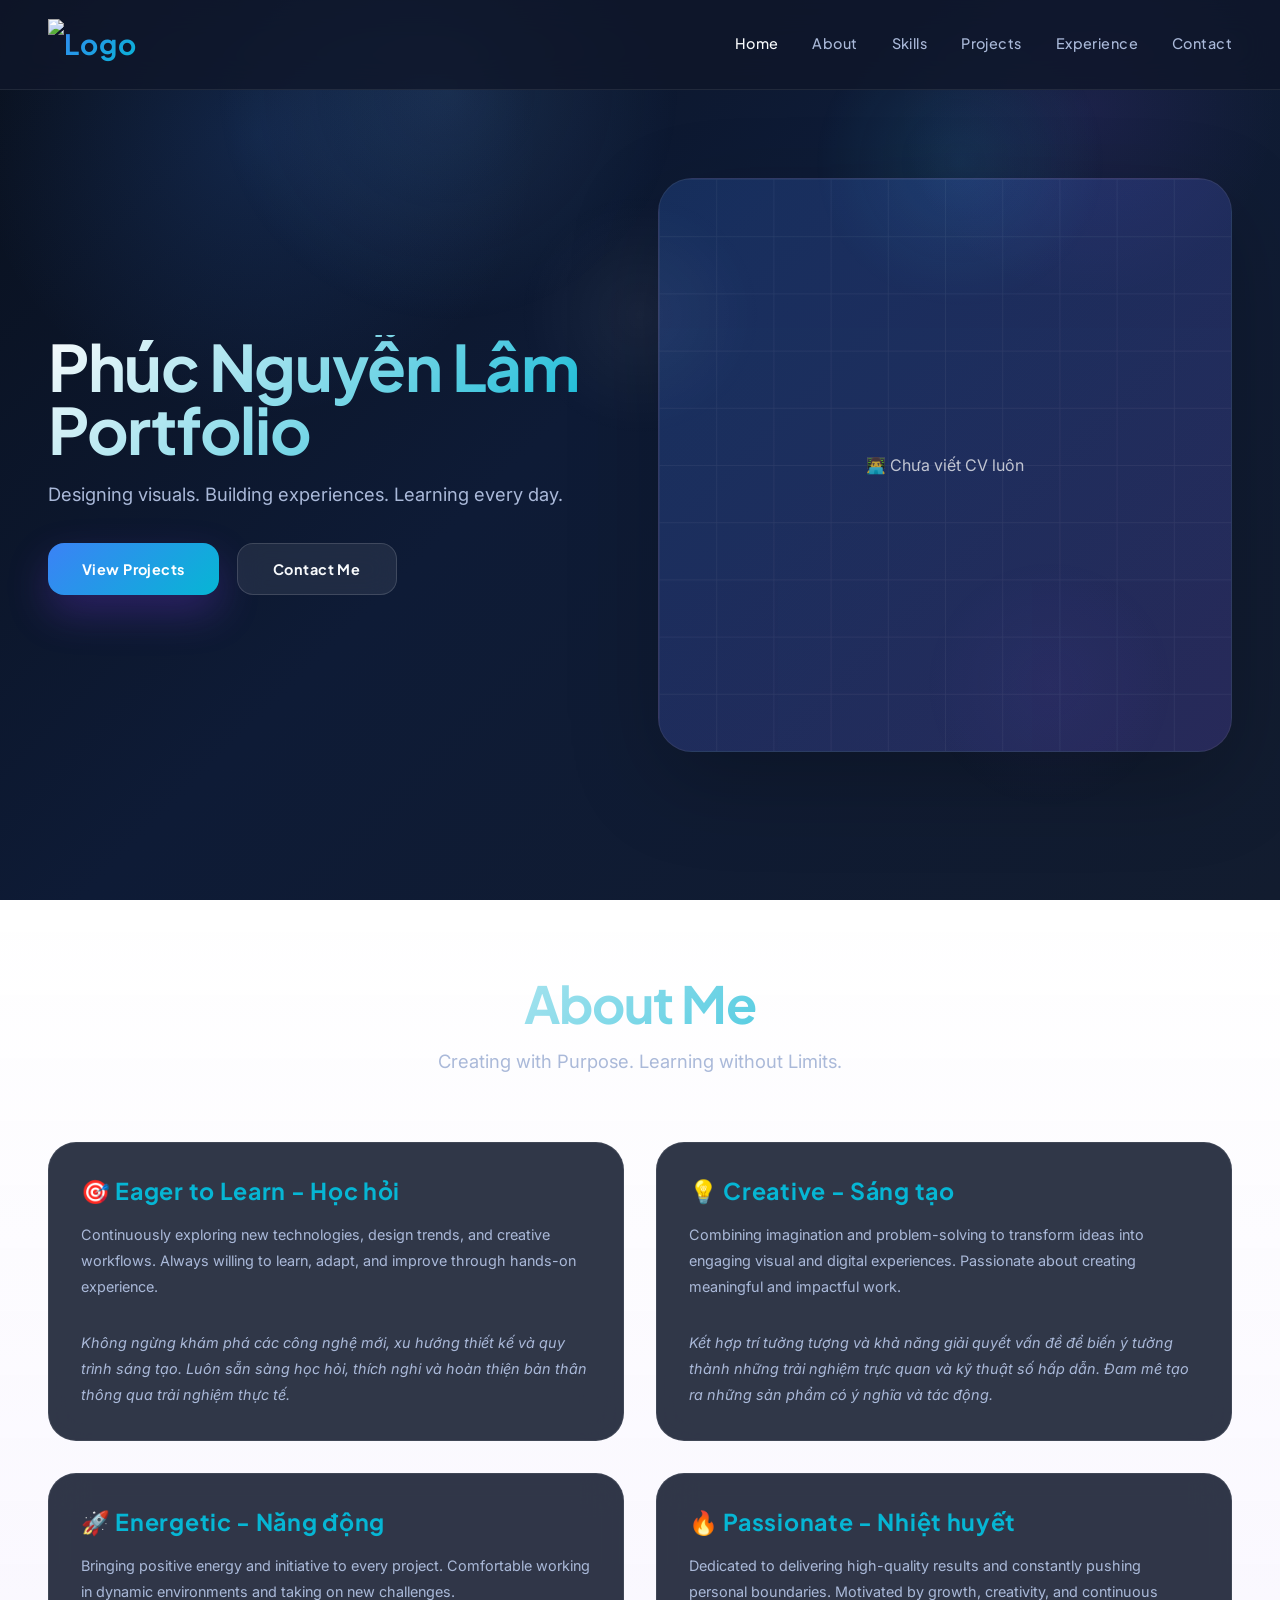
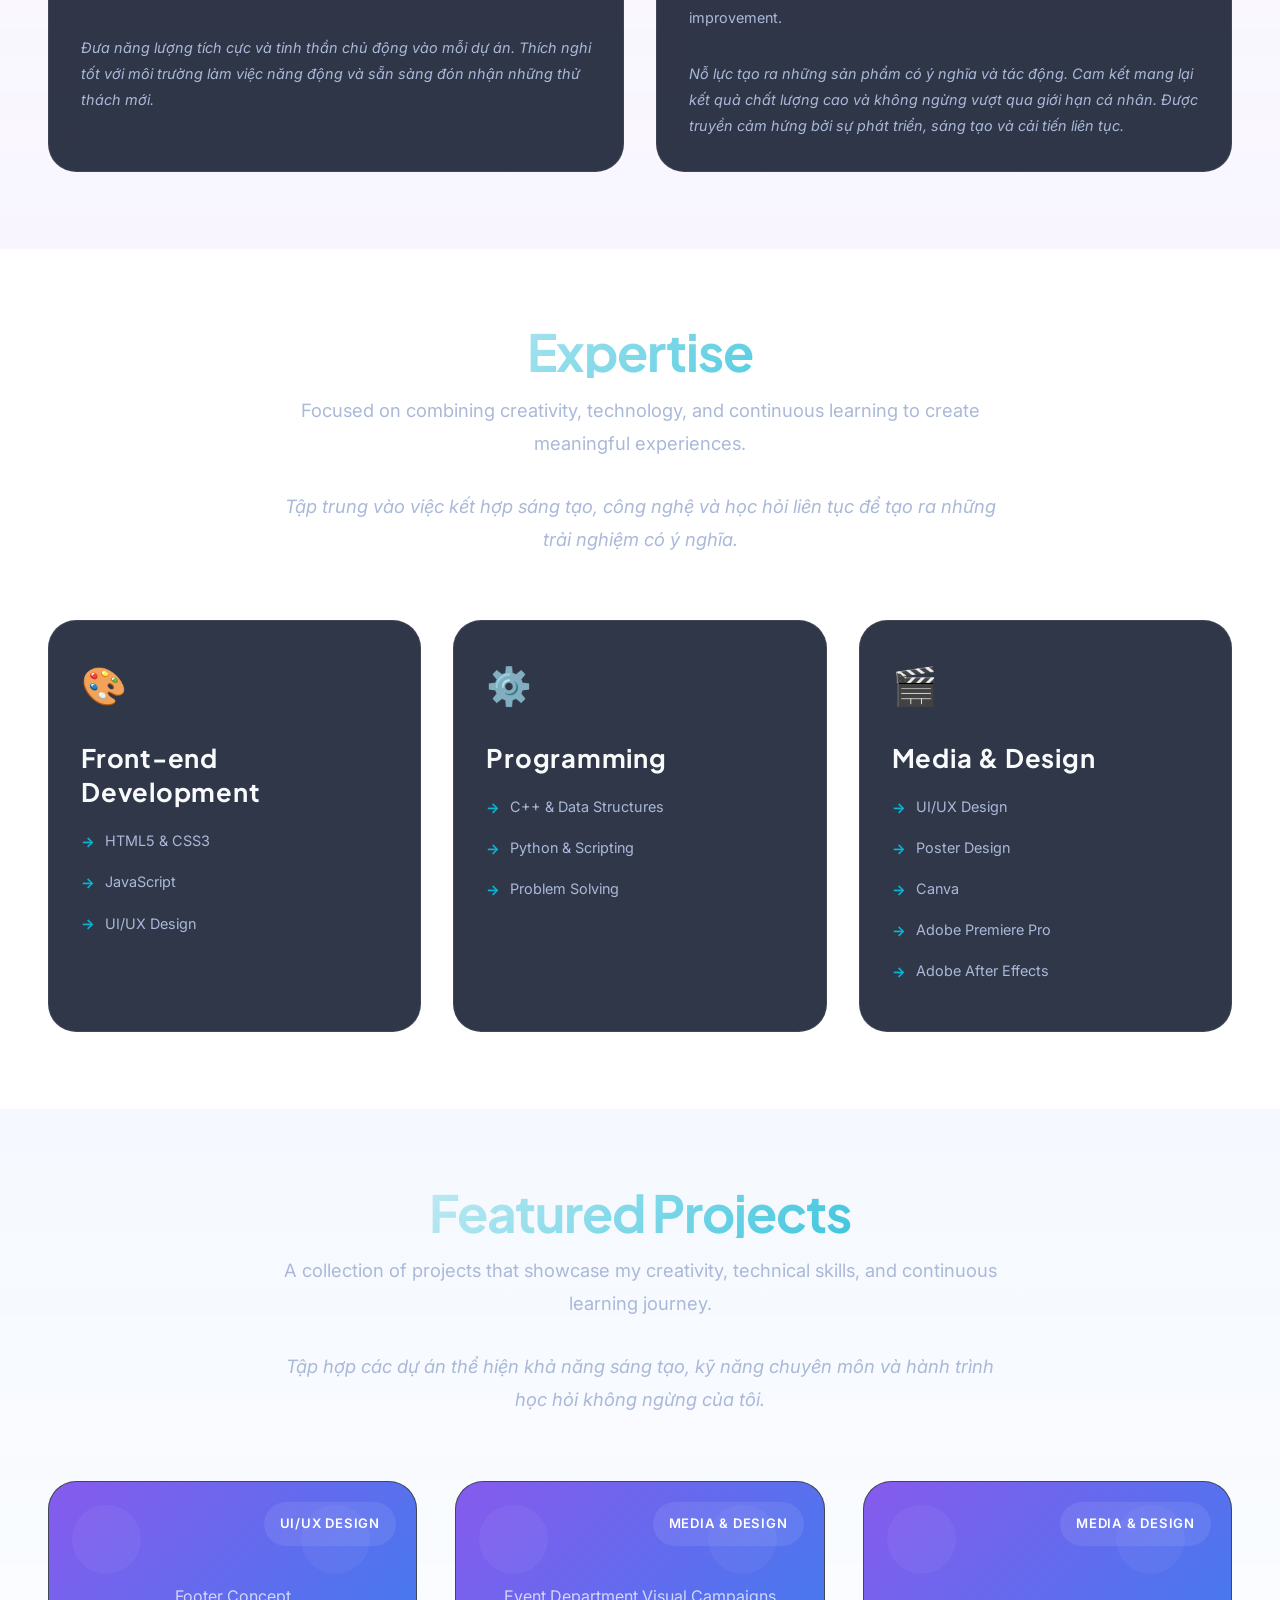
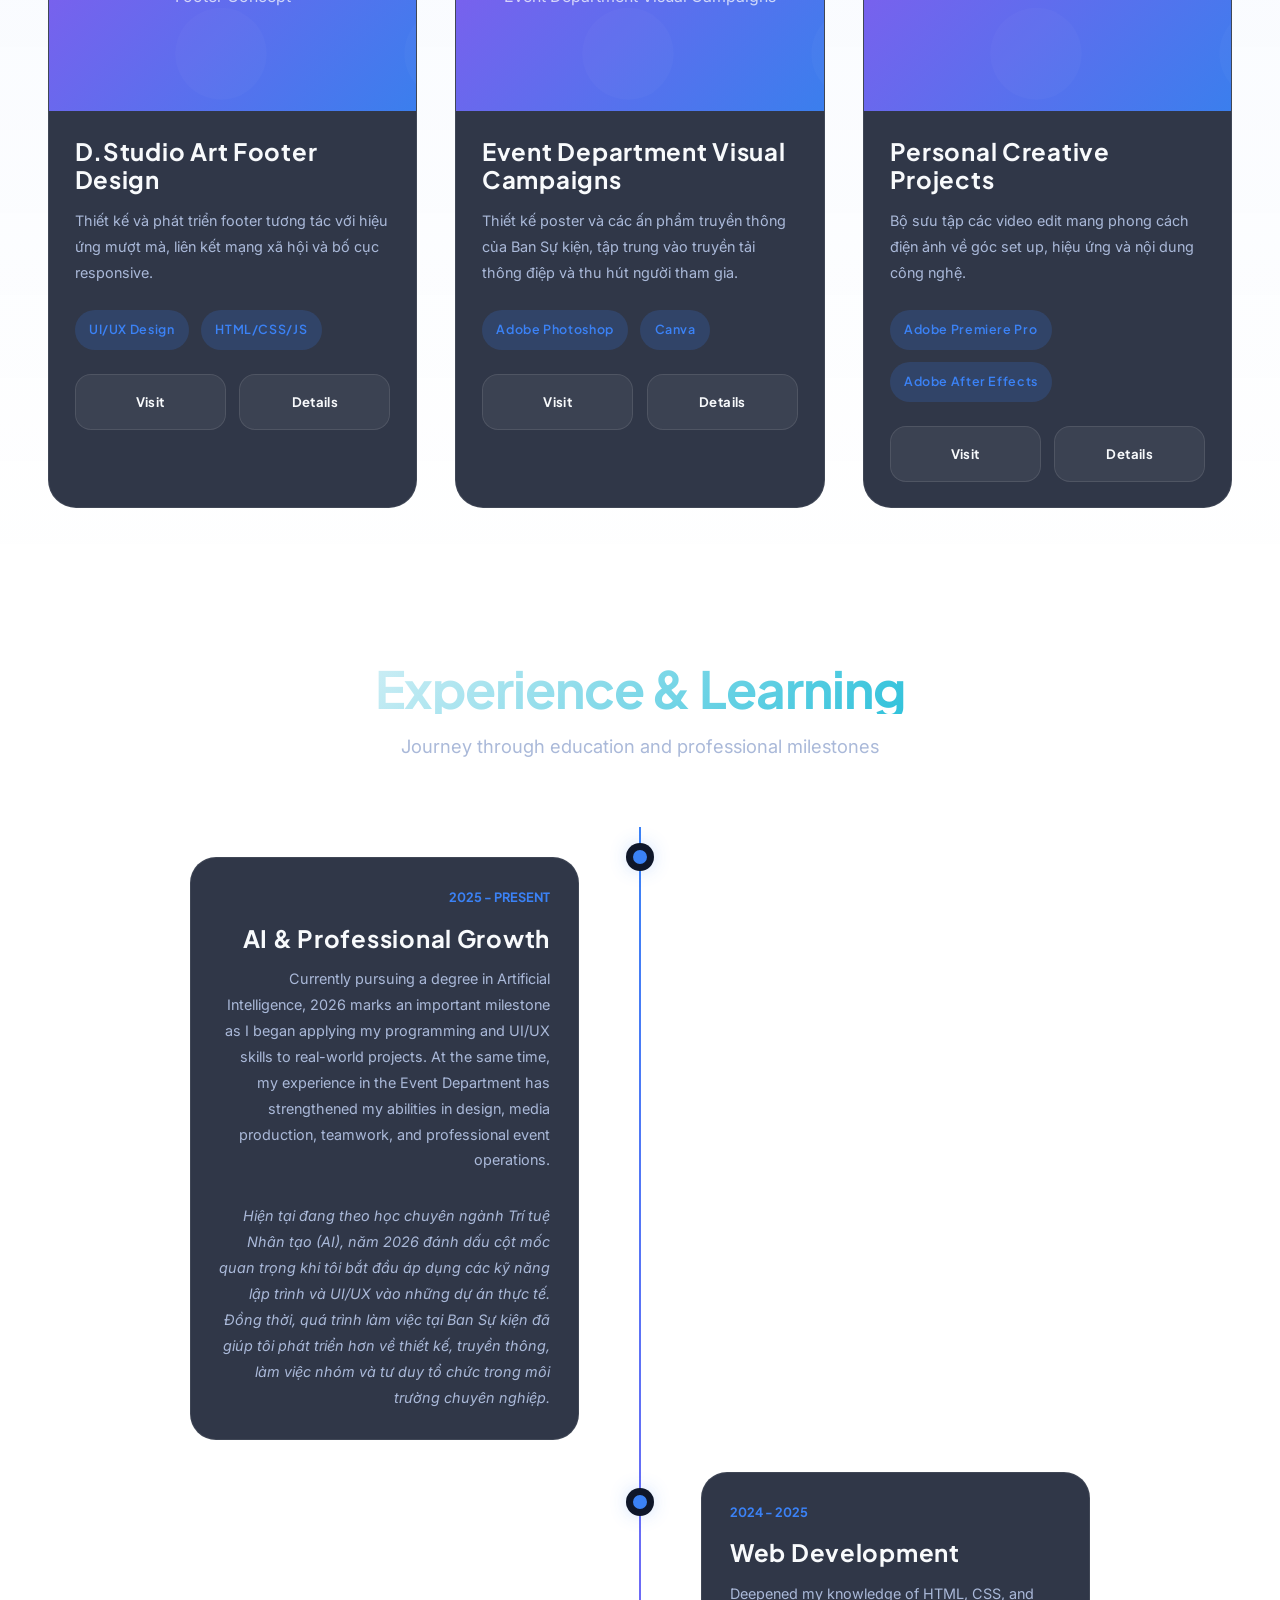
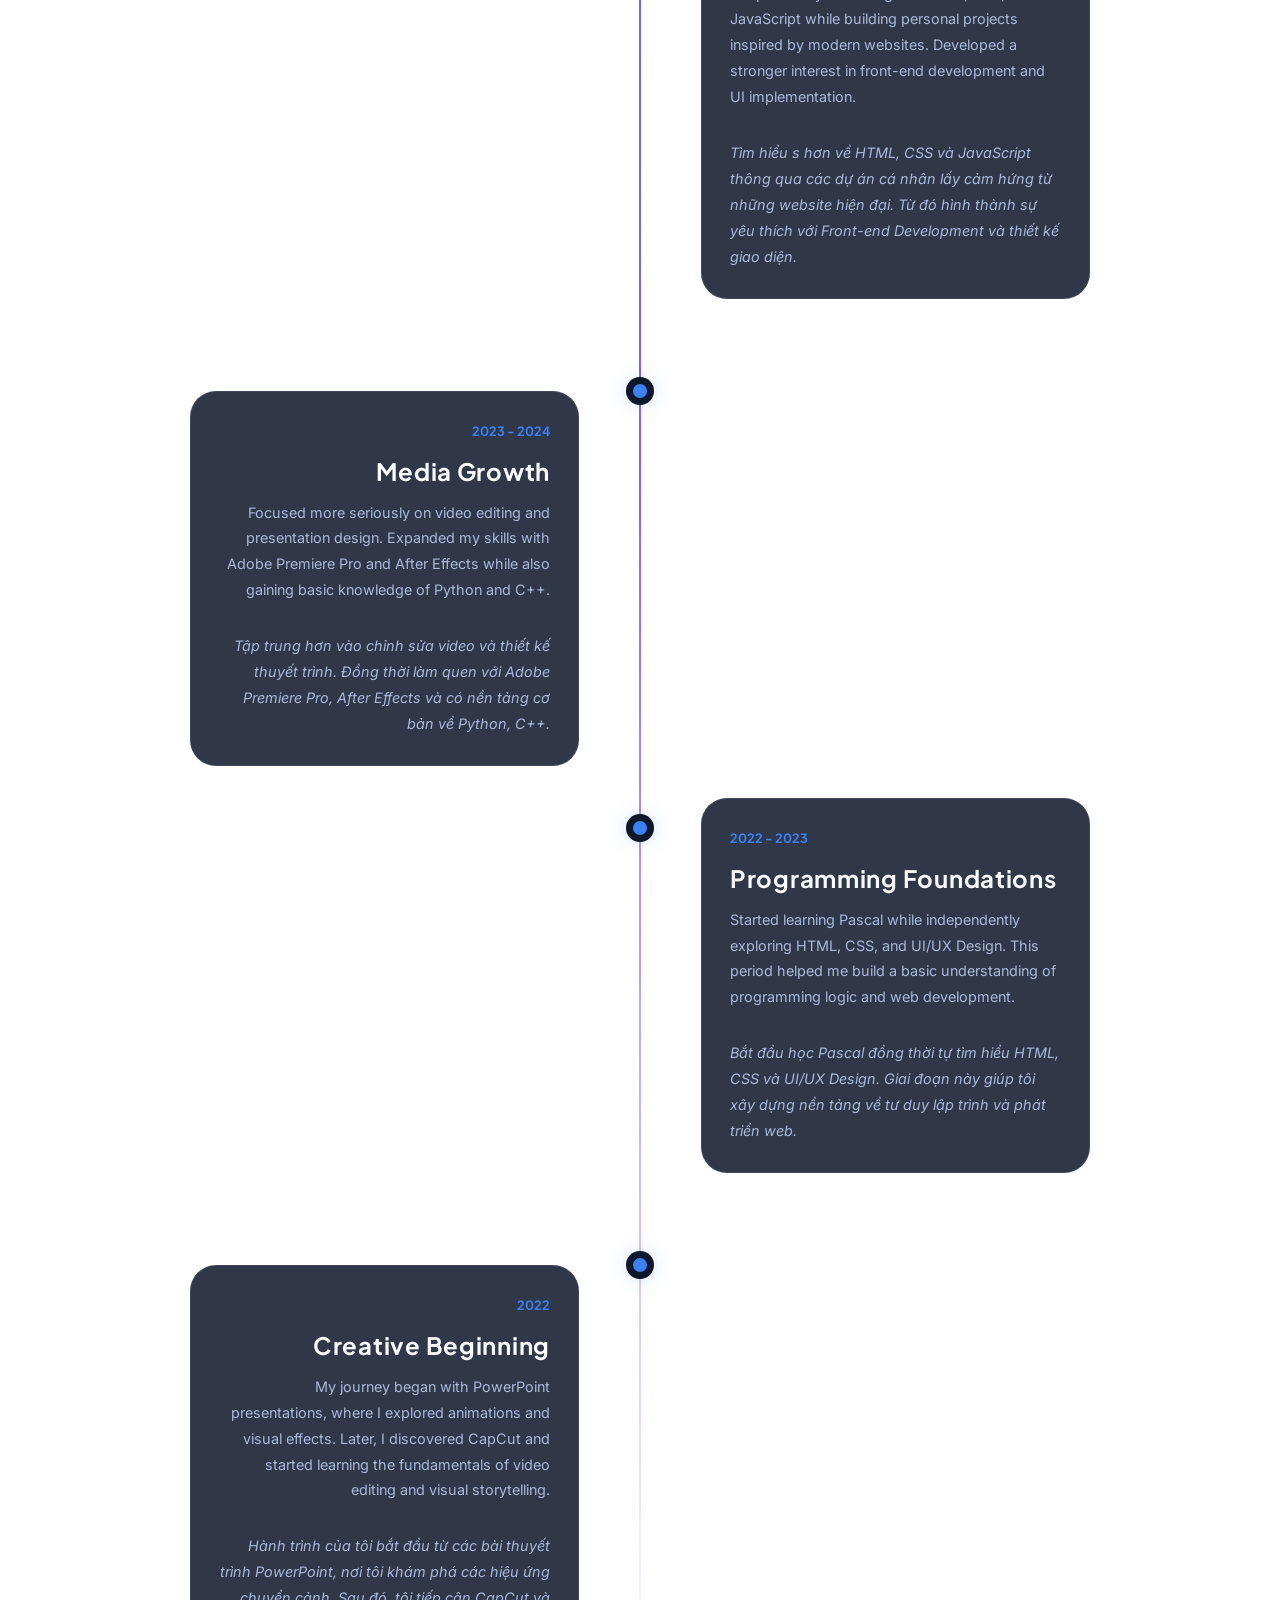
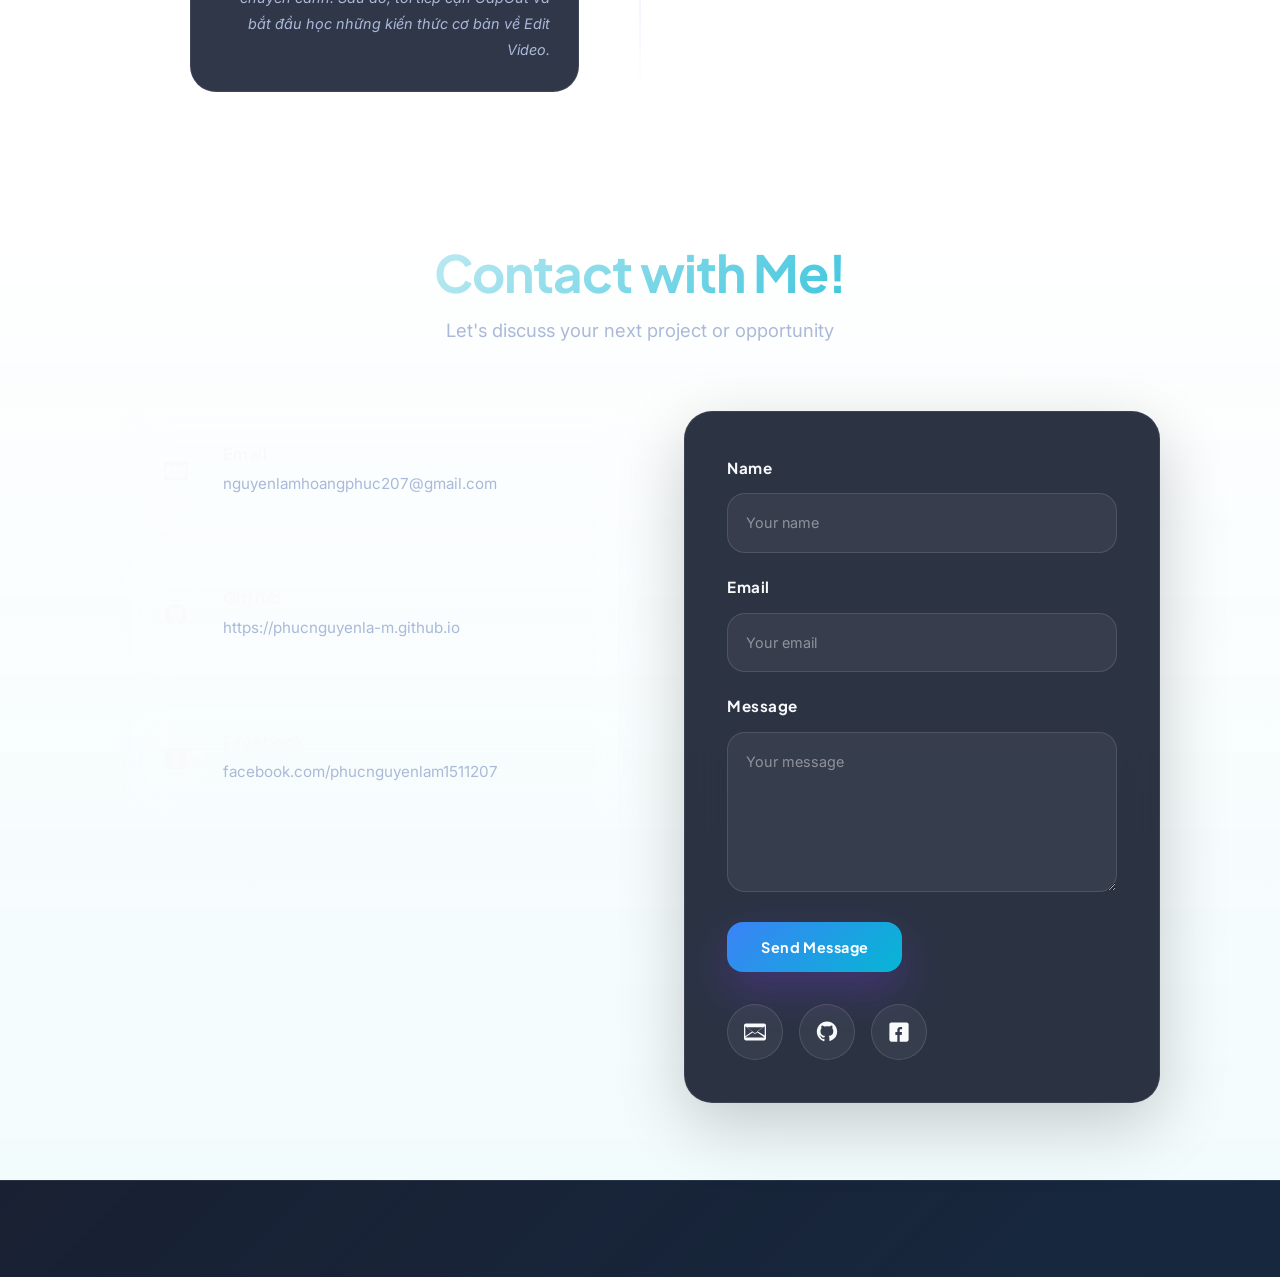
==== commit a3de3b1b: "Add files via upload" ====
--- a/index.html
+++ b/index.html
@@ -168,15 +168,19 @@
                         <span class="tag">Canva</span>
                     </div>
                     <div class="project-buttons">
-                        <button class="project-btn">Visit</button>
-                        <button class="project-btn">Details</button>
+                        <a href="https://www.facebook.com/bansukienhub" target="_blank" class="project-btn">Visit</a>
+                        <a href="event.html" target="_blank" class="project-btn">Details</a>
                     </div>
                 </div>
             </div>
             <div class="project-card reveal">
                 <div class="project-image">
                     <span class="project-label">Media & Design</span>
-                    <div class="image-placeholder">Cinematic Tech Showcase</div>
+                    <div class="media-wrapper">
+                        <video class="project-video" autoplay muted loop playsinline>
+                            <source src="video/aa.mp4" type="video/mp4">
+                        </video>
+                    </div>
                 </div>
                 <div class="project-content">
                     <h3>Personal Creative Projects</h3>
@@ -186,8 +190,8 @@
                         <span class="tag">Adobe After Effects</span>
                     </div>
                     <div class="project-buttons">
-                        <button class="project-btn">Visit</button>
-                        <button class="project-btn">Details</button>
+                        <a href="https://www.tiktok.com/@phuccnguyennlaam" target="_blank" class="project-btn">Visit</a>
+                        <a href="tiktok.html" target="_blank" class="project-btn">Details</a>
                     </div>
                 </div>
             </div>
--- a/style.css
+++ b/style.css
@@ -308,7 +308,7 @@
 .btn-primary {
     color: white;
     background: linear-gradient(135deg, var(--primary), var(--accent));
-    box-shadow: 0 18px 45px rgba(59, 130, 246, 0.22);
+    box-shadow: 0 18px 40px rgba(124, 58, 237, 0.28);
 }
 
 .btn-primary:hover {
@@ -365,6 +365,19 @@
     animation: float 18s ease-in-out infinite;
 }
 
+.media-wrapper {
+    width: 100%;
+    height: 105%;
+    overflow: hidden;
+    position: relative;
+}
+
+.project-video {
+    width: 100%;
+    height: 100%;
+    object-fit: cover; 
+    display: block;
+}
 .image-placeholder {
     position: relative;
     width: 100%;
